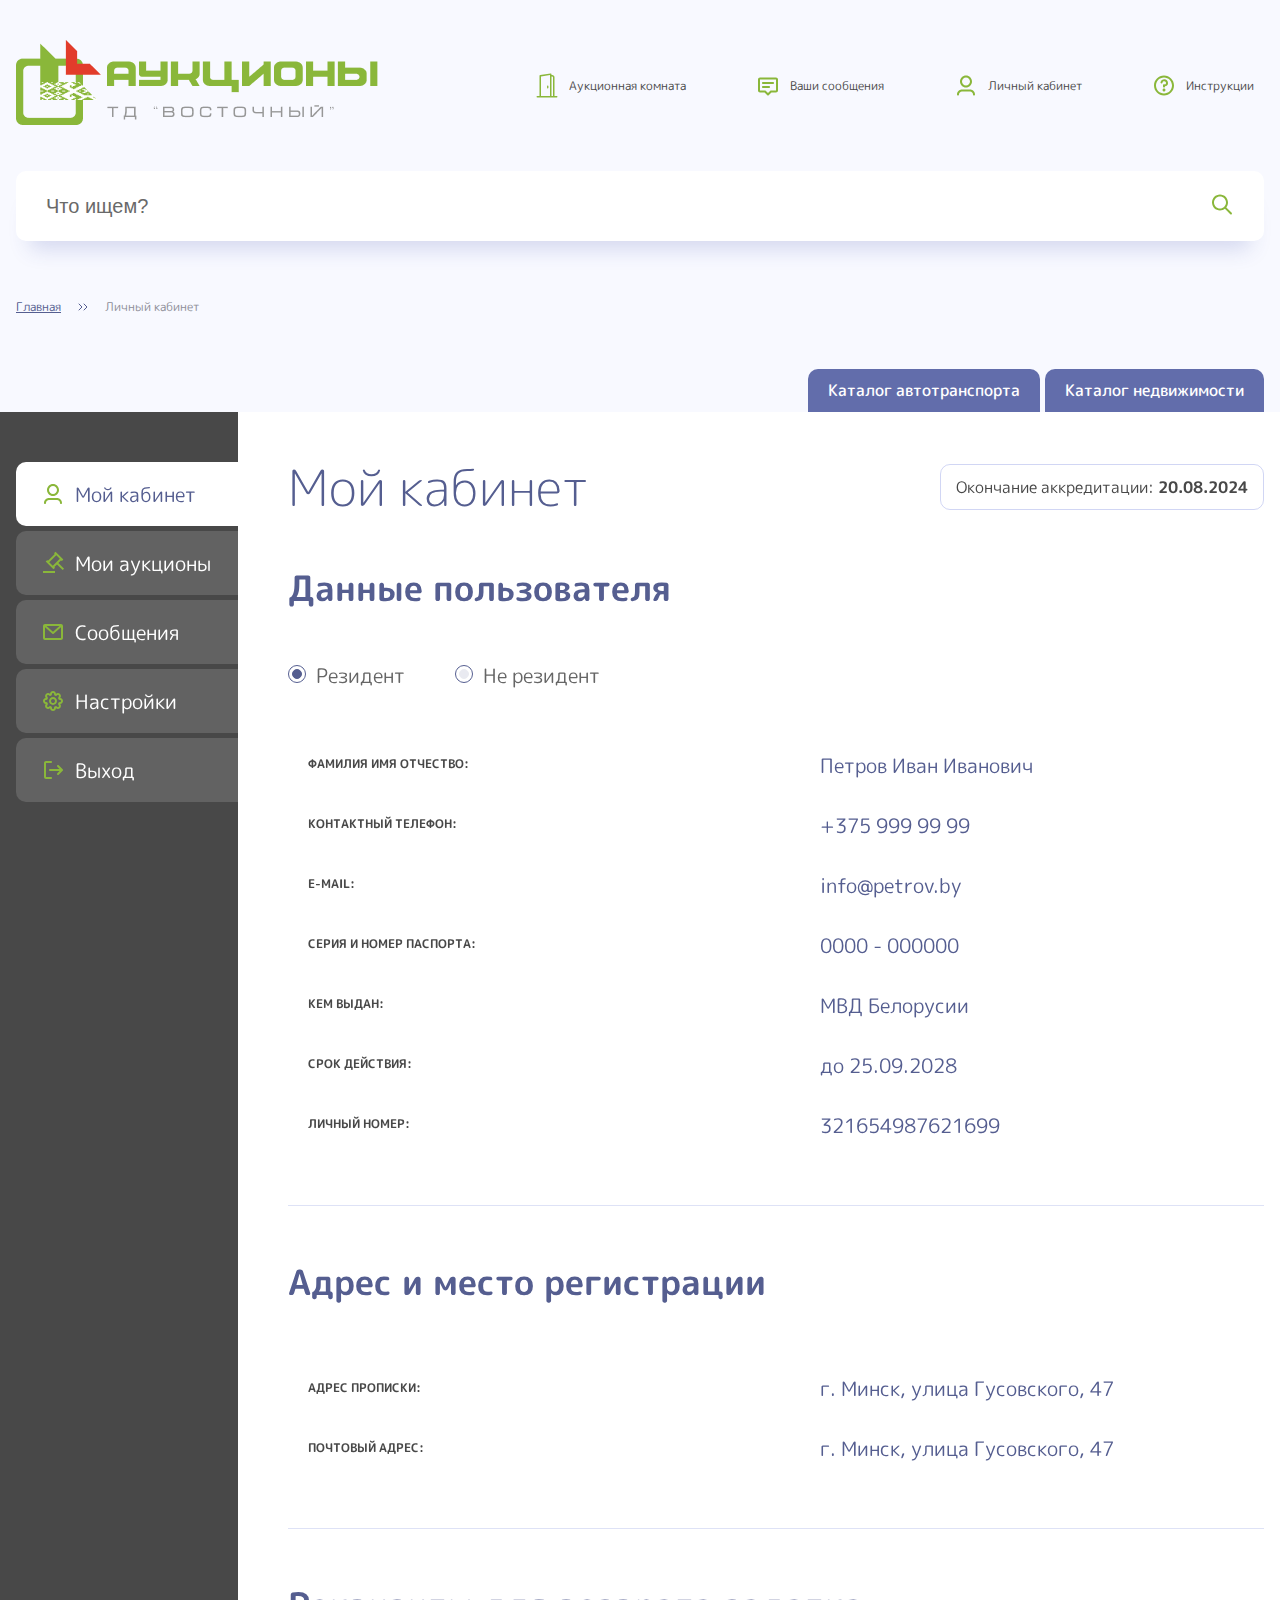
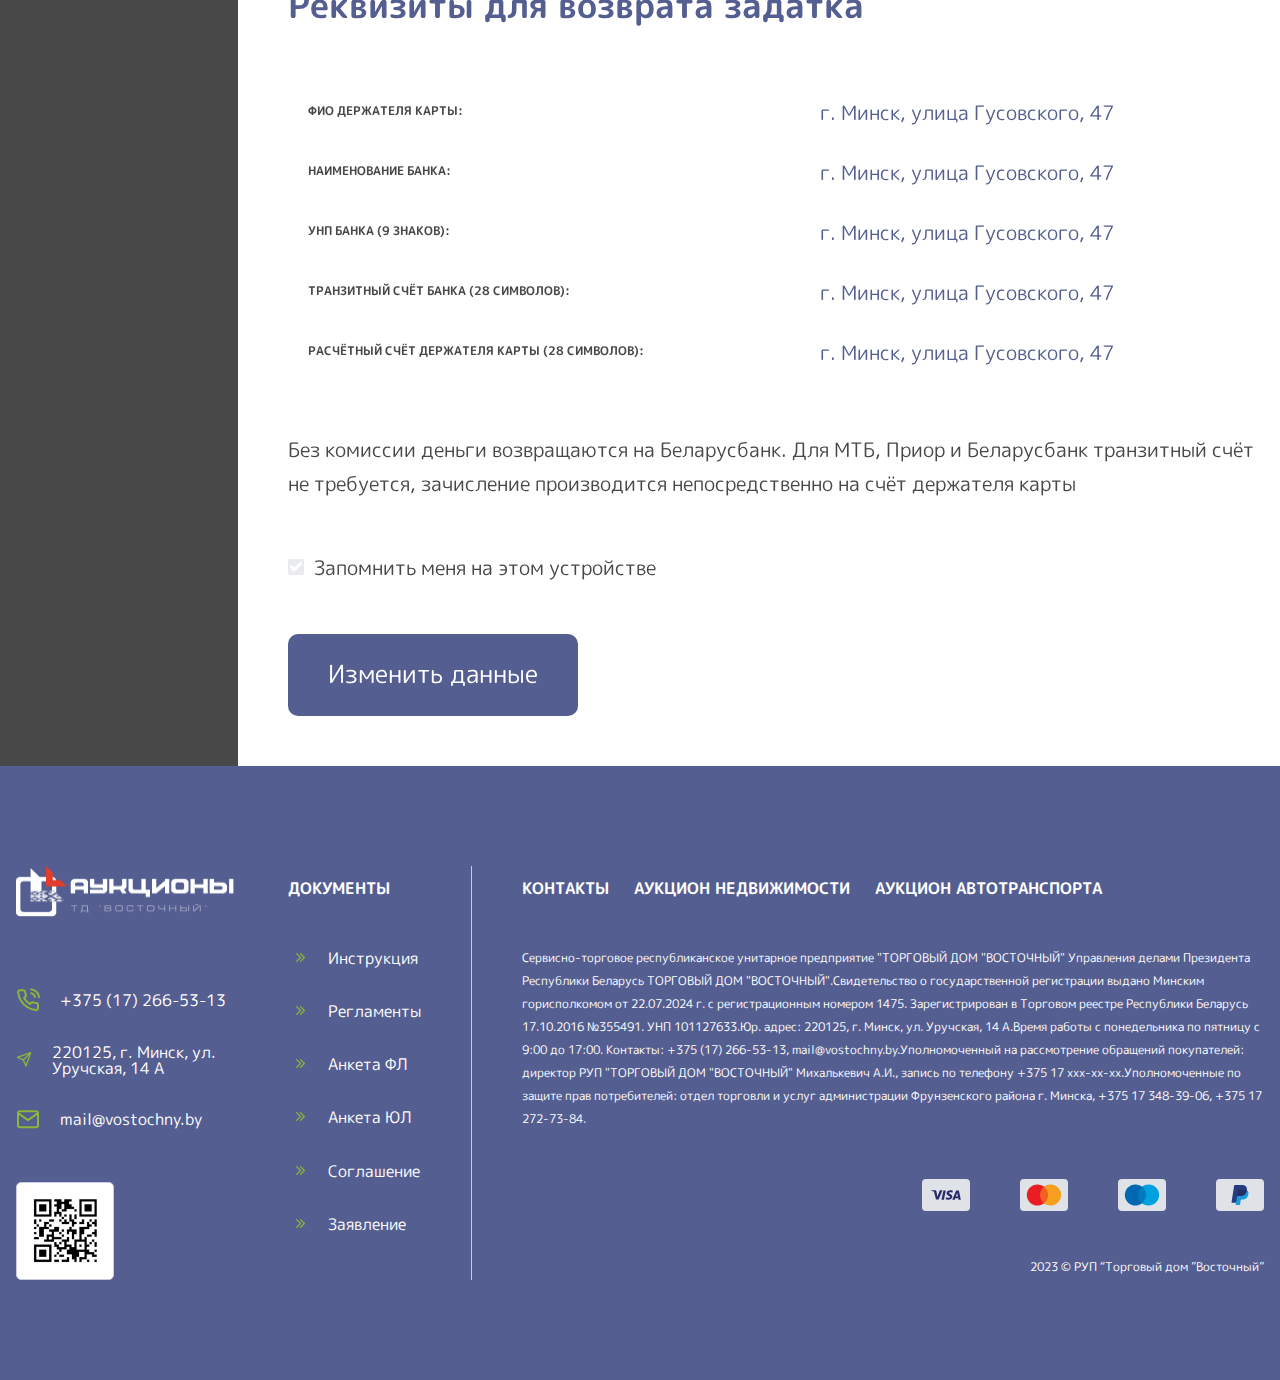
==== src/pages/account/account.html @ a2b987be "end" ====
<!DOCTYPE html>
<html lang="en">
<head>
    <meta charset="UTF-8">
    <meta name="viewport" content="width=device-width, initial-scale=1.0">
    <link rel="stylesheet" href="../../assets/styles/style.css">
    <title>Личный кабинет</title>
</head>
<body>
<div class="overlay"></div>
<div class="login-modal">
    <div class="close-row">
                <span class="close-modal">
                    <svg xmlns="http://www.w3.org/2000/svg" width="14" height="14" viewBox="0 0 14 14" fill="none">
                      <path d="M0.292893 0.292893C0.683417 -0.0976311 1.31658 -0.0976311 1.70711 0.292893L7 5.58579L12.2929 0.292893C12.6834 -0.0976311 13.3166 -0.0976311 13.7071 0.292893C14.0976 0.683417 14.0976 1.31658 13.7071 1.70711L8.41421 7L13.7071 12.2929C14.0976 12.6834 14.0976 13.3166 13.7071 13.7071C13.3166 14.0976 12.6834 14.0976 12.2929 13.7071L7 8.41421L1.70711 13.7071C1.31658 14.0976 0.683417 14.0976 0.292893 13.7071C-0.0976311 13.3166 -0.0976311 12.6834 0.292893 12.2929L5.58579 7L0.292893 1.70711C-0.0976311 1.31658 -0.0976311 0.683417 0.292893 0.292893Z" fill="white"/>
                    </svg>
                </span>
    </div>
    <div class="modal-body">
        <form >
            <p class="form-title">Авторизация</p>
            <div class="input-wrapper">
                <span>Ваш телефон:</span>
                <input type="tel" placeholder="+375-___-__-__" name="login-name">
            </div>
            <div class="input-wrapper">
                <span>Пароль:</span>
                <input type="password" placeholder="********" name="login-password">
            </div>
            <label class="custom-checkbox">
                <input class="hidden-checkbox" type="checkbox" checked>
                <span class="checkbox">
                            <svg class="checkmark" xmlns="http://www.w3.org/2000/svg" width="10" height="10" viewBox="0 0 24 24"><path fill="#ffffff" d="M20.285 2l-11.285 11.567-5.286-5.011-3.714 3.716 9 8.728 15-15.285z"/></svg>
                        </span>
                <span>Запомнить меня на этом устройстве</span>
            </label>
            <button type="submit">
                <svg xmlns="http://www.w3.org/2000/svg" width="24" height="24" viewBox="0 0 24 24" fill="none">
                    <path fill-rule="evenodd" clip-rule="evenodd" d="M7 16H17C19.7614 16 22 18.2386 22 21C22 21.5523 21.5523 22 21 22C20.4872 22 20.0645 21.614 20.0067 21.1166L19.9949 20.8237C19.907 19.3072 18.6928 18.093 17.1763 18.0051L17 18H7C5.34315 18 4 19.3431 4 21C4 21.5523 3.55228 22 3 22C2.44772 22 2 21.5523 2 21C2 18.3112 4.12231 16.1182 6.78311 16.0046L7 16H17H7ZM12 2C15.3137 2 18 4.68629 18 8C18 11.3137 15.3137 14 12 14C8.68629 14 6 11.3137 6 8C6 4.68629 8.68629 2 12 2ZM12 4C9.79086 4 8 5.79086 8 8C8 10.2091 9.79086 12 12 12C14.2091 12 16 10.2091 16 8C16 5.79086 14.2091 4 12 4Z" fill="white"/>
                </svg>
                <span>Войти</span>
            </button>
        </form>
        <div class="links-panel">
            <a href="#">Забыл пароль</a>
            <a href="./src/pages/registration/registration.html">
                <svg xmlns="http://www.w3.org/2000/svg" width="25" height="25" viewBox="0 0 25 25" fill="none">
                    <path fill-rule="evenodd" clip-rule="evenodd" d="M7.5 16.5H17.5C20.2614 16.5 22.5 18.7386 22.5 21.5C22.5 22.0523 22.0523 22.5 21.5 22.5C20.9872 22.5 20.5645 22.114 20.5067 21.6166L20.4949 21.3237C20.407 19.8072 19.1928 18.593 17.6763 18.5051L17.5 18.5H7.5C5.84315 18.5 4.5 19.8431 4.5 21.5C4.5 22.0523 4.05228 22.5 3.5 22.5C2.94772 22.5 2.5 22.0523 2.5 21.5C2.5 18.8112 4.62231 16.6182 7.28311 16.5046L7.5 16.5ZM12.5 2.5C12.9062 2.5 13.3078 2.54051 13.7004 2.62029C14.2416 2.73029 14.5912 3.25821 14.4812 3.79943C14.3712 4.34065 13.8432 4.69022 13.302 4.58022C13.0404 4.52705 12.7722 4.5 12.5 4.5C10.2909 4.5 8.5 6.29086 8.5 8.5C8.5 10.7091 10.2909 12.5 12.5 12.5C13.7748 12.5 14.9482 11.9008 15.7001 10.9004C16.0319 10.4589 16.6588 10.37 17.1003 10.7018C17.5418 11.0336 17.6307 11.6605 17.2989 12.102C16.1731 13.5999 14.4104 14.5 12.5 14.5C9.18629 14.5 6.5 11.8137 6.5 8.5C6.5 5.18629 9.18629 2.5 12.5 2.5ZM19.5 2.5C20.0523 2.5 20.5 2.94772 20.5 3.5V4.5H21.5C22.0523 4.5 22.5 4.94772 22.5 5.5C22.5 6.05228 22.0523 6.5 21.5 6.5H20.5V7.5C20.5 8.05228 20.0523 8.5 19.5 8.5C18.9477 8.5 18.5 8.05228 18.5 7.5V6.5H17.5C16.9477 6.5 16.5 6.05228 16.5 5.5C16.5 4.94772 16.9477 4.5 17.5 4.5H18.5V3.5C18.5 2.94772 18.9477 2.5 19.5 2.5Z" fill="#E23C2B"/>
                </svg>
                <span>Регистрация</span>
            </a>
        </div>
    </div>
</div>
<div class="exit-modal ">
    <div class="close-row">
                <span class="close-modal">
                    <svg xmlns="http://www.w3.org/2000/svg" width="14" height="14" viewBox="0 0 14 14" fill="none">
                      <path d="M0.292893 0.292893C0.683417 -0.0976311 1.31658 -0.0976311 1.70711 0.292893L7 5.58579L12.2929 0.292893C12.6834 -0.0976311 13.3166 -0.0976311 13.7071 0.292893C14.0976 0.683417 14.0976 1.31658 13.7071 1.70711L8.41421 7L13.7071 12.2929C14.0976 12.6834 14.0976 13.3166 13.7071 13.7071C13.3166 14.0976 12.6834 14.0976 12.2929 13.7071L7 8.41421L1.70711 13.7071C1.31658 14.0976 0.683417 14.0976 0.292893 13.7071C-0.0976311 13.3166 -0.0976311 12.6834 0.292893 12.2929L5.58579 7L0.292893 1.70711C-0.0976311 1.31658 -0.0976311 0.683417 0.292893 0.292893Z" fill="white"/>
                    </svg>
                </span>
    </div>
    <div class="modal-body">
        <p>Вы действительно хотите завершить работу в системе?</p>
        <div class="confirm-btns">
            <button class="close-modal">Да</button>
            <button class="close-modal">Нет</button>
        </div>
    </div>
</div>
<header class="header">
    <div class="content">
        <a href="/" class="logo">
            <img src="../../assets/images/logo.png" alt="logo" width="369" height="85">
        </a>
        <nav class="header-navigation">
            <ul>
                <li>
                    <a href="#">
                        <svg xmlns="http://www.w3.org/2000/svg" width="24" height="25" viewBox="0 0 24 25" fill="none">
                            <path d="M12.75 15.5C12.3358 15.5 12 14.8284 12 14C12 13.1716 12.3358 12.5 12.75 12.5C13.1642 12.5 13.5 13.1716 13.5 14C13.5 14.8284 13.1642 15.5 12.75 15.5Z" fill="#8AB73A"/>
                            <path d="M16.2414 0.683414C16.4057 0.825867 16.5 1.03259 16.5 1.25V2.00001H17.25C18.4926 2.00001 19.5 3.00736 19.5 4.25001V23H21.75C22.1642 23 22.5 23.3358 22.5 23.75C22.5 24.1642 22.1642 24.5 21.75 24.5H2.25C1.83579 24.5 1.5 24.1642 1.5 23.75C1.5 23.3358 1.83579 23 2.25 23H4.5V2.75C4.5 2.37677 4.77445 2.06033 5.14393 2.00754L15.6439 0.507543C15.8592 0.476795 16.0772 0.540961 16.2414 0.683414ZM17.25 3.50001H16.5V23H18V4.25001C18 3.83579 17.6642 3.50001 17.25 3.50001ZM6 3.40048V23H15V2.11476L6 3.40048Z" fill="#8AB73A"/>
                        </svg>
                        <span>Аукционная комната</span>
                    </a>
                </li>
                <li>
                    <a href="#">
                        <svg xmlns="http://www.w3.org/2000/svg" width="24" height="25" viewBox="0 0 24 25" fill="none">
                            <path d="M2 6.5C2 5.39543 2.89543 4.5 4 4.5H20C21.1046 4.5 22 5.39543 22 6.5V17.5C22 18.6046 21.1046 19.5 20 19.5H15.4142L12.7071 22.2071C12.3166 22.5976 11.6834 22.5976 11.2929 22.2071L8.58579 19.5H4C2.89543 19.5 2 18.6046 2 17.5V6.5ZM20 6.5H4V17.5H9C9.26522 17.5 9.51957 17.6054 9.70711 17.7929L12 20.0858L14.2929 17.7929C14.4804 17.6054 14.7348 17.5 15 17.5H20V6.5ZM6 10C6 9.44772 6.44772 9 7 9H17C17.5523 9 18 9.44772 18 10C18 10.5523 17.5523 11 17 11H7C6.44772 11 6 10.5523 6 10ZM6 14C6 13.4477 6.44772 13 7 13H13C13.5523 13 14 13.4477 14 14C14 14.5523 13.5523 15 13 15H7C6.44772 15 6 14.5523 6 14Z" fill="#8AB73A"/>
                        </svg>
                        <span>Ваши сообщения</span>
                    </a>
                </li>
                <li>
                    <a href="#" class="show-login-modal">
                        <svg xmlns="http://www.w3.org/2000/svg" width="24" height="25" viewBox="0 0 24 25" fill="none">
                            <path d="M12 4.5C9.79086 4.5 8 6.29086 8 8.5C8 10.7091 9.79086 12.5 12 12.5C14.2091 12.5 16 10.7091 16 8.5C16 6.29086 14.2091 4.5 12 4.5ZM6 8.5C6 5.18629 8.68629 2.5 12 2.5C15.3137 2.5 18 5.18629 18 8.5C18 11.8137 15.3137 14.5 12 14.5C8.68629 14.5 6 11.8137 6 8.5ZM8 18.5C6.34315 18.5 5 19.8431 5 21.5C5 22.0523 4.55228 22.5 4 22.5C3.44772 22.5 3 22.0523 3 21.5C3 18.7386 5.23858 16.5 8 16.5H16C18.7614 16.5 21 18.7386 21 21.5C21 22.0523 20.5523 22.5 20 22.5C19.4477 22.5 19 22.0523 19 21.5C19 19.8431 17.6569 18.5 16 18.5H8Z" fill="#8AB73A"/>
                        </svg>
                        <span>Личный кабинет</span>
                    </a>
                </li>
                <li>
                    <a href="#">
                        <svg xmlns="http://www.w3.org/2000/svg" width="24" height="25" viewBox="0 0 24 25" fill="none">
                            <path d="M12 4.5C7.58172 4.5 4 8.08172 4 12.5C4 16.9183 7.58172 20.5 12 20.5C16.4183 20.5 20 16.9183 20 12.5C20 8.08172 16.4183 4.5 12 4.5ZM2 12.5C2 6.97715 6.47715 2.5 12 2.5C17.5228 2.5 22 6.97715 22 12.5C22 18.0228 17.5228 22.5 12 22.5C6.47715 22.5 2 18.0228 2 12.5Z" fill="#8AB73A"/>
                            <path d="M12 14.5C11.4477 14.5 11 14.0523 11 13.5V12.5C11 11.9477 11.4477 11.5 12 11.5C12.5523 11.5 13 11.9477 13 12.5V13.5C13 14.0523 12.5523 14.5 12 14.5Z" fill="#8AB73A"/>
                            <path d="M10.5 17C10.5 16.1716 11.1716 15.5 12 15.5C12.8284 15.5 13.5 16.1716 13.5 17C13.5 17.8284 12.8284 18.5 12 18.5C11.1716 18.5 10.5 17.8284 10.5 17Z" fill="#8AB73A"/>
                            <path d="M12.3899 8.31137C11.4329 8.2658 10.6304 8.8004 10.4864 9.6644C10.3956 10.2092 9.88037 10.5772 9.3356 10.4864C8.79083 10.3956 8.42281 9.88037 8.51361 9.3356C8.86961 7.19961 10.8171 6.23421 12.4851 6.31363C13.3395 6.35432 14.2176 6.66099 14.8937 7.29278C15.5866 7.94027 16 8.86777 16 10C16 11.2913 15.4919 12.2489 14.6172 12.8321C13.8141 13.3675 12.8295 13.5 12 13.5C11.4477 13.5 11 13.0523 11 12.5C11 11.9477 11.4477 11.5 12 11.5C12.6705 11.5 13.1859 11.3825 13.5078 11.168C13.7581 11.0011 14 10.7087 14 10C14 9.38224 13.7884 8.99723 13.5282 8.7541C13.2512 8.49526 12.848 8.33318 12.3899 8.31137Z" fill="#8AB73A"/>
                        </svg>
                        <span>Инструкции</span>
                    </a>
                </li>
            </ul>
        </nav>
        <div class="burger-btn">
            <label class="menu__btn">
                <span></span>
            </label>
        </div>
        <div class="burger-menu">
            <ul>
                <li>
                    <a href="#">
                        <svg xmlns="http://www.w3.org/2000/svg" width="24" height="25" viewBox="0 0 24 25" fill="none">
                            <path d="M12.75 15.5C12.3358 15.5 12 14.8284 12 14C12 13.1716 12.3358 12.5 12.75 12.5C13.1642 12.5 13.5 13.1716 13.5 14C13.5 14.8284 13.1642 15.5 12.75 15.5Z" fill="#8AB73A"/>
                            <path d="M16.2414 0.683414C16.4057 0.825867 16.5 1.03259 16.5 1.25V2.00001H17.25C18.4926 2.00001 19.5 3.00736 19.5 4.25001V23H21.75C22.1642 23 22.5 23.3358 22.5 23.75C22.5 24.1642 22.1642 24.5 21.75 24.5H2.25C1.83579 24.5 1.5 24.1642 1.5 23.75C1.5 23.3358 1.83579 23 2.25 23H4.5V2.75C4.5 2.37677 4.77445 2.06033 5.14393 2.00754L15.6439 0.507543C15.8592 0.476795 16.0772 0.540961 16.2414 0.683414ZM17.25 3.50001H16.5V23H18V4.25001C18 3.83579 17.6642 3.50001 17.25 3.50001ZM6 3.40048V23H15V2.11476L6 3.40048Z" fill="#8AB73A"/>
                        </svg>
                        <span>Аукционная комната</span>
                    </a>
                </li>
                <li>
                    <a href="#">
                        <svg xmlns="http://www.w3.org/2000/svg" width="24" height="25" viewBox="0 0 24 25" fill="none">
                            <path d="M2 6.5C2 5.39543 2.89543 4.5 4 4.5H20C21.1046 4.5 22 5.39543 22 6.5V17.5C22 18.6046 21.1046 19.5 20 19.5H15.4142L12.7071 22.2071C12.3166 22.5976 11.6834 22.5976 11.2929 22.2071L8.58579 19.5H4C2.89543 19.5 2 18.6046 2 17.5V6.5ZM20 6.5H4V17.5H9C9.26522 17.5 9.51957 17.6054 9.70711 17.7929L12 20.0858L14.2929 17.7929C14.4804 17.6054 14.7348 17.5 15 17.5H20V6.5ZM6 10C6 9.44772 6.44772 9 7 9H17C17.5523 9 18 9.44772 18 10C18 10.5523 17.5523 11 17 11H7C6.44772 11 6 10.5523 6 10ZM6 14C6 13.4477 6.44772 13 7 13H13C13.5523 13 14 13.4477 14 14C14 14.5523 13.5523 15 13 15H7C6.44772 15 6 14.5523 6 14Z" fill="#8AB73A"/>
                        </svg>
                        <span>Ваши сообщения</span>
                    </a>
                </li>
                <li>
                    <a href="#">
                        <svg xmlns="http://www.w3.org/2000/svg" width="24" height="25" viewBox="0 0 24 25" fill="none">
                            <path d="M12 4.5C9.79086 4.5 8 6.29086 8 8.5C8 10.7091 9.79086 12.5 12 12.5C14.2091 12.5 16 10.7091 16 8.5C16 6.29086 14.2091 4.5 12 4.5ZM6 8.5C6 5.18629 8.68629 2.5 12 2.5C15.3137 2.5 18 5.18629 18 8.5C18 11.8137 15.3137 14.5 12 14.5C8.68629 14.5 6 11.8137 6 8.5ZM8 18.5C6.34315 18.5 5 19.8431 5 21.5C5 22.0523 4.55228 22.5 4 22.5C3.44772 22.5 3 22.0523 3 21.5C3 18.7386 5.23858 16.5 8 16.5H16C18.7614 16.5 21 18.7386 21 21.5C21 22.0523 20.5523 22.5 20 22.5C19.4477 22.5 19 22.0523 19 21.5C19 19.8431 17.6569 18.5 16 18.5H8Z" fill="#8AB73A"/>
                        </svg>
                        <span>Личный кабинет</span>
                    </a>
                </li>
                <li>
                    <a href="#">
                        <svg xmlns="http://www.w3.org/2000/svg" width="24" height="25" viewBox="0 0 24 25" fill="none">
                            <path d="M12 4.5C7.58172 4.5 4 8.08172 4 12.5C4 16.9183 7.58172 20.5 12 20.5C16.4183 20.5 20 16.9183 20 12.5C20 8.08172 16.4183 4.5 12 4.5ZM2 12.5C2 6.97715 6.47715 2.5 12 2.5C17.5228 2.5 22 6.97715 22 12.5C22 18.0228 17.5228 22.5 12 22.5C6.47715 22.5 2 18.0228 2 12.5Z" fill="#8AB73A"/>
                            <path d="M12 14.5C11.4477 14.5 11 14.0523 11 13.5V12.5C11 11.9477 11.4477 11.5 12 11.5C12.5523 11.5 13 11.9477 13 12.5V13.5C13 14.0523 12.5523 14.5 12 14.5Z" fill="#8AB73A"/>
                            <path d="M10.5 17C10.5 16.1716 11.1716 15.5 12 15.5C12.8284 15.5 13.5 16.1716 13.5 17C13.5 17.8284 12.8284 18.5 12 18.5C11.1716 18.5 10.5 17.8284 10.5 17Z" fill="#8AB73A"/>
                            <path d="M12.3899 8.31137C11.4329 8.2658 10.6304 8.8004 10.4864 9.6644C10.3956 10.2092 9.88037 10.5772 9.3356 10.4864C8.79083 10.3956 8.42281 9.88037 8.51361 9.3356C8.86961 7.19961 10.8171 6.23421 12.4851 6.31363C13.3395 6.35432 14.2176 6.66099 14.8937 7.29278C15.5866 7.94027 16 8.86777 16 10C16 11.2913 15.4919 12.2489 14.6172 12.8321C13.8141 13.3675 12.8295 13.5 12 13.5C11.4477 13.5 11 13.0523 11 12.5C11 11.9477 11.4477 11.5 12 11.5C12.6705 11.5 13.1859 11.3825 13.5078 11.168C13.7581 11.0011 14 10.7087 14 10C14 9.38224 13.7884 8.99723 13.5282 8.7541C13.2512 8.49526 12.848 8.33318 12.3899 8.31137Z" fill="#8AB73A"/>
                        </svg>
                        <span>Инструкции</span>
                    </a>
                </li>
            </ul>
        </div>
    </div>
</header>
<main>
    <div class="head-row">
        <div class="content">
            <div class="search-wrap">
                <input type="text" placeholder="Что ищем?">
                <button>
                    <svg xmlns="http://www.w3.org/2000/svg" width="24" height="24" viewBox="0 0 24 24" fill="none">
                        <path d="M10 4C6.68629 4 4 6.68629 4 10C4 13.3137 6.68629 16 10 16C13.3137 16 16 13.3137 16 10C16 6.68629 13.3137 4 10 4ZM2 10C2 5.58172 5.58172 2 10 2C14.4183 2 18 5.58172 18 10C18 11.8487 17.3729 13.551 16.3199 14.9056L21.7071 20.2929C22.0976 20.6834 22.0976 21.3166 21.7071 21.7071C21.3166 22.0976 20.6834 22.0976 20.2929 21.7071L14.9056 16.3199C13.551 17.3729 11.8487 18 10 18C5.58172 18 2 14.4183 2 10Z" fill="#8AB73A"/>
                    </svg>
                </button>
            </div>
            <ul class="breadcrumbs">
                <li><a href="/">Главная</a></li>
                <li class="separator">
                    <svg xmlns="http://www.w3.org/2000/svg" width="24" height="24" viewBox="0 0 24 24" fill="none">
                        <path d="M13 15L16 12L13 9" stroke="#555E91" stroke-linecap="round" stroke-linejoin="round"/>
                        <path d="M8 15L11 12L8 9" stroke="#555E91" stroke-linecap="round" stroke-linejoin="round"/>
                    </svg>
                </li>
                <li class="current-page"><span>Личный кабинет</span></li>
            </ul>
            <ul class="links-panel">
                <li > <a href="../catalog/catalog.html">Каталог автотранспорта</a> </li>
                <li > <a href="../catalog/catalog.html">Каталог недвижимости</a> </li>
            </ul>
        </div>
    </div>
    <div class="account-body">
        <div class="content">
            <div class="left-side">
                <div class="account-menu">
                    <ul class="tabs-panel">
                        <li data-num="0" class="active">
                            <svg xmlns="http://www.w3.org/2000/svg" width="24" height="24" viewBox="0 0 24 24" fill="none">
                                <path d="M12 4C9.79086 4 8 5.79086 8 8C8 10.2091 9.79086 12 12 12C14.2091 12 16 10.2091 16 8C16 5.79086 14.2091 4 12 4ZM6 8C6 4.68629 8.68629 2 12 2C15.3137 2 18 4.68629 18 8C18 11.3137 15.3137 14 12 14C8.68629 14 6 11.3137 6 8ZM8 18C6.34315 18 5 19.3431 5 21C5 21.5523 4.55228 22 4 22C3.44772 22 3 21.5523 3 21C3 18.2386 5.23858 16 8 16H16C18.7614 16 21 18.2386 21 21C21 21.5523 20.5523 22 20 22C19.4477 22 19 21.5523 19 21C19 19.3431 17.6569 18 16 18H8Z" fill="#8AB73A"/>
                            </svg>
                            <span>Мой кабинет</span>
                        </li>
                        <li data-num="1">
                            <svg xmlns="http://www.w3.org/2000/svg" width="24" height="24" viewBox="0 0 24 24" fill="none">
                                <g clip-path="url(#clip0_346_2633)">
                                    <path d="M14 20V22H2V20H14ZM14.586 0.686005L22.364 8.464L20.95 9.88L19.89 9.526L17.413 12L23.07 17.657L21.656 19.071L16 13.414L13.596 15.818L13.879 16.95L12.464 18.364L4.686 10.586L6.101 9.172L7.231 9.45401L13.525 3.161L13.172 2.101L14.586 0.686005ZM15.293 4.222L8.222 11.292L11.757 14.828L18.828 7.758L15.293 4.222Z" fill="#8AB73A"/>
                                </g>
                                <defs>
                                    <clipPath id="clip0_346_2633">
                                        <rect width="24" height="24" fill="white"/>
                                    </clipPath>
                                </defs>
                            </svg>
                            <span>Мои аукционы</span>
                        </li>
                        <li data-num="2">
                            <svg xmlns="http://www.w3.org/2000/svg" width="24" height="24" viewBox="0 0 24 24" fill="none">
                                <path d="M2 6C2 4.89543 2.89543 4 4 4H20C21.1046 4 22 4.89543 22 6V18C22 19.1046 21.1046 20 20 20H4C2.89543 20 2 19.1046 2 18V6ZM5.51859 6L12 11.6712L18.4814 6H5.51859ZM20 7.32877L12.6585 13.7526C12.2815 14.0825 11.7185 14.0825 11.3415 13.7526L4 7.32877V18H20V7.32877Z" fill="#8AB73A"/>
                            </svg>
                            <span>Сообщения</span>
                        </li>
                        <li data-num="3">
                            <svg xmlns="http://www.w3.org/2000/svg" width="24" height="24" viewBox="0 0 24 24" fill="none">
                                <path d="M12 4C11.4477 4 11 4.44772 11 5C11 6.69226 8.95399 7.53974 7.75738 6.34314C7.36686 5.95261 6.73369 5.95261 6.34317 6.34314C5.95265 6.73366 5.95265 7.36683 6.34317 7.75735C7.53982 8.954 6.69223 11 5 11C4.44772 11 4 11.4477 4 12C4 12.5523 4.44772 13 5 13C6.69236 13 7.53964 15.0461 6.34311 16.2426C5.95258 16.6332 5.95258 17.2663 6.34311 17.6569C6.73363 18.0474 7.3668 18.0474 7.75732 17.6569C8.9539 16.4603 11 17.3077 11 19C11 19.5523 11.4477 20 12 20C12.5523 20 13 19.5523 13 19C13 17.3077 15.046 16.4602 16.2427 17.6568C16.6332 18.0474 17.2664 18.0474 17.6569 17.6568C18.0474 17.2663 18.0474 16.6332 17.6569 16.2426C16.4603 15.0461 17.3077 13 19 13C19.5523 13 20 12.5523 20 12C20 11.4477 19.5523 11 19 11C17.3078 11 16.4601 8.95405 17.6568 7.75737C18.0473 7.36684 18.0473 6.73368 17.6568 6.34315C17.2663 5.95263 16.6331 5.95263 16.2426 6.34315C15.046 7.53979 13 6.69219 13 5C13 4.44772 12.5523 4 12 4ZM9.00816 4.77703C9.12224 3.2243 10.4181 2 12 2C13.5819 2 14.8778 3.2243 14.9918 4.77703C16.1704 3.75977 17.9525 3.8104 19.071 4.92894C20.1896 6.04748 20.2402 7.82955 19.2229 9.00816C20.7757 9.12221 22 10.4181 22 12C22 13.5819 20.7757 14.8778 19.223 14.9918C20.2403 16.1704 20.1896 17.9525 19.0711 19.0711C17.9525 20.1896 16.1705 20.2402 14.9918 19.2229C14.8778 20.7757 13.5819 22 12 22C10.4181 22 9.12221 20.7757 9.00816 19.2229C7.82955 20.2402 6.04745 20.1896 4.92889 19.0711C3.81034 17.9525 3.75972 16.1704 4.77702 14.9918C3.2243 14.8778 2 13.5819 2 12C2 10.4181 3.22433 9.12221 4.77709 9.00816C3.75978 7.82955 3.81041 6.04747 4.92896 4.92892C6.0475 3.81038 7.82955 3.75975 9.00816 4.77703Z" fill="#8AB73A"/>
                                <path d="M12 10C11.4696 10 10.9609 10.2107 10.5858 10.5858C10.2107 10.9609 10 11.4696 10 12C10 12.5304 10.2107 13.0391 10.5858 13.4142C10.9609 13.7893 11.4696 14 12 14C12.5304 14 13.0391 13.7893 13.4142 13.4142C13.7893 13.0391 14 12.5304 14 12C14 11.4696 13.7893 10.9609 13.4142 10.5858C13.0391 10.2107 12.5304 10 12 10ZM9.17157 9.17157C9.92172 8.42143 10.9391 8 12 8C13.0609 8 14.0783 8.42143 14.8284 9.17157C15.5786 9.92172 16 10.9391 16 12C16 13.0609 15.5786 14.0783 14.8284 14.8284C14.0783 15.5786 13.0609 16 12 16C10.9391 16 9.92172 15.5786 9.17157 14.8284C8.42143 14.0783 8 13.0609 8 12C8 10.9391 8.42143 9.92172 9.17157 9.17157Z" fill="#8AB73A"/>
                            </svg>
                            <span>Настройки</span>
                        </li>
                    </ul>
                    <a href="#" class="show-exit-modal">
                        <svg xmlns="http://www.w3.org/2000/svg" width="24" height="24" viewBox="0 0 24 24" fill="none">
                            <path fill-rule="evenodd" clip-rule="evenodd" d="M11 20C11 19.4477 10.5523 19 10 19H5V5H10C10.5523 5 11 4.55228 11 4C11 3.44771 10.5523 3 10 3H5C3.89543 3 3 3.89543 3 5V19C3 20.1046 3.89543 21 5 21H10C10.5523 21 11 20.5523 11 20Z" fill="#8AB73A"/>
                            <path d="M21.7136 12.7005C21.8063 12.6062 21.8764 12.498 21.9241 12.3828C21.9727 12.2657 21.9996 12.1375 22 12.003L22 12L22 11.997C21.9992 11.7421 21.9016 11.4874 21.7071 11.2929L17.7071 7.29289C17.3166 6.90237 16.6834 6.90237 16.2929 7.29289C15.9024 7.68342 15.9024 8.31658 16.2929 8.70711L18.5858 11H9C8.44771 11 8 11.4477 8 12C8 12.5523 8.44771 13 9 13H18.5858L16.2929 15.2929C15.9024 15.6834 15.9024 16.3166 16.2929 16.7071C16.6834 17.0976 17.3166 17.0976 17.7071 16.7071L21.7064 12.7078L21.7136 12.7005Z" fill="#8AB73A"/>
                        </svg>
                        <span>Выход</span>
                    </a>
                </div>
            </div>
            <div class="right-side">
                <div class="tab-container">
                    <div data-num="0" class="tab-content active">
                        <div class="tab-inner">
                            <div class="title-row">
                                <h1>Личный кабинет</h1>
                                <h2>Мой кабинет</h2>
                                <div>
                                    <p>Окончание аккредитации: <span>20.08.2024</span> </p>
                                </div>
                            </div>
                            <p class="cab-subtitle">Данные пользователя</p>
                            <div class="radio-inner">
                                <fieldset>
                                    <div>
                                        <input type="radio" id="resident1" name="radio-group2" checked>
                                        <label for="resident1">Резидент</label>
                                    </div>
                                    <div>
                                        <input type="radio" id="resident2" name="radio-group2">
                                        <label for="resident2">Не резидент</label>
                                    </div>
                                </fieldset>
                            </div>
                            <ul class="user-data">
                                <li>
                                    <span>Фамилия Имя Отчество:</span>
                                    <span>Петров Иван Иванович</span>
                                </li>
                                <li>
                                    <span>Контактный телефон:</span>
                                    <span>+375 999 99 99</span>
                                </li>
                                <li>
                                    <span>E-mail:</span>
                                    <span>info@petrov.by</span>
                                </li>
                                <li>
                                    <span>Серия и номер паспорта:</span>
                                    <span>0000 - 000000</span>
                                </li>
                                <li>
                                    <span>Кем выдан:</span>
                                    <span>МВД Белорусии</span>
                                </li>
                                <li>
                                    <span>Срок действия:</span>
                                    <span>до 25.09.2028</span>
                                </li>
                                <li>
                                    <span>Личный номер:</span>
                                    <span>321654987621699</span>
                                </li>
                            </ul>
                            <div class="separator"></div>
                            <p class="cab-subtitle">Адрес и место регистрации</p>
                            <ul class="user-data">
                                <li>
                                    <span>Адрес прописки:</span>
                                    <span>г. Минск, улица Гусовского, 47</span>
                                </li>
                                <li>
                                    <span>Почтовый адрес:</span>
                                    <span>г. Минск, улица Гусовского, 47</span>
                                </li>

                            </ul>
                            <div class="separator"></div>
                            <p class="cab-subtitle">Реквизиты для возврата задатка</p>
                            <ul class="user-data">
                                <li>
                                    <span>ФИО держателя карты:</span>
                                    <span>г. Минск, улица Гусовского, 47</span>
                                </li>
                                <li>
                                    <span>Наименование банка:</span>
                                    <span>г. Минск, улица Гусовского, 47</span>
                                </li>
                                <li>
                                    <span>УНП банка (9 знаков):</span>
                                    <span>г. Минск, улица Гусовского, 47</span>
                                </li>
                                <li>
                                    <span>Транзитный счёт банка (28 символов):</span>
                                    <span>г. Минск, улица Гусовского, 47</span>
                                </li>
                                <li>
                                    <span>Расчётный счёт держателя карты (28 символов):</span>
                                    <span>г. Минск, улица Гусовского, 47</span>
                                </li>

                            </ul>
                            <p class="cab-description">Без комиссии деньги возвращаются на Беларусбанк. Для МТБ, Приор и Беларусбанк транзитный счёт не требуется, зачисление производится непосредственно на счёт держателя карты</p>
                            <label class="custom-checkbox">
                                <input class="hidden-checkbox" type="checkbox" >
                                <span class="checkbox">
                                    <svg class="checkmark" xmlns="http://www.w3.org/2000/svg" width="10" height="10" viewBox="0 0 24 24"><path fill="#ffffff" d="M20.285 2l-11.285 11.567-5.286-5.011-3.714 3.716 9 8.728 15-15.285z"/></svg>
                                </span>
                                <span>Запомнить меня на этом устройстве</span>
                            </label>
                            <a class="change-data" href="#">Изменить данные</a>

                        </div>

                    </div>
                    <div data-num="1" class="tab-content">
                        2
                    </div>
                    <div data-num="2" class="tab-content">
                        3
                    </div>
                    <div data-num="3" class="tab-content">
                        4
                    </div>
                </div>
            </div>

        </div>
    </div>

</main>
<footer class="footer">
    <div class="content">
        <div class="footer-column">
            <a href="/" class="footer-logo">
                <img src="../../assets/images/footer-logo.png" alt="logo" width="222" height="51">
            </a>
            <ul class="contacts">
                <li>
                    <svg xmlns="http://www.w3.org/2000/svg" width="24" height="25" viewBox="0 0 24 25" fill="none">
                        <g clip-path="url(#clip0_76_1329)">
                            <path d="M15.0499 5.13818C16.0267 5.32875 16.9243 5.80644 17.628 6.51012C18.3317 7.2138 18.8094 8.11145 18.9999 9.08818M15.0499 1.13818C17.0792 1.36362 18.9715 2.27236 20.4162 3.71519C21.8608 5.15802 22.7719 7.04919 22.9999 9.07818M21.9999 17.0582V20.0582C22.0011 20.3367 21.944 20.6124 21.8324 20.8675C21.7209 21.1227 21.5572 21.3518 21.352 21.54C21.1468 21.7283 20.9045 21.8717 20.6407 21.9609C20.3769 22.0501 20.0973 22.0833 19.8199 22.0582C16.7428 21.7238 13.7869 20.6723 11.1899 18.9882C8.77376 17.4528 6.72527 15.4044 5.18993 12.9882C3.49991 10.3794 2.44818 7.40918 2.11993 4.31818C2.09494 4.04165 2.12781 3.76294 2.21643 3.49981C2.30506 3.23667 2.4475 2.99487 2.6347 2.7898C2.82189 2.58474 3.04974 2.42089 3.30372 2.30871C3.55771 2.19652 3.83227 2.13845 4.10993 2.13818H7.10993C7.59524 2.13341 8.06572 2.30526 8.43369 2.62172C8.80166 2.93817 9.04201 3.37763 9.10993 3.85818C9.23656 4.81825 9.47138 5.76091 9.80993 6.66818C9.94448 7.02611 9.9736 7.4151 9.89384 7.78906C9.81408 8.16303 9.6288 8.50629 9.35993 8.77818L8.08993 10.0482C9.51349 12.5517 11.5864 14.6246 14.0899 16.0482L15.3599 14.7782C15.6318 14.5093 15.9751 14.324 16.3491 14.2443C16.723 14.1645 17.112 14.1936 17.4699 14.3282C18.3772 14.6667 19.3199 14.9016 20.2799 15.0282C20.7657 15.0967 21.2093 15.3414 21.5265 15.7157C21.8436 16.09 22.0121 16.5678 21.9999 17.0582Z" stroke="#8AB73A" stroke-width="2" stroke-linecap="round" stroke-linejoin="round"/>
                        </g>
                        <defs>
                            <clipPath id="clip0_76_1329">
                                <rect width="24" height="24" fill="white" transform="translate(0 0.138184)"/>
                            </clipPath>
                        </defs>
                    </svg>
                    <a href="tel:+375172665313">+375 (17) 266-53-13</a>
                </li>
                <li>
                    <svg xmlns="http://www.w3.org/2000/svg" width="24" height="25" viewBox="0 0 24 25" fill="none">
                        <path d="M22 2.13818L11 13.1382" stroke="#8AB73A" stroke-width="2" stroke-linecap="round" stroke-linejoin="round"/>
                        <path d="M22 2.13818L15 22.1382L11 13.1382L2 9.13818L22 2.13818Z" stroke="#8AB73A" stroke-width="2" stroke-linecap="round" stroke-linejoin="round"/>
                    </svg>
                    <span>220125, г. Минск, ул. Уручская, 14 А</span>
                </li>
                <li>
                    <svg xmlns="http://www.w3.org/2000/svg" width="24" height="25" viewBox="0 0 24 25" fill="none">
                        <path d="M4 4.13818H20C21.1 4.13818 22 5.03818 22 6.13818V18.1382C22 19.2382 21.1 20.1382 20 20.1382H4C2.9 20.1382 2 19.2382 2 18.1382V6.13818C2 5.03818 2.9 4.13818 4 4.13818Z" stroke="#8AB73A" stroke-width="2" stroke-linecap="round" stroke-linejoin="round"/>
                        <path d="M22 6.13818L12 13.1382L2 6.13818" stroke="#8AB73A" stroke-width="2" stroke-linecap="round" stroke-linejoin="round"/>
                    </svg>
                    <a href="mailto:mail@vostochny.by">mail@vostochny.by</a>
                </li>
            </ul>
            <div class="qr-wrap">
                <img src="../../assets/images/qr.png" alt="qr">
            </div>
        </div>
        <div class="footer-column">
            <p>Документы</p>
            <ul class="footer-nav">
                <li><a href="#">Инструкция</a></li>
                <li><a href="#">Регламенты</a></li>
                <li><a href="#">Анкета ФЛ</a></li>
                <li><a href="#">Анкета ЮЛ</a></li>
                <li><a href="#">Соглашение</a></li>
                <li><a href="#">Заявление</a></li>
            </ul>
        </div>
        <div class="line"></div>
        <div class="footer-column">
            <div class="footer-links">
                <li><a href="#">Контакты</a></li>
                <li><a href="#">Аукцион недвижимости</a></li>
                <li><a href="#">Аукцион автотранспорта</a></li>
            </div>
            <div class="info-wrap">
                <span>Сервисно-торговое республиканское унитарное предприятие "ТОРГОВЫЙ ДОМ "ВОСТОЧНЫЙ" Управления делами Президента Республики Беларусь ТОРГОВЫЙ ДОМ "ВОСТОЧНЫЙ".Свидетельство о государственной регистрации выдано Минским горисполкомом от 22.07.2024 г. с регистрационным номером 1475. Зарегистрирован в Торговом реестре Республики Беларусь 17.10.2016 №355491. УНП 101127633.Юр. адрес: 220125, г. Минск, ул. Уручская, 14 А.Время работы с понедельника по пятницу с 9:00 до 17:00. Контакты: +375 (17) 266-53-13, mail@vostochny.by.Уполномоченный на рассмотрение обращений покупателей: директор РУП "ТОРГОВЫЙ ДОМ "ВОСТОЧНЫЙ" Михалькевич А.И., запись по телефону +375 17 ххх-хх-хх.Уполномоченные по защите прав потребителей: отдел торговли и услуг администрации Фрунзенского района г. Минска, +375 17 348-39-06, +375 17 272-73-84.</span>
            </div>
            <div class="payment">
                <img src="../../assets/images/visa-light-large.svg" alt="payment-logo" width="48" height="32">
                <img src="../../assets/images/mastercard-light-large.svg" alt="payment-logo" width="48" height="32">
                <img src="../../assets/images/cirrus-light-large.svg" alt="payment-logo" width="48" height="32">
                <img src="../../assets/images/paypal-light-large.svg" alt="payment-logo" width="48" height="32">
            </div>
            <div class="copyright">
                <span>2023 © РУП “Торговый дом ”Восточный”</span>
            </div>
        </div>
    </div>

</footer>
<script src="../../assets/script/script.js"></script>
</body>
</html>
---- src/assets/styles/style.css ----
@charset "UTF-8";
* {
  margin: 0;
  padding: 0;
  box-sizing: border-box;
  transition: 0.3s ease;
  scroll-behavior: smooth;
}

a {
  text-decoration: none;
}

ol, ul, li {
  padding: 0;
  margin: 0;
  list-style: none;
}

@font-face {
  font-family: "Rounded Mplus 1c";
  src: url(../fonts/MPLUSRounded1c-Light.ttf) format("truetype");
  font-weight: 300;
  font-style: normal;
  font-display: swap;
}
@font-face {
  font-family: "Rounded Mplus 1c";
  src: url(../fonts/MPLUSRounded1c-Regular.ttf) format("truetype");
  font-weight: 400;
  font-style: normal;
  font-display: swap;
}
@font-face {
  font-family: "Rounded Mplus 1c";
  src: url(../fonts/MPLUSRounded1c-Medium.ttf) format("truetype");
  font-weight: 500;
  font-style: normal;
  font-display: swap;
}
@font-face {
  font-family: "Rounded Mplus 1c";
  src: url(../fonts/MPLUSRounded1c-Bold.ttf) format("truetype");
  font-weight: 700;
  font-style: normal;
  font-display: swap;
}
body {
  font-family: "Rounded Mplus 1c";
  margin: 0;
  padding: 0;
  font-size: 16px;
  font-style: normal;
  font-weight: 400;
  line-height: normal;
  position: relative;
  background: #fff;
  transition: 0.3s ease;
}

.overlay {
  position: fixed;
  top: 0;
  left: 0;
  width: 100%;
  height: 100%;
  background-color: rgba(0, 0, 0, 0.9);
  z-index: 3;
  display: none;
  transition: all 0.5s ease;
  padding: 0 25px;
}
.overlay.open {
  display: block;
}

.content {
  max-width: 1472px;
  padding: 0 16px;
  margin: 0 auto;
}

.blue-btn {
  display: flex;
  padding: 15px 40px;
  align-items: center;
  gap: 20px;
  border-radius: 10px;
  background: #555E90;
  justify-content: center;
  width: fit-content;
  transition: 0.3s ease;
}
@media (max-width: 768px) {
  .blue-btn {
    padding: 10px 30px;
  }
}
.blue-btn span {
  color: #FFF;
  font-family: Rounded Mplus 1c;
  font-size: 16px;
  font-style: normal;
  font-weight: 500;
  line-height: normal;
  display: flex;
  align-items: center;
  gap: 20px;
  transition: 0.3s ease;
}
.blue-btn span::after {
  content: url("data:image/svg+xml,%3Csvg xmlns='http://www.w3.org/2000/svg' width='24' height='24' viewBox='0 0 24 24' fill='none'%3E%3Cpath d='M9 18L15 12L9 6' stroke='white' stroke-width='2' stroke-linecap='round' stroke-linejoin='round'/%3E%3C/svg%3E");
  display: block;
  margin-top: 5px;
  transition: 0.3s ease;
}
.blue-btn:hover {
  background: #9FAAE9;
}

.light-blue-btn {
  display: flex;
  padding: 15px 30px;
  align-items: flex-start;
  gap: 10px;
  border-radius: 10px;
  border: 1px solid #DEE2F6;
  width: fit-content;
}
.light-blue-btn span {
  color: #555E90;
  font-family: Rounded Mplus 1c;
  font-size: 16px;
  font-style: normal;
  font-weight: 500;
  line-height: normal;
  display: flex;
  align-items: center;
  gap: 20px;
  transition: 0.3s ease;
}
.light-blue-btn span::after {
  content: url("data:image/svg+xml,%3Csvg xmlns='http://www.w3.org/2000/svg' width='24' height='24' viewBox='0 0 24 24' fill='none'%3E%3Cpath d='M9 18L15 12L9 6' stroke='%23555E90' stroke-width='2' stroke-linecap='round' stroke-linejoin='round'/%3E%3C/svg%3E");
  display: block;
  margin-top: 5px;
  transition: 0.3s ease;
}
.light-blue-btn:hover {
  background: #9FAAE9;
}
.light-blue-btn:hover span {
  color: #fff;
}
.light-blue-btn:hover span::after {
  content: url("data:image/svg+xml,%3Csvg xmlns='http://www.w3.org/2000/svg' width='24' height='24' viewBox='0 0 24 24' fill='none'%3E%3Cpath d='M9 18L15 12L9 6' stroke='white' stroke-width='2' stroke-linecap='round' stroke-linejoin='round'/%3E%3C/svg%3E");
  display: block;
  margin-top: 5px;
  transition: 0.3s ease;
}

.header {
  width: 100%;
  padding: 40px 0;
  position: relative;
  background: #F8F9FF;
}
@media (max-width: 1024px) {
  .header {
    padding: 20px 0;
  }
}
.header .content {
  display: flex;
  justify-content: space-between;
  align-items: center;
}
.header .content .logo {
  position: relative;
}
@media (max-width: 1024px) {
  .header .content .logo {
    z-index: 10;
  }
}
.header .content .logo img {
  width: 369px;
  height: 85px;
}
@media (max-width: 1200px) {
  .header .content .logo img {
    width: 309px;
    height: 75px;
  }
}
@media (max-width: 1024px) {
  .header .content .logo img {
    width: 250px;
    height: 65px;
  }
}
@media (max-width: 768px) {
  .header .content .logo img {
    width: 200px;
    height: 55px;
  }
}
@media (max-width: 1024px) {
  .header .content .header-navigation {
    display: none;
  }
}
.header .content .header-navigation ul {
  display: flex;
  gap: 50px;
}
@media (max-width: 1200px) {
  .header .content .header-navigation ul {
    gap: 30px;
  }
}
.header .content .header-navigation ul li {
  padding: 10px;
  border-radius: 5px;
  transition: 0.3s ease;
}
.header .content .header-navigation ul li a {
  display: flex;
  gap: 10px;
  align-items: center;
}
.header .content .header-navigation ul li a svg path {
  transition: 0.3s ease;
}
.header .content .header-navigation ul li a span {
  color: #484848;
  font-family: Rounded Mplus 1c;
  font-size: 12px;
  font-style: normal;
  font-weight: 400;
  line-height: normal;
  transition: 0.3s ease;
}
.header .content .header-navigation ul li:hover {
  background: #8AB73A;
}
.header .content .header-navigation ul li:hover a svg path {
  fill: #FFF;
}
.header .content .header-navigation ul li:hover span {
  color: #FFF;
}
.header .content .burger-btn {
  position: relative;
  width: 30px;
  height: 30px;
  display: none;
}
@media (max-width: 1024px) {
  .header .content .burger-btn {
    display: block;
  }
}
.header .content .burger-btn.active .menu__btn > span {
  transform: rotate(45deg);
}
.header .content .burger-btn.active .menu__btn > span::before {
  top: 0;
  transform: rotate(0deg);
}
.header .content .burger-btn.active .menu__btn > span::after {
  top: 0;
  transform: rotate(90deg);
}
.header .content .burger-btn .menu__btn {
  position: absolute;
  top: 0;
  left: 0;
  width: 26px;
  height: 26px;
  cursor: pointer;
  z-index: 10;
  transform: translateY(50%);
}
.header .content .burger-btn .menu__btn > span,
.header .content .burger-btn .menu__btn > span::before,
.header .content .burger-btn .menu__btn > span::after {
  display: block;
  position: absolute;
  width: 100%;
  height: 2px;
  background-color: #8AB73A;
  transition-duration: 0.25s;
}
.header .content .burger-btn .menu__btn > span::before {
  content: "";
  top: -8px;
}
.header .content .burger-btn .menu__btn > span::after {
  content: "";
  top: 8px;
}
.header .content .burger-menu {
  position: absolute;
  top: 0;
  min-height: 100vh;
  width: 100%;
  background-color: #fff;
  z-index: 5;
  padding: 130px 16px 16px;
  left: -2100px;
  transition: 0.5s ease;
}
.header .content .burger-menu.open {
  left: 0;
}
.header .content .burger-menu ul {
  display: flex;
  flex-direction: column;
  width: 100%;
}
.header .content .burger-menu ul li {
  padding: 10px 0;
  width: 100%;
}
.header .content .burger-menu ul li a {
  width: 100%;
  display: flex;
  gap: 10px;
  align-items: center;
}
.header .content .burger-menu ul li a span {
  color: #484848;
  font-family: Rounded Mplus 1c;
  font-size: 16px;
  font-style: normal;
  font-weight: 400;
  line-height: normal;
}

.footer {
  display: flex;
  padding: 100px 0px;
  background: #555E90;
}
@media (max-width: 768px) {
  .footer {
    padding: 50px 0px;
  }
}
.footer .content {
  display: flex;
  gap: 100px;
  justify-content: space-between;
  width: 100%;
}
@media (max-width: 1327px) {
  .footer .content {
    gap: 50px;
  }
}
@media (max-width: 1024px) {
  .footer .content {
    flex-direction: column;
  }
}
.footer .content .footer-column {
  display: flex;
  flex-direction: column;
  gap: 50px;
}
@media (max-width: 768px) {
  .footer .content .footer-column {
    gap: 30px;
  }
}
.footer .content .footer-column .contacts {
  padding-top: 15px;
  display: flex;
  flex-direction: column;
  gap: 31px;
}
@media (max-width: 768px) {
  .footer .content .footer-column .contacts {
    gap: 10px;
  }
}
.footer .content .footer-column .contacts li {
  display: flex;
  gap: 20px;
  align-items: center;
}
.footer .content .footer-column .contacts li span, .footer .content .footer-column .contacts li a {
  color: #FFF;
  font-family: Rounded Mplus 1c;
  font-size: 16px;
  font-style: normal;
  font-weight: 400;
  line-height: 100%; /* 16px */
}
@media (max-width: 768px) {
  .footer .content .footer-column .contacts li span, .footer .content .footer-column .contacts li a {
    font-size: 14px;
  }
}
.footer .content .footer-column .qr-wrap {
  display: flex;
  padding: 15.68px;
  align-items: center;
  justify-content: center;
  gap: 7.84px;
  border-radius: 5px;
  border: 0.784px solid #C6CAE2;
  background: #FFF;
  width: fit-content;
}
.footer .content .footer-column p {
  padding-top: 15px;
  color: #FFF;
  font-family: Rounded Mplus 1c;
  font-size: 16px;
  font-style: normal;
  font-weight: 800;
  line-height: 89.5%; /* 14.32px */
  text-transform: uppercase;
}
@media (max-width: 768px) {
  .footer .content .footer-column p {
    font-size: 14px;
  }
}
.footer .content .footer-column .footer-nav {
  display: flex;
  flex-direction: column;
  gap: 20px;
}
@media (max-width: 768px) {
  .footer .content .footer-column .footer-nav {
    gap: 10px;
  }
}
.footer .content .footer-column .footer-nav li a {
  color: #FFF;
  font-family: Rounded Mplus 1c;
  font-size: 16px;
  font-style: normal;
  font-weight: 400;
  line-height: 170%; /* 27.2px */
  display: flex;
  gap: 16px;
}
@media (max-width: 768px) {
  .footer .content .footer-column .footer-nav li a {
    font-size: 14px;
  }
}
.footer .content .footer-column .footer-nav li a::before {
  content: url("data:image/svg+xml,%3Csvg xmlns='http://www.w3.org/2000/svg' width='24' height='25' viewBox='0 0 24 25' fill='none'%3E%3Cpath d='M12.0454 8.18829C12.2965 7.93724 12.7035 7.93724 12.9546 8.18829L16.8117 12.0454C17.0628 12.2965 17.0628 12.7035 16.8117 12.9546L12.9546 16.8117C12.7035 17.0628 12.2965 17.0628 12.0454 16.8117C11.7944 16.5607 11.7944 16.1536 12.0454 15.9026L15.448 12.5L12.0454 9.09743C11.7944 8.84637 11.7944 8.43934 12.0454 8.18829ZM8.18829 8.18829C8.43934 7.93724 8.84638 7.93724 9.09743 8.18829L12.9546 12.0454C13.0751 12.166 13.1429 12.3295 13.1429 12.5C13.1429 12.6705 13.0751 12.834 12.9546 12.9546L9.09743 16.8117C8.84637 17.0628 8.43934 17.0628 8.18829 16.8117C7.93724 16.5607 7.93724 16.1536 8.18829 15.9026L11.5909 12.5L8.18829 9.09743C7.93724 8.84637 7.93724 8.43934 8.18829 8.18829Z' fill='%238AB73A'/%3E%3C/svg%3E");
  display: block;
}
.footer .content .footer-column .footer-links {
  display: flex;
  gap: 50px;
}
@media (max-width: 1327px) {
  .footer .content .footer-column .footer-links {
    gap: 25px;
  }
}
@media (max-width: 768px) {
  .footer .content .footer-column .footer-links {
    gap: 20px;
  }
}
@media (max-width: 650px) {
  .footer .content .footer-column .footer-links {
    flex-direction: column;
  }
}
.footer .content .footer-column .footer-links a {
  margin-top: 15px;
  display: block;
  color: #FFF;
  font-family: Rounded Mplus 1c;
  font-size: 16px;
  font-style: normal;
  font-weight: 800;
  line-height: 89.5%; /* 14.32px */
  text-transform: uppercase;
}
@media (max-width: 768px) {
  .footer .content .footer-column .footer-links a {
    font-size: 14px;
  }
}
.footer .content .footer-column .info-wrap span {
  color: #FFF;
  font-family: Rounded Mplus 1c;
  font-size: 12px;
  font-style: normal;
  font-weight: 400;
  line-height: 140%; /* 16.8px */
}
.footer .content .footer-column .payment {
  display: flex;
  justify-content: flex-end;
  gap: 50px;
}
@media (max-width: 650px) {
  .footer .content .footer-column .payment {
    justify-content: flex-start;
    gap: 25px;
  }
}
.footer .content .footer-column .copyright {
  display: flex;
  justify-content: flex-end;
}
@media (max-width: 650px) {
  .footer .content .footer-column .copyright {
    justify-content: flex-start;
  }
}
.footer .content .footer-column .copyright span {
  color: #FFF;
  font-family: Rounded Mplus 1c;
  font-size: 12px;
  font-style: normal;
  font-weight: 400;
  line-height: 100%; /* 12px */
}
.footer .content .line {
  height: 100%;
  width: 1px;
  background: #C6CAE2;
  flex-shrink: 0;
}
@media (max-width: 1024px) {
  .footer .content .line {
    display: none;
  }
}

.main-page-hero {
  position: relative;
}
.main-page-hero img {
  position: absolute;
  top: 0;
  left: 0;
  width: 100%;
  height: 100%;
  object-fit: cover;
  object-position: center;
}
@media (max-width: 768px) {
  .main-page-hero img {
    object-position: left;
  }
}
.main-page-hero h1 {
  height: 0;
  overflow: hidden;
  padding: 0;
  margin: 0;
  opacity: 0;
  visibility: hidden;
}
.main-page-hero .hero-wrap {
  padding: 100px 16px;
  display: flex;
  justify-content: space-between;
  position: relative;
  z-index: 1;
}
@media (max-width: 768px) {
  .main-page-hero .hero-wrap {
    padding: 50px 16px;
    flex-direction: column;
    gap: 50px;
  }
}
.main-page-hero .hero-wrap .col {
  display: flex;
  flex-direction: column;
  gap: 50px;
}
@media (max-width: 768px) {
  .main-page-hero .hero-wrap .col {
    gap: 25px;
  }
}
.main-page-hero .hero-wrap .col h2 {
  color: #555E90;
  font-family: Rounded Mplus 1c;
  font-size: 30px;
  font-style: normal;
  font-weight: 300;
  line-height: 89.5%; /* 26.85px */
}
@media (max-width: 768px) {
  .main-page-hero .hero-wrap .col h2 {
    font-size: 20px;
  }
}
.main-page-hero .hero-wrap .col h2 span {
  color: #555E90;
  font-family: Rounded Mplus 1c;
  font-size: 40px;
  font-style: normal;
  font-weight: 800;
  line-height: 89.5%;
}
@media (max-width: 768px) {
  .main-page-hero .hero-wrap .col h2 span {
    font-size: 30px;
  }
}
.main-page-hero .hero-wrap .col:last-child {
  align-items: flex-end;
}
.main-page-hero .hero-wrap .col:last-child h2 {
  text-align: right;
}
@media (max-width: 768px) {
  .main-page-hero .hero-wrap .col:last-child {
    align-items: flex-start;
  }
  .main-page-hero .hero-wrap .col:last-child h2 {
    text-align: left;
  }
}

.search-panel {
  padding: 100px 0;
  background: #9FAAE9;
}
@media (max-width: 768px) {
  .search-panel {
    padding: 50px 0;
  }
}
.search-panel .content .search-wrap {
  width: 100%;
  position: relative;
}
.search-panel .content .search-wrap input {
  display: flex;
  width: 100%;
  padding: 20px 30px;
  justify-content: space-between;
  align-items: center;
  border-radius: 10px;
  background: #FFF;
  border: none;
  outline: none;
  box-shadow: 0px 22px 21px -14px #555E90;
  height: 70px;
  color: #696969;
  font-family: Rounded Mplus 1c;
  font-size: 20px;
  font-style: normal;
  font-weight: 400;
  line-height: normal;
  transition: 0.3s ease;
  cursor: pointer;
}
@media (max-width: 768px) {
  .search-panel .content .search-wrap input {
    padding: 10px 15px;
    height: 50px;
    font-size: 16px;
  }
}
.search-panel .content .search-wrap input::placeholder {
  color: #696969;
  font-family: Rounded Mplus 1c;
  font-size: 20px;
  font-style: normal;
  font-weight: 400;
  line-height: normal;
}
@media (max-width: 768px) {
  .search-panel .content .search-wrap input::placeholder {
    font-size: 16px;
  }
}
.search-panel .content .search-wrap input:focus, .search-panel .content .search-wrap input:hover {
  box-shadow: 0px 13px 16px -14px #555E90;
}
.search-panel .content .search-wrap button {
  border: none;
  background-color: transparent;
  position: absolute;
  right: 30px;
  top: 50%;
  transform: translateY(-50%);
  cursor: pointer;
}
@media (max-width: 768px) {
  .search-panel .content .search-wrap button {
    right: 15px;
  }
}

.catalog-block {
  padding-bottom: 100px;
}
.catalog-block .catalog-block-head {
  padding: 100px 0;
  width: 100%;
  display: flex;
  align-items: center;
  justify-content: space-between;
  transition: 0.3s ease;
}
@media (max-width: 1024px) {
  .catalog-block .catalog-block-head {
    padding: 50px 0;
  }
}
@media (max-width: 768px) {
  .catalog-block .catalog-block-head {
    flex-direction: column;
    gap: 30px;
    align-items: flex-start;
  }
}
.catalog-block .catalog-block-head h2 {
  color: #555E90;
  font-family: Rounded Mplus 1c;
  font-size: 70px;
  font-style: normal;
  font-weight: 250;
  line-height: 100%; /* 70px */
  transition: 0.3s ease;
}
@media (max-width: 1300px) {
  .catalog-block .catalog-block-head h2 {
    font-size: 50px;
  }
}
@media (max-width: 1024px) {
  .catalog-block .catalog-block-head h2 {
    font-size: 40px;
  }
}
@media (max-width: 768px) {
  .catalog-block .catalog-block-head h2 {
    font-size: 35px;
  }
}
.catalog-block .catalog-block-head a {
  color: #555E90;
  font-family: Rounded Mplus 1c;
  font-size: 16px;
  font-style: normal;
  font-weight: 400;
  line-height: 100%; /* 16px */
  text-decoration-line: underline;
  transition: 0.3s ease;
}
.catalog-block.border-block {
  border-bottom: 1px solid #C6CAE2;
}
.catalog-block .btn-wrap {
  margin-top: 50px;
}

.products-cards {
  display: flex;
  justify-content: space-between;
  row-gap: 50px;
  flex-wrap: wrap;
  column-gap: 20px;
}
@media (max-width: 768px) {
  .products-cards {
    justify-content: center;
    row-gap: 30px;
  }
}
.products-cards .product-card {
  width: 320px;
  min-height: 587px;
  position: relative;
  cursor: pointer;
  transition: 0.3ss ease;
}
@media (max-width: 1024px) {
  .products-cards .product-card {
    width: 280px;
    min-height: 557px;
  }
}
.products-cards .product-card .product-inner {
  position: absolute;
  top: 0;
  left: 0;
  right: 0;
  bottom: 0;
  width: 100%;
  min-height: 100%;
  display: flex;
  flex-direction: column;
  align-items: flex-start;
  border-radius: 10px;
  background: #FCFCFF;
  box-shadow: 0px 21px 18px -16px rgba(85, 94, 144, 0.25);
  transition: 0.3s ease;
  z-index: 2;
}
.products-cards .product-card .product-inner .product-info {
  display: flex;
  padding: 20px;
  flex-direction: column;
  align-items: flex-start;
  gap: 20px;
  align-self: stretch;
  position: relative;
  transition: 0.3s ease;
}
.products-cards .product-card .product-inner .product-info .red-label {
  position: absolute;
  right: 0;
  top: 0;
  border-radius: 0 10px 0 0;
  overflow: hidden;
  transition: 0.3s ease;
}
.products-cards .product-card .product-inner .product-info .red-label svg path {
  transition: 0.3s ease;
}
.products-cards .product-card .product-inner .product-info .product-date-inner {
  display: flex;
  justify-content: flex-start;
  transition: 0.3s ease;
}
.products-cards .product-card .product-inner .product-info .product-date-inner span {
  color: #555E90;
  font-family: Rounded Mplus 1c;
  font-size: 12px;
  font-style: normal;
  font-weight: 800;
  line-height: normal;
  transition: 0.3s ease;
}
.products-cards .product-card .product-inner .product-info .product-image-inner {
  width: 100%;
  height: 186px;
  border-radius: 3px;
  overflow: hidden;
  transition: 0.3s ease;
}
@media (max-width: 1024px) {
  .products-cards .product-card .product-inner .product-info .product-image-inner {
    height: 150px;
  }
}
.products-cards .product-card .product-inner .product-info .product-image-inner img {
  width: 100%;
  height: 100%;
  object-fit: cover;
  transition: 0.3s ease;
}
.products-cards .product-card .product-inner .product-info .product-title {
  color: #484848;
  text-align: center;
  font-family: Rounded Mplus 1c;
  font-size: 20px;
  font-style: normal;
  font-weight: 400;
  line-height: normal;
  transition: 0.3s ease;
  display: -webkit-box;
  -webkit-line-clamp: 4;
  -webkit-box-orient: vertical;
  text-overflow: ellipsis;
  overflow: hidden;
}
@media (max-width: 1024px) {
  .products-cards .product-card .product-inner .product-info .product-title {
    font-size: 18px;
  }
}
.products-cards .product-card .product-inner .product-info .registration-time {
  width: 100%;
  display: flex;
  flex-direction: column;
  align-items: center;
}
.products-cards .product-card .product-inner .product-info .registration-time span {
  color: #484848;
  font-family: Rounded Mplus 1c;
  font-size: 12px;
  font-style: normal;
  font-weight: 400;
  line-height: 100%; /* 12px */
  text-align: center;
  transition: 0.3s ease;
}
.products-cards .product-card .product-inner .product-info .registration-time .timer {
  display: flex;
  gap: 10px;
  justify-content: center;
  align-items: center;
  transition: 0.3s ease;
}
.products-cards .product-card .product-inner .product-info .registration-time .timer .timer-hours, .products-cards .product-card .product-inner .product-info .registration-time .timer .timer-minutes, .products-cards .product-card .product-inner .product-info .registration-time .timer .timer-seconds {
  display: flex;
  height: 52px;
  padding: 5px;
  justify-content: center;
  align-items: center;
  gap: 10px;
  border-radius: 5px;
  background: #FFF;
  box-shadow: 0px 4px 4px -3px rgba(159, 170, 233, 0.48);
  transition: 0.3s ease;
}
.products-cards .product-card .product-inner .product-info .registration-time .timer .timer-hours span, .products-cards .product-card .product-inner .product-info .registration-time .timer .timer-minutes span, .products-cards .product-card .product-inner .product-info .registration-time .timer .timer-seconds span {
  color: #484848;
  font-family: Rounded Mplus 1c;
  font-size: 20px;
  font-style: normal;
  font-weight: 800;
  line-height: 100%; /* 20px */
  transition: 0.3s ease;
}
@media (max-width: 1024px) {
  .products-cards .product-card .product-inner .product-info .registration-time .timer .timer-hours span, .products-cards .product-card .product-inner .product-info .registration-time .timer .timer-minutes span, .products-cards .product-card .product-inner .product-info .registration-time .timer .timer-seconds span {
    font-size: 18px;
  }
}
.products-cards .product-card .product-inner .product-info .registration-time .timer .timer-separator::after {
  content: url("data:image/svg+xml,%3Csvg xmlns='http://www.w3.org/2000/svg' width='3' height='14' viewBox='0 0 3 14' fill='none'%3E%3Cpath d='M2.15002 3.48751C1.93336 3.72084 1.65836 3.83751 1.32502 3.83751C0.991691 3.83751 0.708358 3.72084 0.475024 3.48751C0.258358 3.25417 0.150024 2.97917 0.150024 2.66251V1.58751C0.150024 1.25417 0.258358 0.979173 0.475024 0.762506C0.708358 0.529173 0.991691 0.412506 1.32502 0.412506C1.65836 0.412506 1.93336 0.529173 2.15002 0.762506C2.38336 0.979173 2.50002 1.25417 2.50002 1.58751V2.66251C2.50002 2.97917 2.38336 3.25417 2.15002 3.48751ZM2.15002 13.2375C1.93336 13.4708 1.65836 13.5875 1.32502 13.5875C0.991691 13.5875 0.708358 13.4708 0.475024 13.2375C0.258358 13.0042 0.150024 12.7292 0.150024 12.4125V11.3375C0.150024 11.0042 0.258358 10.7292 0.475024 10.5125C0.708358 10.2792 0.991691 10.1625 1.32502 10.1625C1.65836 10.1625 1.93336 10.2792 2.15002 10.5125C2.38336 10.7292 2.50002 11.0042 2.50002 11.3375V12.4125C2.50002 12.7292 2.38336 13.0042 2.15002 13.2375Z' fill='%23484848'/%3E%3C/svg%3E");
  display: block;
  transition: 0.3s ease;
}
.products-cards .product-card .product-inner .price-wrapper {
  margin-top: auto;
  width: 100%;
  padding: 10px 0 20px;
  display: flex;
  flex-direction: column;
  gap: 10px;
  align-items: center;
  background: #F8F8FF;
  border-radius: 0 0 10px 10px;
}
.products-cards .product-card .product-inner .price-wrapper span {
  color: #555E90;
  text-align: center;
  font-family: Rounded Mplus 1c;
  font-size: 12px;
  font-style: normal;
  font-weight: 400;
  line-height: normal;
  transition: 0.3s ease;
}
.products-cards .product-card .product-inner .price-wrapper p {
  color: #555E90;
  text-align: center;
  font-family: Rounded Mplus 1c;
  font-size: 40px;
  font-style: normal;
  font-weight: 800;
  line-height: 100%; /* 40px */
  transition: 0.3s ease;
}
@media (max-width: 1024px) {
  .products-cards .product-card .product-inner .price-wrapper p {
    font-size: 30px;
  }
}
.products-cards .product-card .product-inner .price-wrapper p span {
  color: #555E90;
  font-family: Rounded Mplus 1c;
  font-size: 16px;
  font-style: normal;
  font-weight: 800;
  line-height: 100%;
  transition: 0.3s ease;
}
.products-cards .product-card .product-inner .price-wrapper .blue-btn {
  height: 0;
  opacity: 0;
  visibility: hidden;
  padding: 0;
}
@media (max-width: 1024px) {
  .products-cards .product-card .product-inner .price-wrapper .blue-btn {
    margin-top: 20px;
    height: unset;
    opacity: 1;
    visibility: visible;
    padding: 10px 30px;
  }
}
.products-cards .product-card .product-inner .price-wrapper .blue-btn span {
  color: #F8F8FF;
  font-family: Rounded Mplus 1c;
  font-size: 16px;
  font-style: normal;
  font-weight: 500;
  line-height: normal;
}
.products-cards .product-card:hover .product-inner {
  background: #FCFCFF;
  box-shadow: none;
  transition: 0.3s ease;
  z-index: 3;
}
.products-cards .product-card:hover .product-inner .product-info .red-label svg {
  transition: 0.3s ease;
}
.products-cards .product-card:hover .product-inner .product-info .red-label svg path:first-child {
  transition: 0.3s ease;
  fill: #E23C2B;
}
.products-cards .product-card:hover .product-inner .product-info .red-label svg path:last-child {
  transition: 0.3s ease;
  fill: #fff;
}
.products-cards .product-card:hover .product-inner .product-info .product-image-inner img {
  transform: scale(1.1);
}
.products-cards .product-card:hover .product-inner .product-info .product-title {
  color: #555E90;
  text-decoration-line: underline;
}
.products-cards .product-card:hover .product-inner .product-info .registration-time {
  width: 100%;
  display: flex;
  flex-direction: column;
  align-items: center;
}
.products-cards .product-card:hover .product-inner .product-info .registration-time span {
  color: #555E90;
}
.products-cards .product-card:hover .product-inner .product-info .registration-time .timer {
  display: flex;
  gap: 10px;
  justify-content: center;
  align-items: center;
  transition: 0.3s ease;
}
.products-cards .product-card:hover .product-inner .product-info .registration-time .timer .timer-hours span, .products-cards .product-card:hover .product-inner .product-info .registration-time .timer .timer-minutes span, .products-cards .product-card:hover .product-inner .product-info .registration-time .timer .timer-seconds span {
  color: #555E90;
}
.products-cards .product-card:hover .product-inner .product-info .registration-time .timer .timer-separator::after {
  content: url("data:image/svg+xml,%3Csvg xmlns='http://www.w3.org/2000/svg' width='3' height='14' viewBox='0 0 3 14' fill='none'%3E%3Cpath d='M2.5 3.48751C2.28333 3.72084 2.00833 3.83751 1.675 3.83751C1.34167 3.83751 1.05833 3.72084 0.825 3.48751C0.608333 3.25417 0.5 2.97917 0.5 2.66251V1.58751C0.5 1.25417 0.608333 0.979173 0.825 0.762506C1.05833 0.529173 1.34167 0.412506 1.675 0.412506C2.00833 0.412506 2.28333 0.529173 2.5 0.762506C2.73333 0.979173 2.85 1.25417 2.85 1.58751V2.66251C2.85 2.97917 2.73333 3.25417 2.5 3.48751ZM2.5 13.2375C2.28333 13.4708 2.00833 13.5875 1.675 13.5875C1.34167 13.5875 1.05833 13.4708 0.825 13.2375C0.608333 13.0042 0.5 12.7292 0.5 12.4125V11.3375C0.5 11.0042 0.608333 10.7292 0.825 10.5125C1.05833 10.2792 1.34167 10.1625 1.675 10.1625C2.00833 10.1625 2.28333 10.2792 2.5 10.5125C2.73333 10.7292 2.85 11.0042 2.85 11.3375V12.4125C2.85 12.7292 2.73333 13.0042 2.5 13.2375Z' fill='%23555E90'/%3E%3C/svg%3E");
  display: block;
  transition: 0.3s ease;
}
.products-cards .product-card:hover .product-inner .price-wrapper {
  background: #F3F3FF;
}
.products-cards .product-card:hover .product-inner .price-wrapper .blue-btn {
  margin-top: 20px;
  height: unset;
  opacity: 1;
  visibility: visible;
  padding: 15px 40px;
}
.products-cards .product-card.mini-card {
  min-height: 527px;
}
.products-cards .product-card.mini-card .product-inner .product-info .product-title {
  -webkit-line-clamp: 2;
}

.controls {
  display: flex;
  align-items: center;
  gap: 30px;
  margin-top: 100px;
}
@media (max-width: 1024px) {
  .controls {
    gap: 15px;
    margin-top: 50px;
    flex-wrap: wrap;
  }
}
.controls li {
  display: flex;
  width: 40px;
  height: 40px;
  flex-direction: column;
  justify-content: center;
  align-items: center;
  gap: 10px;
  border-radius: 500px;
  transition: 0.3s ease;
  cursor: pointer;
}
@media (max-width: 1024px) {
  .controls li {
    width: 30px;
    height: 30px;
  }
}
.controls li.control-num {
  background: #EDEFF8;
}
.controls li.control-num span {
  color: #555E90;
  font-family: Rounded Mplus 1c;
  font-size: 16px;
  font-style: normal;
  font-weight: 400;
  line-height: 100%; /* 16px */
  text-decoration-line: underline;
  transition: 0.3s ease;
}
.controls li.control-num:hover {
  background: #555E90;
}
.controls li.control-num:hover span {
  color: #FFF;
}

.head-row {
  width: 100%;
  background: #F8F9FF;
}
.head-row .content {
  display: flex;
  flex-direction: column;
  gap: 50px;
}
.head-row .content .search-wrap {
  width: 100%;
  position: relative;
}
.head-row .content .search-wrap input {
  display: flex;
  width: 100%;
  padding: 20px 30px;
  justify-content: space-between;
  align-items: center;
  border-radius: 10px;
  background: #FFF;
  border: none;
  outline: none;
  box-shadow: 0px 22px 21px -14px rgba(51, 69, 169, 0.18);
  height: 70px;
  color: #696969;
  font-family: Rounded Mplus 1c;
  font-size: 20px;
  font-style: normal;
  font-weight: 400;
  line-height: normal;
  transition: 0.3s ease;
  cursor: pointer;
}
@media (max-width: 768px) {
  .head-row .content .search-wrap input {
    padding: 10px 15px;
    height: 50px;
    font-size: 16px;
  }
}
.head-row .content .search-wrap input::placeholder {
  color: #696969;
  font-family: Rounded Mplus 1c;
  font-size: 20px;
  font-style: normal;
  font-weight: 400;
  line-height: normal;
}
@media (max-width: 768px) {
  .head-row .content .search-wrap input::placeholder {
    font-size: 16px;
  }
}
.head-row .content .search-wrap input:focus, .head-row .content .search-wrap input:hover {
  box-shadow: 0px 13px 16px -14px #555E90;
}
.head-row .content .search-wrap button {
  border: none;
  background-color: transparent;
  position: absolute;
  right: 30px;
  top: 50%;
  transform: translateY(-50%);
  cursor: pointer;
}
@media (max-width: 768px) {
  .head-row .content .search-wrap button {
    right: 15px;
  }
}
.head-row .content .breadcrumbs {
  display: flex;
  gap: 10px;
  align-items: center;
}
.head-row .content .breadcrumbs li a {
  color: #555E90;
  font-family: Rounded Mplus 1c;
  font-size: 12px;
  font-style: normal;
  font-weight: 400;
  line-height: 100%; /* 12px */
  text-decoration-line: underline;
}
.head-row .content .breadcrumbs li span {
  color: #8D8D98;
  font-family: Rounded Mplus 1c;
  font-size: 12px;
  font-style: normal;
  font-weight: 400;
  line-height: 100%; /* 12px */
}
.head-row .content .breadcrumbs li.separator {
  width: 24px;
  height: 24px;
  display: flex;
  justify-content: center;
  align-items: center;
  margin-top: 4px;
}
.head-row .content .page-title-box {
  display: flex;
  align-items: center;
  justify-content: space-between;
  padding-bottom: 50px;
}
@media (max-width: 1024px) {
  .head-row .content .page-title-box {
    flex-direction: column;
    gap: 50px;
    align-items: flex-start;
  }
}
.head-row .content .page-title-box h1 {
  color: #555E90;
  font-family: Rounded Mplus 1c;
  font-size: 70px;
  font-style: normal;
  font-weight: 300;
  line-height: 100%; /* 70px */
}
@media (max-width: 1300px) {
  .head-row .content .page-title-box h1 {
    font-size: 50px;
  }
}
@media (max-width: 1024px) {
  .head-row .content .page-title-box h1 {
    font-size: 40px;
  }
}
@media (max-width: 768px) {
  .head-row .content .page-title-box h1 {
    font-size: 35px;
  }
}
.head-row .content .page-title-box h1 span {
  color: #555E90;
  font-family: Rounded Mplus 1c;
  font-size: 70px;
  font-style: normal;
  font-weight: 800;
  line-height: 100%;
}
@media (max-width: 1300px) {
  .head-row .content .page-title-box h1 span {
    font-size: 50px;
  }
}
@media (max-width: 1024px) {
  .head-row .content .page-title-box h1 span {
    font-size: 40px;
  }
}
@media (max-width: 768px) {
  .head-row .content .page-title-box h1 span {
    font-size: 35px;
  }
}
.head-row .content .page-title-box .catalog-banner {
  position: relative;
  max-width: 553px;
  width: 100%;
  padding: 20px 30px;
  border-radius: 10px;
  background: #555E90;
  display: flex;
  justify-content: flex-end;
  overflow-x: clip;
}
@media (max-width: 450px) {
  .head-row .content .page-title-box .catalog-banner {
    padding: 20px 15px;
  }
}
.head-row .content .page-title-box .catalog-banner img {
  position: absolute;
  bottom: 0;
  left: 0;
}
@media (max-width: 768px) {
  .head-row .content .page-title-box .catalog-banner img {
    left: -50px;
  }
}
@media (max-width: 450px) {
  .head-row .content .page-title-box .catalog-banner img {
    left: -120px;
  }
}
.head-row .content .page-title-box .catalog-banner .catalog-banner-text {
  position: relative;
  z-index: 1;
  display: flex;
  flex-direction: column;
  gap: 30px;
}
.head-row .content .page-title-box .catalog-banner .catalog-banner-text p {
  color: #FFF;
  font-family: Rounded Mplus 1c;
  font-size: 25px;
  font-style: normal;
  font-weight: 300;
  line-height: 100%; /* 25px */
}
@media (max-width: 1024px) {
  .head-row .content .page-title-box .catalog-banner .catalog-banner-text p {
    font-size: 18px;
  }
}
.head-row .content .page-title-box .catalog-banner .catalog-banner-text p span {
  color: #FFF;
  font-family: Rounded Mplus 1c;
  font-size: 25px;
  font-style: normal;
  font-weight: 800;
  line-height: 100%;
  text-transform: uppercase;
}
@media (max-width: 1024px) {
  .head-row .content .page-title-box .catalog-banner .catalog-banner-text p span {
    font-size: 18px;
  }
}
.head-row .content .page-title-box .catalog-banner .catalog-banner-text a {
  display: flex;
  padding: 10px 20px;
  align-items: flex-start;
  gap: 10px;
  border-radius: 10px;
  border: 1px solid #DEE2F6;
  width: fit-content;
  transition: 0.3s ease;
}
.head-row .content .page-title-box .catalog-banner .catalog-banner-text a span {
  color: #FFF;
  font-family: Rounded Mplus 1c;
  font-size: 16px;
  font-style: normal;
  font-weight: 500;
  line-height: normal;
  display: flex;
  gap: 10px;
  align-items: center;
}
.head-row .content .page-title-box .catalog-banner .catalog-banner-text a span::after {
  content: url("data:image/svg+xml,%3Csvg xmlns='http://www.w3.org/2000/svg' width='24' height='24' viewBox='0 0 24 24' fill='none'%3E%3Cpath d='M9 18L15 12L9 6' stroke='white' stroke-width='2' stroke-linecap='round' stroke-linejoin='round'/%3E%3C/svg%3E");
  display: block;
  margin-top: 5px;
  transition: 0.3s ease;
}
.head-row .content .page-title-box .catalog-banner .catalog-banner-text a:hover {
  border: 1px solid #9FAAE9;
  background: #9FAAE9;
}
.head-row .content .tabs-panel {
  display: flex;
  gap: 5px;
  width: 100%;
  overflow-x: auto;
}
.head-row .content .tabs-panel li {
  display: flex;
  padding: 10px 20px;
  align-items: flex-start;
  gap: 10px;
  border-radius: 10px 10px 0px 0px;
  background: #626DAB;
  color: #FFF;
  font-size: 16px;
  font-style: normal;
  font-weight: 500;
  line-height: normal;
  transition: 0.3s ease;
  cursor: pointer;
  white-space: nowrap;
}
.head-row .content .tabs-panel li.active {
  background: #FFF;
  color: #555E90;
}
.head-row .content .tabs-panel li:hover {
  background: #B6C1FF;
  color: #fff;
}
.head-row .content .links-panel {
  display: flex;
  justify-content: flex-end;
  gap: 5px;
  width: 100%;
  overflow-x: auto;
}
@media (max-width: 768px) {
  .head-row .content .links-panel {
    justify-content: flex-start;
  }
}
.head-row .content .links-panel li a {
  display: flex;
  padding: 10px 20px;
  align-items: flex-start;
  gap: 10px;
  border-radius: 10px 10px 0px 0px;
  background: #626DAB;
  color: #FFF;
  font-size: 16px;
  font-style: normal;
  font-weight: 500;
  line-height: normal;
  transition: 0.3s ease;
  cursor: pointer;
  white-space: nowrap;
}
.head-row .content .links-panel li a:hover {
  background: #B6C1FF;
  color: #fff;
}

.navigation-panel {
  background: #555E90;
  overflow-x: hidden;
}
.navigation-panel .content {
  display: flex;
  justify-content: space-between;
  align-items: center;
}
@media (max-width: 1024px) {
  .navigation-panel .content {
    flex-direction: column-reverse;
    padding-top: 20px;
    align-items: flex-start;
  }
}
.navigation-panel .content .tabs-panel {
  margin-top: 50px;
  display: flex;
  gap: 5px;
  overflow-x: auto;
}
@media (max-width: 1024px) {
  .navigation-panel .content .tabs-panel {
    overflow-x: auto;
    width: 100%;
  }
}
.navigation-panel .content .tabs-panel li {
  display: flex;
  flex: 0 0 auto;
  padding: 10px 20px;
  align-items: flex-start;
  gap: 10px;
  border-radius: 10px 10px 0px 0px;
  background: #626DAB;
  color: #FFF;
  font-family: Rounded Mplus 1c;
  font-size: 16px;
  font-style: normal;
  font-weight: 500;
  line-height: normal;
  cursor: pointer;
  white-space: nowrap;
  transition: 0.3s ease;
}
.navigation-panel .content .tabs-panel li.active {
  background: #FFF;
  color: #555E90;
  font-family: Rounded Mplus 1c;
  font-size: 16px;
  font-style: normal;
  font-weight: 500;
  line-height: normal;
}
.navigation-panel .content .tabs-panel li:hover {
  background: #B6C1FF;
  color: #fff;
}
.navigation-panel .content .map-btn {
  display: flex;
  padding: 15px 20px;
  align-items: flex-start;
  gap: 10px;
  border-radius: 10px;
  background: transparent;
  border: 1px solid #9FAAE9;
  transition: 0.3s ease;
}
.navigation-panel .content .map-btn span {
  color: #D3DAFF;
  font-family: Rounded Mplus 1c;
  font-size: 16px;
  font-style: normal;
  font-weight: 500;
  line-height: normal;
  transition: 0.3s ease;
}
.navigation-panel .content .map-btn:hover {
  background: #9FAAE9;
}
.navigation-panel .content .map-btn:hover span {
  color: #fff;
}
.navigation-panel .content .map-btn:hover svg path {
  fill: #fff;
}

.sort {
  padding: 50px 0 0;
}
.sort .content {
  display: flex;
  gap: 30px;
  justify-content: flex-end;
  align-items: center;
}
@media (max-width: 768px) {
  .sort .content {
    gap: 20px;
    flex-direction: column;
    align-items: flex-start;
  }
}
.sort .content .sort-title {
  color: #484848;
  font-family: Rounded Mplus 1c;
  font-size: 12px;
  font-style: normal;
  font-weight: 400;
  line-height: 100%; /* 12px */
  text-transform: uppercase;
}
.sort .content .sort-btn {
  color: #9CA2C8;
  font-family: Rounded Mplus 1c;
  font-size: 15px;
  font-style: normal;
  font-weight: 400;
  line-height: normal;
  display: flex;
  padding: 15px 20px;
  align-items: center;
  gap: 10px;
  border: 1px solid transparent;
  border-radius: 10px;
  transition: 0.3s ease;
  cursor: pointer;
}
.sort .content .sort-btn svg {
  transition: 0.3s ease;
}
.sort .content .sort-btn:hover {
  border: 1px solid #DEE2F6;
  color: #555E90;
}
.sort .content .sort-btn:hover svg path {
  stroke: #555E90;
}
.sort .content .sort-btn.active {
  border: 1px solid #DEE2F6;
  color: #555E90;
}
.sort .content .sort-btn.active svg {
  transform: rotate(180deg);
}
.sort .content .sort-btn.active svg path {
  stroke: #555E90;
}

.product-tabs {
  padding: 50px 0 100px;
}
@media (max-width: 1024px) {
  .product-tabs {
    padding: 50px 0;
  }
}
.product-tabs .content {
  display: flex;
  flex-direction: column;
  gap: 50px;
}
.product-tabs .content .tab-container .tab-content {
  display: none;
}
.product-tabs .content .tab-container .tab-content.active {
  display: block;
}

.lot-map .lot-map-head {
  padding: 50px 0;
}
.lot-map .lot-map-head .content h2 {
  color: #555E90;
  font-family: Rounded Mplus 1c;
  font-size: 70px;
  font-style: normal;
  font-weight: 250;
  line-height: 100%; /* 70px */
  transition: 0.3s ease;
}
@media (max-width: 1300px) {
  .lot-map .lot-map-head .content h2 {
    font-size: 50px;
  }
}
@media (max-width: 1024px) {
  .lot-map .lot-map-head .content h2 {
    font-size: 40px;
  }
}
@media (max-width: 768px) {
  .lot-map .lot-map-head .content h2 {
    font-size: 35px;
  }
}
.lot-map .map-wrapper {
  width: 100%;
  height: 850px;
}
@media (max-width: 1024px) {
  .lot-map .map-wrapper {
    height: 500px;
  }
}
@media (max-width: 768px) {
  .lot-map .map-wrapper {
    height: 400px;
  }
}
.lot-map .map-wrapper img {
  width: 100%;
  height: 100%;
  object-fit: cover;
  object-position: center;
}

.product-page-tabs {
  padding: 50px 0 75px;
}
.product-page-tabs .content .tab-container .tab-content {
  display: flex;
  flex-direction: column;
  gap: 50px;
  display: none;
}
.product-page-tabs .content .tab-container .tab-content.active {
  display: flex;
}
.product-page-tabs .content .tab-container .tab-content h1 {
  height: 0;
  opacity: 0;
  overflow: hidden;
  margin: 0;
  padding: 0;
  position: absolute;
}
.product-page-tabs .content .tab-container .tab-content h2 {
  color: #555E90;
  font-size: 70px;
  font-style: normal;
  font-weight: 250;
  line-height: 100%; /* 70px */
}
@media (max-width: 1300px) {
  .product-page-tabs .content .tab-container .tab-content h2 {
    font-size: 50px;
  }
}
@media (max-width: 1024px) {
  .product-page-tabs .content .tab-container .tab-content h2 {
    font-size: 40px;
  }
}
@media (max-width: 768px) {
  .product-page-tabs .content .tab-container .tab-content h2 {
    font-size: 35px;
  }
}
.product-page-tabs .content .tab-container .tab-content .labels {
  display: flex;
  gap: 50px;
  align-items: center;
}
@media (max-width: 1024px) {
  .product-page-tabs .content .tab-container .tab-content .labels {
    flex-direction: column;
    align-items: flex-start;
    gap: 30px;
  }
}
.product-page-tabs .content .tab-container .tab-content .labels .start-label {
  display: flex;
  align-items: center;
  gap: 20px;
}
.product-page-tabs .content .tab-container .tab-content .labels .start-label p {
  color: #484848;
  font-size: 12px;
  font-style: normal;
  font-weight: 500;
  line-height: normal;
  text-transform: uppercase;
}
.product-page-tabs .content .tab-container .tab-content .labels .start-label .start-wrap {
  display: flex;
  padding: 8px 15px;
  justify-content: center;
  align-items: center;
  gap: 10px;
  border-radius: 7px;
  border: 1px solid rgba(159, 170, 233, 0.48);
}
.product-page-tabs .content .tab-container .tab-content .labels .start-label .start-wrap .date, .product-page-tabs .content .tab-container .tab-content .labels .start-label .start-wrap .time {
  color: #484848;
  font-size: 12px;
  font-style: normal;
  font-weight: 500;
  line-height: normal;
}
.product-page-tabs .content .tab-container .tab-content .labels .separator {
  background: rgba(159, 170, 233, 0.48);
  width: 1px;
  height: 52px;
  flex-shrink: 0;
}
@media (max-width: 1024px) {
  .product-page-tabs .content .tab-container .tab-content .labels .separator {
    display: none;
  }
}
.product-page-tabs .content .tab-container .tab-content .labels .registration-time {
  width: 100%;
  display: flex;
  align-items: center;
  gap: 20px;
}
.product-page-tabs .content .tab-container .tab-content .labels .registration-time span {
  color: #E23C2B;
  text-align: right;
  font-size: 12px;
  font-style: normal;
  font-weight: 400;
  line-height: normal;
  text-transform: uppercase;
  transition: 0.3s ease;
}
.product-page-tabs .content .tab-container .tab-content .labels .registration-time .timer {
  display: flex;
  gap: 10px;
  justify-content: center;
  align-items: center;
  transition: 0.3s ease;
}
.product-page-tabs .content .tab-container .tab-content .labels .registration-time .timer .timer-hours, .product-page-tabs .content .tab-container .tab-content .labels .registration-time .timer .timer-minutes, .product-page-tabs .content .tab-container .tab-content .labels .registration-time .timer .timer-seconds {
  display: flex;
  height: 52px;
  padding: 5px;
  justify-content: center;
  align-items: center;
  gap: 10px;
  border-radius: 5px;
  background: #E23C2B;
  transition: 0.3s ease;
}
.product-page-tabs .content .tab-container .tab-content .labels .registration-time .timer .timer-hours span, .product-page-tabs .content .tab-container .tab-content .labels .registration-time .timer .timer-minutes span, .product-page-tabs .content .tab-container .tab-content .labels .registration-time .timer .timer-seconds span {
  color: #FFF;
  font-size: 20px;
  font-style: normal;
  font-weight: 800;
  line-height: 100%; /* 20px */
  transition: 0.3s ease;
}
@media (max-width: 1024px) {
  .product-page-tabs .content .tab-container .tab-content .labels .registration-time .timer .timer-hours span, .product-page-tabs .content .tab-container .tab-content .labels .registration-time .timer .timer-minutes span, .product-page-tabs .content .tab-container .tab-content .labels .registration-time .timer .timer-seconds span {
    font-size: 18px;
  }
}
.product-page-tabs .content .tab-container .tab-content .labels .registration-time .timer .timer-separator::after {
  content: url("data:image/svg+xml,%3Csvg xmlns='http://www.w3.org/2000/svg' width='3' height='14' viewBox='0 0 3 14' fill='none'%3E%3Cpath d='M2.15002 3.48751C1.93336 3.72084 1.65836 3.83751 1.32502 3.83751C0.991691 3.83751 0.708358 3.72084 0.475024 3.48751C0.258358 3.25417 0.150024 2.97917 0.150024 2.66251V1.58751C0.150024 1.25417 0.258358 0.979173 0.475024 0.762506C0.708358 0.529173 0.991691 0.412506 1.32502 0.412506C1.65836 0.412506 1.93336 0.529173 2.15002 0.762506C2.38336 0.979173 2.50002 1.25417 2.50002 1.58751V2.66251C2.50002 2.97917 2.38336 3.25417 2.15002 3.48751ZM2.15002 13.2375C1.93336 13.4708 1.65836 13.5875 1.32502 13.5875C0.991691 13.5875 0.708358 13.4708 0.475024 13.2375C0.258358 13.0042 0.150024 12.7292 0.150024 12.4125V11.3375C0.150024 11.0042 0.258358 10.7292 0.475024 10.5125C0.708358 10.2792 0.991691 10.1625 1.32502 10.1625C1.65836 10.1625 1.93336 10.2792 2.15002 10.5125C2.38336 10.7292 2.50002 11.0042 2.50002 11.3375V12.4125C2.50002 12.7292 2.38336 13.0042 2.15002 13.2375Z' fill='%23484848'/%3E%3C/svg%3E");
  display: block;
  transition: 0.3s ease;
}
.product-page-tabs .content .tab-container .tab-content .product-page-info {
  display: flex;
  gap: 50px;
}
@media (max-width: 1024px) {
  .product-page-tabs .content .tab-container .tab-content .product-page-info {
    flex-direction: column-reverse;
  }
}
.product-page-tabs .content .tab-container .tab-content .product-page-info .image-column {
  max-width: calc((100% - 50px) / 2);
  width: 100%;
  display: flex;
  flex-direction: column;
  gap: 30px;
}
@media (max-width: 1024px) {
  .product-page-tabs .content .tab-container .tab-content .product-page-info .image-column {
    max-width: 100%;
  }
}
.product-page-tabs .content .tab-container .tab-content .product-page-info .image-column .swiper-container {
  width: 100%;
  display: flex;
  flex-direction: column;
  gap: 30px;
}
@media (max-width: 1024px) {
  .product-page-tabs .content .tab-container .tab-content .product-page-info .image-column .swiper-container {
    width: 100%;
  }
}
.product-page-tabs .content .tab-container .tab-content .product-page-info .image-column .swiper-container .gallery {
  width: 100%;
  height: 495px;
  border-radius: 10px;
  background: #fff;
}
@media (max-width: 768px) {
  .product-page-tabs .content .tab-container .tab-content .product-page-info .image-column .swiper-container .gallery {
    height: 300px;
  }
}
.product-page-tabs .content .tab-container .tab-content .product-page-info .image-column .swiper-container .gallery .swiper-slide img {
  width: 100%;
  height: 100%;
  object-fit: cover;
  object-position: center;
}
.product-page-tabs .content .tab-container .tab-content .product-page-info .image-column .swiper-container .gallery .swiper-button-prev {
  left: 0;
}
.product-page-tabs .content .tab-container .tab-content .product-page-info .image-column .swiper-container .gallery .swiper-button-prev::after {
  content: url("data:image/svg+xml,%3Csvg width='26' height='53' viewBox='0 0 26 53' fill='none' xmlns='http://www.w3.org/2000/svg'%3E%3Cpath d='M-0.499998 53C6.52824 53 13.2686 50.208 18.2383 45.2383C23.208 40.2686 26 33.5282 26 26.5C26 19.4718 23.208 12.7314 18.2383 7.76167C13.2686 2.79196 6.52824 -8.38109e-08 -0.5 0V26.5L-0.499998 53Z' fill='white'/%3E%3Cpath d='M15 27H1' stroke='%23484848' stroke-width='2' stroke-linecap='round' stroke-linejoin='round'/%3E%3Cpath d='M8 20L1 27L8 34' stroke='%23484848' stroke-width='2' stroke-linecap='round' stroke-linejoin='round'/%3E%3C/svg%3E%0A");
}
.product-page-tabs .content .tab-container .tab-content .product-page-info .image-column .swiper-container .gallery .swiper-button-next {
  right: 0;
}
.product-page-tabs .content .tab-container .tab-content .product-page-info .image-column .swiper-container .gallery .swiper-button-next::after {
  content: url("data:image/svg+xml,%3Csvg width='26' height='53' viewBox='0 0 26 53' fill='none' xmlns='http://www.w3.org/2000/svg'%3E%3Cpath d='M26.5 53C19.4718 53 12.7314 50.208 7.76167 45.2383C2.79196 40.2686 -1.95512e-07 33.5282 0 26.5C1.95512e-07 19.4718 2.79196 12.7314 7.76167 7.76167C12.7314 2.79196 19.4718 -8.38109e-08 26.5 0V26.5L26.5 53Z' fill='white'/%3E%3Cpath d='M11 27H25' stroke='%23484848' stroke-width='2' stroke-linecap='round' stroke-linejoin='round'/%3E%3Cpath d='M18 20L25 27L18 34' stroke='%23484848' stroke-width='2' stroke-linecap='round' stroke-linejoin='round'/%3E%3C/svg%3E%0A");
}
.product-page-tabs .content .tab-container .tab-content .product-page-info .image-column .swiper-container .gallery-mini-container {
  width: 100%;
  display: flex;
  gap: 30px;
  align-items: center;
}
.product-page-tabs .content .tab-container .tab-content .product-page-info .image-column .swiper-container .gallery-mini-container .gallery-mini {
  width: 100%;
  height: 95px;
}
@media (max-width: 768px) {
  .product-page-tabs .content .tab-container .tab-content .product-page-info .image-column .swiper-container .gallery-mini-container .gallery-mini {
    height: 90px;
  }
}
.product-page-tabs .content .tab-container .tab-content .product-page-info .image-column .swiper-container .gallery-mini-container .gallery-mini .swiper-slide {
  display: flex;
  height: 100%;
  justify-content: center;
  align-items: center;
  border-radius: 10px;
  background: #EE8F00;
  transition: 0.3s ease;
  overflow: hidden;
  transition: 0.3s ease;
  cursor: pointer;
}
@media (max-width: 768px) {
  .product-page-tabs .content .tab-container .tab-content .product-page-info .image-column .swiper-container .gallery-mini-container .gallery-mini .swiper-slide {
    height: 90px;
  }
}
.product-page-tabs .content .tab-container .tab-content .product-page-info .image-column .swiper-container .gallery-mini-container .gallery-mini .swiper-slide.swiper-slide-thumb-active {
  opacity: 0.3;
  background: lightgray 50%;
  mix-blend-mode: multiply;
}
.product-page-tabs .content .tab-container .tab-content .product-page-info .image-column .swiper-container .gallery-mini-container .gallery-mini .swiper-slide img {
  width: 100%;
  height: 100%;
  object-fit: cover;
}
.product-page-tabs .content .tab-container .tab-content .product-page-info .image-column .separator {
  background: rgba(159, 170, 233, 0.48);
  width: 100%;
  height: 1px;
}
.product-page-tabs .content .tab-container .tab-content .product-page-info .image-column h3 {
  color: #555E90;
  font-size: 20px;
  font-style: normal;
  font-weight: 800;
  line-height: normal;
  text-transform: uppercase;
}
@media (max-width: 1024px) {
  .product-page-tabs .content .tab-container .tab-content .product-page-info .image-column h3 {
    font-size: 16px;
  }
}
.product-page-tabs .content .tab-container .tab-content .product-page-info .image-column .text {
  display: flex;
  flex-direction: column;
  gap: 15px;
}
.product-page-tabs .content .tab-container .tab-content .product-page-info .image-column .text span {
  color: #484848;
  font-size: 20px;
  font-style: normal;
  font-weight: 400;
  line-height: 150%; /* 30px */
}
@media (max-width: 1024px) {
  .product-page-tabs .content .tab-container .tab-content .product-page-info .image-column .text span {
    font-size: 16px;
  }
}
.product-page-tabs .content .tab-container .tab-content .product-page-info .params-column {
  max-width: calc((100% - 50px) / 2);
  width: 100%;
  display: flex;
  flex-direction: column;
  gap: 30px;
}
@media (max-width: 1024px) {
  .product-page-tabs .content .tab-container .tab-content .product-page-info .params-column {
    max-width: 100%;
  }
}
.product-page-tabs .content .tab-container .tab-content .product-page-info .params-column .params-row {
  display: flex;
  gap: 30px;
  align-items: center;
}
@media (max-width: 768px) {
  .product-page-tabs .content .tab-container .tab-content .product-page-info .params-column .params-row {
    flex-direction: column;
    gap: 20px;
    align-items: flex-start;
  }
}
.product-page-tabs .content .tab-container .tab-content .product-page-info .params-column .params-row .articul-label {
  display: flex;
  padding: 8px 15px;
  align-items: center;
  gap: 10px;
  align-self: stretch;
  border-radius: 5px;
  border: 1px solid #C6CAE2;
  color: #484848;
  font-size: 12px;
  font-style: normal;
  font-weight: 500;
  line-height: normal;
  width: fit-content;
}
.product-page-tabs .content .tab-container .tab-content .product-page-info .params-column .params-row .map-btn {
  display: flex;
  padding: 15px 20px;
  align-items: flex-start;
  gap: 10px;
  border-radius: 10px;
  background: transparent;
  border: 1px solid #9FAAE9;
  transition: 0.5s ease;
}
.product-page-tabs .content .tab-container .tab-content .product-page-info .params-column .params-row .map-btn span {
  color: #555E90;
  font-size: 16px;
  font-style: normal;
  font-weight: 500;
  line-height: normal;
  transition: 0.5s ease;
}
.product-page-tabs .content .tab-container .tab-content .product-page-info .params-column .params-row .map-btn:hover {
  background: #9FAAE9;
}
.product-page-tabs .content .tab-container .tab-content .product-page-info .params-column .params-row .map-btn:hover span {
  color: #fff;
}
.product-page-tabs .content .tab-container .tab-content .product-page-info .params-column .params-row .map-btn:hover svg path {
  fill: #fff;
}
.product-page-tabs .content .tab-container .tab-content .product-page-info .params-column .price-row span {
  color: #484848;
  font-family: Rounded Mplus 1c;
  font-size: 12px;
  font-style: normal;
  font-weight: 400;
  line-height: normal;
}
.product-page-tabs .content .tab-container .tab-content .product-page-info .params-column .price-row p {
  color: #484848;
  font-family: Rounded Mplus 1c;
  font-size: 50px;
  font-style: normal;
  font-weight: 800;
  line-height: normal;
}
@media (max-width: 1024px) {
  .product-page-tabs .content .tab-container .tab-content .product-page-info .params-column .price-row p {
    font-size: 35px;
  }
}
.product-page-tabs .content .tab-container .tab-content .product-page-info .params-column .price-row p span {
  color: #484848;
  font-family: Rounded Mplus 1c;
  font-size: 50px;
  font-style: normal;
  font-weight: 400;
  line-height: normal;
}
@media (max-width: 1024px) {
  .product-page-tabs .content .tab-container .tab-content .product-page-info .params-column .price-row p span {
    font-size: 35px;
  }
}
.product-page-tabs .content .tab-container .tab-content .product-page-info .params-column .params-box {
  display: flex;
  flex-direction: column;
  gap: 30px;
}
.product-page-tabs .content .tab-container .tab-content .product-page-info .params-column .params-box .params-list {
  display: flex;
  flex-direction: column;
  gap: 15px;
}
.product-page-tabs .content .tab-container .tab-content .product-page-info .params-column .params-box .params-list li p {
  color: #484848;
  font-family: Rounded Mplus 1c;
  font-size: 20px;
  font-style: normal;
  font-weight: 800;
  line-height: 170%; /* 34px */
  transition: 0.3s ease;
}
@media (max-width: 1024px) {
  .product-page-tabs .content .tab-container .tab-content .product-page-info .params-column .params-box .params-list li p {
    font-size: 16px;
  }
}
.product-page-tabs .content .tab-container .tab-content .product-page-info .params-column .params-box .params-list li p span {
  color: #484848;
  font-family: Rounded Mplus 1c;
  font-size: 20px;
  font-style: normal;
  font-weight: 400;
  line-height: 170%;
  transition: 0.3s ease;
}
@media (max-width: 1024px) {
  .product-page-tabs .content .tab-container .tab-content .product-page-info .params-column .params-box .params-list li p span {
    font-size: 16px;
  }
}
.product-page-tabs .content .tab-container .tab-content .product-page-info .params-column .params-box .params-list li:nth-child(n+12) {
  display: none;
}
.product-page-tabs .content .tab-container .tab-content .product-page-info .params-column .params-box .params-list.show li:nth-child(n+12) {
  transition: 0.3s ease;
  display: list-item;
}
@media (max-width: 1024px) {
  .product-page-tabs .content .tab-container .tab-content .product-page-info .params-column .params-box .params-list li:nth-child(n+6) {
    display: none;
  }
  .product-page-tabs .content .tab-container .tab-content .product-page-info .params-column .params-box .params-list.show li:nth-child(n+6) {
    transition: 0.3s ease;
    display: list-item;
  }
}
.product-page-tabs .content .tab-container .tab-content .product-page-info .params-column .params-box .show-more-btn {
  display: flex;
  gap: 10px;
  cursor: pointer;
}
.product-page-tabs .content .tab-container .tab-content .product-page-info .params-column .params-box .show-more-btn::before {
  content: "Развернуть";
  color: #555E90;
  font-family: Rounded Mplus 1c;
  font-size: 16px;
  font-style: normal;
  font-weight: 500;
  line-height: normal;
}
.product-page-tabs .content .tab-container .tab-content .product-page-info .params-column .params-box .show-more-btn.active svg {
  transform: rotate(180deg);
  transition: 0.3s ease;
}
.product-page-tabs .content .tab-container .tab-content .product-page-info .params-column .params-box .show-more-btn.active::before {
  content: "Свернуть";
  color: #555E90;
  font-family: Rounded Mplus 1c;
  font-size: 16px;
  font-style: normal;
  font-weight: 500;
  line-height: normal;
}
.product-page-tabs .content .tab-container .tab-content .product-page-info .params-column .blue-btn span {
  text-transform: uppercase;
}

.registration-block {
  padding: 50px 0 100px;
}
.registration-block h1 {
  color: #555E90;
  font-family: Rounded Mplus 1c;
  font-size: 70px;
  font-style: normal;
  font-weight: 250;
  line-height: 100%; /* 70px */
  transition: 0.3s ease;
  margin-bottom: 50px;
}
@media (max-width: 1300px) {
  .registration-block h1 {
    font-size: 50px;
  }
}
@media (max-width: 1024px) {
  .registration-block h1 {
    font-size: 40px;
  }
}
@media (max-width: 768px) {
  .registration-block h1 {
    font-size: 35px;
  }
}
.registration-block form {
  display: flex;
  flex-direction: column;
  gap: 50px;
}
@media (max-width: 768px) {
  .registration-block form {
    flex-direction: column;
    gap: 25px;
  }
}
.registration-block form .radio-inner {
  display: flex;
  gap: 50px;
  align-items: center;
}
@media (max-width: 800px) {
  .registration-block form .radio-inner {
    flex-direction: column;
    gap: 30px;
    align-items: flex-start;
  }
}
.registration-block form .radio-inner fieldset {
  display: flex;
  gap: 50px;
  align-items: center;
  border: none;
}
@media (max-width: 800px) {
  .registration-block form .radio-inner fieldset {
    gap: 25px;
    align-items: flex-start;
  }
}
@media (max-width: 400px) {
  .registration-block form .radio-inner fieldset {
    gap: 10px;
    align-items: flex-start;
    flex-direction: column;
  }
}
.registration-block form .radio-inner fieldset div {
  display: flex;
  gap: 27px;
  align-items: center;
}
.registration-block form .radio-inner fieldset div [type=radio]:checked,
.registration-block form .radio-inner fieldset div [type=radio]:not(:checked) {
  position: absolute;
  left: -9999px;
}
.registration-block form .radio-inner fieldset div [type=radio]:checked + label,
.registration-block form .radio-inner fieldset div [type=radio]:not(:checked) + label {
  position: relative;
  padding-left: 28px;
  cursor: pointer;
  line-height: 20px;
  display: inline-block;
  color: #666;
}
.registration-block form .radio-inner fieldset div [type=radio]:checked + label:before,
.registration-block form .radio-inner fieldset div [type=radio]:not(:checked) + label:before {
  content: "";
  position: absolute;
  left: 0;
  top: 0;
  width: 16px;
  height: 16px;
  border: 1px solid #555E90;
  border-radius: 100%;
  background: #fff;
}
.registration-block form .radio-inner fieldset div [type=radio]:checked + label:after,
.registration-block form .radio-inner fieldset div [type=radio]:not(:checked) + label:after {
  content: "";
  width: 8px;
  height: 8px;
  border: 1px solid #555E90;
  opacity: 0.12;
  background: #555E90;
  position: absolute;
  top: 4px;
  left: 4px;
  border-radius: 100%;
  -webkit-transition: all 0.2s ease;
  transition: all 0.2s ease;
}
.registration-block form .radio-inner fieldset div [type=radio]:checked + label:after {
  opacity: 1;
}
.registration-block form .radio-inner fieldset div label {
  color: #484848;
  font-size: 20px;
  font-style: normal;
  font-weight: 400;
  line-height: 170%; /* 34px */
}
@media (max-width: 1024px) {
  .registration-block form .radio-inner fieldset div label {
    font-size: 16px;
  }
}
.registration-block form .radio-inner .separator {
  width: 1px;
  height: 34px;
  background: rgba(159, 170, 233, 0.48);
  flex-shrink: 0;
}
@media (max-width: 800px) {
  .registration-block form .radio-inner .separator {
    display: none;
  }
}
.registration-block form .separator {
  width: 100%;
  height: 1px;
  background: #C6CAE2;
  flex-shrink: 0;
}
.registration-block form .row {
  display: flex;
  gap: 50px;
}
@media (max-width: 1024px) {
  .registration-block form .row {
    gap: 25px;
  }
}
@media (max-width: 768px) {
  .registration-block form .row {
    flex-direction: column;
    gap: 15px;
  }
}
.registration-block form .row .input-wrap {
  max-width: calc((100% - 50px) / 2);
  width: 100%;
}
@media (max-width: 1024px) {
  .registration-block form .row .input-wrap {
    max-width: calc((100% - 25px) / 2);
  }
}
@media (max-width: 768px) {
  .registration-block form .row .input-wrap {
    max-width: 100%;
  }
}
.registration-block form .row .input-wrap .input-inner {
  width: 100%;
  display: flex;
  flex-direction: column;
  gap: 10px;
}
.registration-block form .row .input-wrap .input-inner p {
  color: #484848;
  font-size: 20px;
  font-style: normal;
  font-weight: 400;
  line-height: 150%;
}
@media (max-width: 1024px) {
  .registration-block form .row .input-wrap .input-inner p {
    font-size: 16px;
  }
}
.registration-block form .row .input-wrap .input-inner p span {
  color: #E23C2B;
  font-size: 20px;
  font-style: normal;
  font-weight: 400;
  line-height: 150%; /* 30px */
}
@media (max-width: 1024px) {
  .registration-block form .row .input-wrap .input-inner p span {
    font-size: 16px;
  }
}
.registration-block form .row .input-wrap .input-inner .input-box {
  display: flex;
  gap: 30px;
  align-items: center;
}
.registration-block form .row .input-wrap .input-inner .input-box input {
  display: flex;
  height: 83px;
  padding: 20px;
  width: 100%;
  align-items: center;
  gap: 624px;
  align-self: stretch;
  border-radius: 10px;
  border: 1px solid #C6CAE2;
  background: #FFF;
  transition: 0.3s ease;
  outline: none;
  font-size: 20px;
}
@media (max-width: 768px) {
  .registration-block form .row .input-wrap .input-inner .input-box input {
    height: 50px;
  }
}
.registration-block form .row .input-wrap .input-inner .input-box input::placeholder {
  color: #C6CAE2;
  font-size: 25px;
  font-style: normal;
  font-weight: 400;
  line-height: 170%; /* 42.5px */
}
.registration-block form .row .input-wrap .input-inner .input-box .error-icon {
  display: none;
}
.registration-block form .row .input-wrap .input-inner .input-box .error-icon.active {
  display: block;
}
.registration-block form .row.three-col-row {
  display: flex;
  gap: 30px;
}
@media (max-width: 1024px) {
  .registration-block form .row.three-col-row {
    gap: 15px;
  }
}
@media (max-width: 768px) {
  .registration-block form .row.three-col-row {
    flex-direction: column;
    gap: 15px;
  }
}
.registration-block form .row.three-col-row .input-wrap {
  max-width: calc((100% - 60px) / 3);
  width: 100%;
}
@media (max-width: 1024px) {
  .registration-block form .row.three-col-row .input-wrap {
    max-width: calc((100% - 30px) / 3);
  }
}
@media (max-width: 768px) {
  .registration-block form .row.three-col-row .input-wrap {
    max-width: 100%;
  }
}
.registration-block form .row.agree-block {
  justify-content: space-between;
}
.registration-block form .row.agree-block .check-inner {
  display: flex;
  flex-direction: column;
  gap: 10px;
}
.registration-block form .row.agree-block .check-inner .custom-checkbox {
  display: flex;
  align-items: center;
  flex-shrink: 0;
}
.registration-block form .row.agree-block .check-inner .custom-checkbox .checkbox {
  margin-right: 10px;
  flex-shrink: 0;
  position: relative;
  width: 16px;
  height: 16px;
  background: #555E90;
  opacity: 0.12;
  border-radius: 2px;
  transition: 0.3s ease;
}
.registration-block form .row.agree-block .check-inner .custom-checkbox .checkbox .checkmark {
  position: absolute;
  top: 50%;
  left: 50%;
  transform: translate(-50%, -50%);
  width: 80%;
  height: auto;
  display: block;
}
.registration-block form .row.agree-block .check-inner .custom-checkbox input {
  appearance: none;
  -moz-appearance: none;
  -webkit-appearance: none;
  position: absolute;
}
.registration-block form .row.agree-block .check-inner .custom-checkbox span {
  color: #484848;
  font-size: 20px;
  font-style: normal;
  font-weight: 400;
  line-height: 170%; /* 34px */
}
.registration-block form .row.agree-block .custom-checkbox input:checked ~ .checkbox .checkmark {
  display: block;
}
.registration-block form .row.agree-block .custom-checkbox input:checked ~ .checkbox {
  opacity: 1;
}
.registration-block form .row.agree-block .blue-btn {
  border: none;
  cursor: pointer;
}
.registration-block form .row.agree-block .blue-btn span:after {
  content: unset;
}
.registration-block form .form-attention {
  color: #484848;
  font-size: 16px;
  font-style: normal;
  font-weight: 400;
  line-height: 170%; /* 27.2px */
}
.registration-block form .form-attention span {
  color: #E23C2B;
  font-size: 16px;
  font-style: normal;
  font-weight: 400;
  line-height: 170%;
}

.overlay {
  position: fixed;
  top: 0;
  right: -100%;
  opacity: 0;
  width: 100%;
  height: 100%;
  background: rgba(3, 13, 30, 0.4);
  backdrop-filter: blur(8.9999990463px);
  z-index: 10;
  transition: all 0.3s linear;
  padding: 0 25px;
}
.overlay.open {
  right: 100%;
  opacity: 1;
}

.registration-success-modal {
  display: flex;
  max-width: 993px;
  width: 100%;
  flex-direction: column;
  gap: 30px;
  position: fixed;
  top: 50%;
  right: -100%;
  opacity: 0;
  transform: translate(50%, -50%);
  border-radius: 10px;
  border: 2px solid #FFF;
  background: #F8F9FF;
  box-shadow: 0px 24px 29px -13px rgba(0, 0, 0, 0.25);
  z-index: 20;
  transition: all 0.3s linear;
  overflow: auto;
}
@media (max-width: 1024px) {
  .registration-success-modal {
    max-width: 90%;
  }
}
.registration-success-modal.open {
  right: 50%;
  opacity: 1;
  transition: all 0.3s linear;
}
.registration-success-modal .close-row {
  padding: 6px;
  display: flex;
  justify-content: flex-end;
}
.registration-success-modal .close-row span {
  display: flex;
  padding: 10px;
  align-items: center;
  justify-content: center;
  gap: 10px;
  border-radius: 7px;
  background: #555E90;
  transition: 0.3s ease;
  cursor: pointer;
}
.registration-success-modal .close-row span:hover {
  background: #9FAAE9;
}
.registration-success-modal .modal-body {
  display: flex;
  flex-direction: column;
  gap: 30px;
  padding: 0 50px 100px;
}
@media (max-width: 768px) {
  .registration-success-modal .modal-body {
    padding: 0 20px 40px;
  }
}
.registration-success-modal .modal-body p {
  color: #484848;
  text-align: center;
  font-size: 35px;
  font-style: normal;
  font-weight: 800;
  line-height: 100%; /* 35px */
}
.registration-success-modal .modal-body span {
  color: #484848;
  text-align: center;
  font-size: 20px;
  font-style: normal;
  font-weight: 400;
  line-height: 150%; /* 30px */
}

.take-part-modal {
  border-radius: 10px;
  border: 2px solid #FFF;
  background: #F8F9FF;
  box-shadow: 0px 24px 29px -13px rgba(0, 0, 0, 0.25);
  display: flex;
  max-width: 738px;
  width: 100%;
  max-height: 90%;
  overflow-y: auto;
  flex-direction: column;
  align-items: flex-start;
  gap: 30px;
  position: fixed;
  top: 50%;
  right: -100%;
  opacity: 0;
  transform: translate(50%, -50%);
  z-index: 20;
  scrollbar-width: thin;
}
@media (max-width: 1024px) {
  .take-part-modal {
    max-width: 90%;
  }
}
.take-part-modal::-webkit-scrollbar {
  width: 5px;
}
.take-part-modal.open {
  right: 50%;
  opacity: 1;
  transition: all 0.3s linear;
}
.take-part-modal .close-row {
  width: 100%;
  padding: 6px;
  display: flex;
  justify-content: flex-end;
}
.take-part-modal .close-row span {
  display: flex;
  padding: 10px;
  align-items: center;
  justify-content: center;
  gap: 10px;
  border-radius: 7px;
  background: #555E90;
  transition: 0.3s ease;
  cursor: pointer;
}
.take-part-modal .close-row span:hover {
  background: #9FAAE9;
}
.take-part-modal .modal-body {
  display: flex;
  width: 100%;
  flex-direction: column;
  gap: 30px;
  padding: 0 100px 50px;
}
@media (max-width: 768px) {
  .take-part-modal .modal-body {
    padding: 0 20px 40px;
  }
}
.take-part-modal .modal-body form {
  display: flex;
  flex-direction: column;
  gap: 30px;
}
.take-part-modal .modal-body form .form-title {
  color: #484848;
  font-family: Rounded Mplus 1c;
  font-size: 50px;
  font-style: normal;
  font-weight: 800;
  line-height: 170%; /* 85px */
}
@media (max-width: 1024px) {
  .take-part-modal .modal-body form .form-title {
    font-size: 30px;
  }
}
.take-part-modal .modal-body form .custom-checkbox {
  display: flex;
  align-items: center;
  flex-shrink: 0;
}
.take-part-modal .modal-body form .custom-checkbox .checkbox {
  margin-right: 10px;
  flex-shrink: 0;
  position: relative;
  width: 16px;
  height: 16px;
  background: #555E90;
  opacity: 0.12;
  border-radius: 2px;
  transition: 0.3s ease;
}
.take-part-modal .modal-body form .custom-checkbox .checkbox .checkmark {
  position: absolute;
  top: 50%;
  left: 50%;
  transform: translate(-50%, -50%);
  width: 80%;
  height: auto;
  display: block;
}
.take-part-modal .modal-body form .custom-checkbox input {
  appearance: none;
  -moz-appearance: none;
  -webkit-appearance: none;
  position: absolute;
}
.take-part-modal .modal-body form .custom-checkbox span {
  color: #484848;
  font-size: 20px;
  font-style: normal;
  font-weight: 400;
  line-height: 170%; /* 34px */
}
.take-part-modal .modal-body form .custom-checkbox input:checked ~ .checkbox .checkmark {
  display: block;
}
.take-part-modal .modal-body form .custom-checkbox input:checked ~ .checkbox {
  opacity: 1;
}
.take-part-modal .modal-body form .add-documents {
  color: #555E90;
  font-family: Rounded Mplus 1c;
  font-size: 35px;
  font-style: normal;
  font-weight: 400;
  line-height: 170%; /* 59.5px */
}
@media (max-width: 1024px) {
  .take-part-modal .modal-body form .add-documents {
    font-size: 20px;
  }
}
.take-part-modal .modal-body form .file-input-wrap {
  width: 100%;
  display: flex;
  justify-content: space-between;
  align-items: center;
  gap: 10px;
}
@media (max-width: 550px) {
  .take-part-modal .modal-body form .file-input-wrap {
    flex-direction: column;
    align-items: flex-start;
  }
}
.take-part-modal .modal-body form .file-input-wrap p {
  color: #484848;
  font-size: 25px;
  font-style: normal;
  font-weight: 400;
  line-height: 170%; /* 42.5px */
}
@media (max-width: 1024px) {
  .take-part-modal .modal-body form .file-input-wrap p {
    font-size: 16px;
  }
}
.take-part-modal .modal-body form .file-input-wrap .fileform {
  position: relative;
}
.take-part-modal .modal-body form .file-input-wrap .fileform .selectbutton {
  display: flex;
  padding: 15px 20px;
  align-items: center;
  gap: 10px;
  border-radius: 5px;
  border: 1px solid #9FAAE9;
  color: #555E90;
  font-size: 16px;
  font-style: normal;
  font-weight: 500;
  line-height: normal;
}
.take-part-modal .modal-body form .file-input-wrap .fileform input[type=file] {
  position: absolute;
  top: 0;
  left: 0;
  width: 100%;
  -moz-opacity: 0;
  filter: alpha(opacity=0);
  opacity: 0;
  height: 55px;
  z-index: 20;
}
.take-part-modal .modal-body form .textarea-box {
  display: flex;
  width: 100%;
  flex-direction: column;
  gap: 10px;
}
.take-part-modal .modal-body form .textarea-box span {
  color: #555E90;
  font-size: 25px;
  font-style: normal;
  font-weight: 400;
  line-height: 170%; /* 42.5px */
}
.take-part-modal .modal-body form .textarea-box textarea {
  resize: none;
  display: flex;
  height: 141px;
  padding: 20px;
  align-items: flex-start;
  gap: 624px;
  align-self: stretch;
  border-radius: 10px;
  border: 1px solid #C6CAE2;
  background: #FFF;
  outline: none;
}
.take-part-modal .modal-body form .textarea-box textarea::placeholder {
  color: #C6CAE2;
  font-size: 25px;
  font-style: normal;
  font-weight: 400;
  line-height: 170%; /* 42.5px */
}
@media (max-width: 1024px) {
  .take-part-modal .modal-body form .textarea-box textarea::placeholder {
    font-size: 18px;
  }
}
.take-part-modal .modal-body form button {
  display: flex;
  height: 82px;
  padding: 15px 40px;
  justify-content: center;
  align-items: center;
  gap: 20px;
  align-self: stretch;
  border-radius: 10px;
  background: #555E90;
  cursor: pointer;
  border: none;
  color: #FFF;
  font-size: 25px;
  font-style: normal;
  font-weight: 400;
  line-height: 170%; /* 42.5px */
  transition: 0.3s ease;
}
.take-part-modal .modal-body form button:hover {
  background: #9FAAE9;
}
.take-part-modal .modal-body form .attention {
  display: flex;
  align-items: center;
  gap: 10px;
}
.take-part-modal .modal-body form .attention a {
  color: #F26122;
  font-size: 16px;
  font-style: normal;
  font-weight: 400;
  line-height: 66%; /* 10.56px */
  text-decoration-line: underline;
}

.login-modal {
  border-radius: 10px;
  border: 2px solid #FFF;
  background: #F8F9FF;
  box-shadow: 0px 24px 29px -13px rgba(0, 0, 0, 0.25);
  display: flex;
  max-width: 738px;
  width: 100%;
  max-height: 90%;
  overflow-y: auto;
  flex-direction: column;
  align-items: flex-start;
  gap: 30px;
  position: fixed;
  top: 50%;
  right: -100%;
  opacity: 0;
  transform: translate(50%, -50%);
  z-index: 20;
  scrollbar-width: thin;
}
@media (max-width: 1024px) {
  .login-modal {
    max-width: 90%;
  }
}
.login-modal::-webkit-scrollbar {
  width: 5px;
}
.login-modal.open {
  right: 50%;
  opacity: 1;
  transition: all 0.3s linear;
}
.login-modal .close-row {
  width: 100%;
  padding: 6px;
  display: flex;
  justify-content: flex-end;
}
.login-modal .close-row span {
  display: flex;
  padding: 10px;
  align-items: center;
  justify-content: center;
  gap: 10px;
  border-radius: 7px;
  background: #555E90;
  transition: 0.3s ease;
  cursor: pointer;
}
.login-modal .close-row span:hover {
  background: #9FAAE9;
}
.login-modal .modal-body {
  display: flex;
  width: 100%;
  flex-direction: column;
  gap: 30px;
  padding: 0 100px 50px;
}
@media (max-width: 768px) {
  .login-modal .modal-body {
    padding: 0 20px 40px;
  }
}
.login-modal .modal-body form {
  display: flex;
  flex-direction: column;
  gap: 30px;
}
.login-modal .modal-body form .form-title {
  color: #484848;
  font-family: Rounded Mplus 1c;
  font-size: 50px;
  font-style: normal;
  font-weight: 800;
  line-height: 170%; /* 85px */
}
@media (max-width: 1024px) {
  .login-modal .modal-body form .form-title {
    font-size: 30px;
  }
}
.login-modal .modal-body form .custom-checkbox {
  display: flex;
  align-items: center;
  justify-content: center;
  flex-shrink: 0;
}
.login-modal .modal-body form .custom-checkbox .checkbox {
  margin-right: 10px;
  flex-shrink: 0;
  position: relative;
  width: 16px;
  height: 16px;
  background: #555E90;
  opacity: 0.12;
  border-radius: 2px;
  transition: 0.3s ease;
}
.login-modal .modal-body form .custom-checkbox .checkbox .checkmark {
  position: absolute;
  top: 50%;
  left: 50%;
  transform: translate(-50%, -50%);
  width: 80%;
  height: auto;
  display: block;
}
.login-modal .modal-body form .custom-checkbox input {
  appearance: none;
  -moz-appearance: none;
  -webkit-appearance: none;
  position: absolute;
}
.login-modal .modal-body form .custom-checkbox span {
  color: #484848;
  font-size: 20px;
  font-style: normal;
  font-weight: 400;
  line-height: 170%; /* 34px */
}
.login-modal .modal-body form .custom-checkbox input:checked ~ .checkbox .checkmark {
  display: block;
}
.login-modal .modal-body form .custom-checkbox input:checked ~ .checkbox {
  opacity: 1;
}
.login-modal .modal-body form .input-wrapper {
  width: 100%;
  display: flex;
  flex-direction: column;
  gap: 10px;
}
.login-modal .modal-body form .input-wrapper span {
  color: #555E90;
  font-size: 25px;
  font-style: normal;
  font-weight: 400;
  line-height: 170%; /* 42.5px */
}
.login-modal .modal-body form .input-wrapper input {
  display: flex;
  padding: 20px;
  align-items: flex-start;
  gap: 624px;
  align-self: stretch;
  border-radius: 10px;
  border: 1px solid #C6CAE2;
  background: #FFF;
  outline: none;
  height: 84px;
}
@media (max-width: 1024px) {
  .login-modal .modal-body form .input-wrapper input {
    height: 50px;
  }
}
.login-modal .modal-body form .input-wrapper input::placeholder {
  color: #C6CAE2;
  font-size: 25px;
  font-style: normal;
  font-weight: 400;
  line-height: 170%; /* 42.5px */
}
@media (max-width: 1024px) {
  .login-modal .modal-body form .input-wrapper input::placeholder {
    font-size: 18px;
  }
}
.login-modal .modal-body form button {
  display: flex;
  width: 100%;
  height: 82px;
  padding: 15px 40px;
  justify-content: center;
  align-items: center;
  gap: 20px;
  border-radius: 10px;
  background: #555E90;
  border: none;
  cursor: pointer;
}
.login-modal .modal-body form button span {
  color: #FFF;
  font-size: 25px;
  font-style: normal;
  font-weight: 400;
  line-height: 170%; /* 42.5px */
}
@media (max-width: 1024px) {
  .login-modal .modal-body form button span {
    font-size: 18px;
  }
}
.login-modal .modal-body form button:hover {
  background: #9FAAE9;
}
.login-modal .modal-body .links-panel {
  display: flex;
  align-items: center;
  justify-content: space-between;
  width: 100%;
  gap: 50px;
}
@media (max-width: 550px) {
  .login-modal .modal-body .links-panel {
    flex-direction: column;
    gap: 25px;
  }
}
.login-modal .modal-body .links-panel a {
  color: #484848;
  font-size: 20px;
  font-style: normal;
  font-weight: 400;
  line-height: 170%; /* 34px */
  text-decoration-line: underline;
}
.login-modal .modal-body .links-panel a:last-child {
  display: flex;
  padding: 15px 40px;
  justify-content: center;
  align-items: center;
  gap: 20px;
  flex: 1 0 0;
  border-radius: 10px;
  border: 1px solid #E4E7F8;
  text-decoration: none;
  transition: 0.3s ease;
  width: fit-content;
}
@media (max-width: 550px) {
  .login-modal .modal-body .links-panel a:last-child {
    width: 100%;
  }
}
.login-modal .modal-body .links-panel a:last-child span {
  color: #E23C2B;
  font-size: 25px;
  font-style: normal;
  font-weight: 400;
  line-height: 170%; /* 42.5px */
  transition: 0.3s ease;
}
@media (max-width: 1024px) {
  .login-modal .modal-body .links-panel a:last-child span {
    font-size: 18px;
  }
}
.login-modal .modal-body .links-panel a:last-child:hover {
  border: 1px solid #E23C2B;
  background: #E23C2B;
}
.login-modal .modal-body .links-panel a:last-child:hover span {
  color: #fff;
}
.login-modal .modal-body .links-panel a:last-child:hover svg path {
  fill: #fff;
}

.exit-modal {
  display: flex;
  max-width: 993px;
  width: 100%;
  flex-direction: column;
  gap: 30px;
  position: fixed;
  top: 50%;
  right: -100%;
  opacity: 0;
  transform: translate(50%, -50%);
  border-radius: 10px;
  border: 2px solid #FFF;
  background: #F8F9FF;
  box-shadow: 0px 24px 29px -13px rgba(0, 0, 0, 0.25);
  z-index: 20;
  transition: all 0.3s linear;
  overflow: auto;
}
@media (max-width: 1024px) {
  .exit-modal {
    max-width: 90%;
  }
}
.exit-modal.open {
  right: 50%;
  opacity: 1;
  transition: all 0.3s linear;
}
.exit-modal .close-row {
  padding: 6px;
  display: flex;
  justify-content: flex-end;
}
.exit-modal .close-row span {
  display: flex;
  padding: 10px;
  align-items: center;
  justify-content: center;
  gap: 10px;
  border-radius: 7px;
  background: #555E90;
  transition: 0.3s ease;
  cursor: pointer;
}
.exit-modal .close-row span:hover {
  background: #9FAAE9;
}
.exit-modal .modal-body {
  display: flex;
  flex-direction: column;
  gap: 30px;
  padding: 0 50px 50px;
}
@media (max-width: 768px) {
  .exit-modal .modal-body {
    padding: 0 20px 40px;
  }
}
.exit-modal .modal-body p {
  color: #484848;
  text-align: center;
  font-size: 35px;
  font-style: normal;
  font-weight: 800;
  line-height: 100%; /* 35px */
}
.exit-modal .modal-body .confirm-btns {
  display: flex;
  gap: 30px;
  justify-content: center;
  align-items: center;
}
.exit-modal .modal-body .confirm-btns button:first-child {
  display: flex;
  padding: 15px 30px;
  align-items: center;
  gap: 10px;
  align-self: stretch;
  border-radius: 5px;
  border: 1px solid #9FAAE9;
  color: #555E90;
  font-family: Rounded Mplus 1c;
  font-size: 16px;
  font-style: normal;
  font-weight: 500;
  line-height: normal;
  background: transparent;
  transition: 0.3s ease;
  cursor: pointer;
}
.exit-modal .modal-body .confirm-btns button:first-child:hover {
  background: #9FAAE9;
  color: #fff;
}
.exit-modal .modal-body .confirm-btns button:last-child {
  display: flex;
  padding: 15px 30px;
  justify-content: center;
  align-items: center;
  gap: 20px;
  border-radius: 10px;
  background: #8AB73A;
  color: #FFF;
  font-family: Rounded Mplus 1c;
  font-size: 16px;
  font-style: normal;
  font-weight: 400;
  line-height: 170%; /* 27.2px */
  transition: 0.3s ease;
  cursor: pointer;
  border: none;
}
.exit-modal .modal-body .confirm-btns button:last-child:hover {
  background: #B8DA7B;
}

.account-body {
  background: linear-gradient(90deg, #484848 50%, rgb(255, 255, 255) 50%);
}
.account-body .content {
  display: flex;
}
.account-body .content .left-side {
  padding: 50px 0;
  max-width: 222px;
  width: 100%;
  position: relative;
}
@media (max-width: 1024px) {
  .account-body .content .left-side {
    max-width: 50px;
  }
}
.account-body .content .left-side .account-menu {
  width: 100%;
  position: sticky;
  top: 50px;
  left: 0;
  display: flex;
  flex-direction: column;
  gap: 5px;
}
.account-body .content .left-side .account-menu a {
  display: inline-flex;
  padding: 20px 25px;
  align-items: center;
  gap: 10px;
  border-radius: 10px 0px 0px 10px;
  background: #626262;
  transition: 0.3s ease;
}
@media (max-width: 1024px) {
  .account-body .content .left-side .account-menu a {
    padding: 20px 15px;
  }
}
.account-body .content .left-side .account-menu a svg {
  flex-shrink: 0;
}
.account-body .content .left-side .account-menu a span {
  color: #FFF;
  font-family: Rounded Mplus 1c;
  font-size: 20px;
  font-style: normal;
  font-weight: 400;
  line-height: 90%; /* 18px */
  transition: 0.3s ease;
}
@media (max-width: 1024px) {
  .account-body .content .left-side .account-menu a span {
    display: none;
  }
}
.account-body .content .left-side .account-menu a:hover {
  background: #A7A7A7;
}
.account-body .content .left-side .account-menu a:hover svg path {
  fill: #fff;
}
.account-body .content .left-side .account-menu .tabs-panel {
  display: flex;
  flex-direction: column;
  gap: 5px;
}
.account-body .content .left-side .account-menu .tabs-panel li {
  display: inline-flex;
  padding: 20px 25px;
  align-items: center;
  gap: 10px;
  border-radius: 10px 0px 0px 10px;
  background: #626262;
  transition: 0.3s ease;
  cursor: pointer;
}
@media (max-width: 1024px) {
  .account-body .content .left-side .account-menu .tabs-panel li {
    padding: 20px 15px;
  }
}
.account-body .content .left-side .account-menu .tabs-panel li svg {
  flex-shrink: 0;
}
.account-body .content .left-side .account-menu .tabs-panel li span {
  color: #FFF;
  font-family: Rounded Mplus 1c;
  font-size: 20px;
  font-style: normal;
  font-weight: 400;
  line-height: 90%; /* 18px */
  transition: 0.3s ease;
}
@media (max-width: 1024px) {
  .account-body .content .left-side .account-menu .tabs-panel li span {
    display: none;
  }
}
.account-body .content .left-side .account-menu .tabs-panel li:hover {
  background: #A7A7A7;
}
.account-body .content .left-side .account-menu .tabs-panel li:hover svg path {
  fill: #fff;
}
.account-body .content .left-side .account-menu .tabs-panel li.active {
  background: #FFF;
}
.account-body .content .left-side .account-menu .tabs-panel li.active span {
  color: #555E90;
}
.account-body .content .left-side .account-menu .tabs-panel li.active:hover svg path {
  fill: #8AB73A;
}
.account-body .content .right-side {
  padding: 50px 0 50px 50px;
  width: calc(100% - 222px);
  background: #fff;
}
@media (max-width: 1024px) {
  .account-body .content .right-side {
    width: calc(100% - 50px);
    padding: 50px 0 50px 20px;
  }
}
.account-body .content .right-side .tab-container {
  width: 100%;
}
.account-body .content .right-side .tab-container .tab-content {
  width: 100%;
  display: none;
}
.account-body .content .right-side .tab-container .tab-content .tab-inner {
  width: 100%;
  display: flex;
  flex-direction: column;
  gap: 50px;
  position: relative;
}
@media (max-width: 768px) {
  .account-body .content .right-side .tab-container .tab-content .tab-inner {
    gap: 30px;
  }
}
.account-body .content .right-side .tab-container .tab-content .tab-inner .title-row {
  display: flex;
  justify-content: space-between;
  align-items: center;
  width: 100%;
}
@media (max-width: 768px) {
  .account-body .content .right-side .tab-container .tab-content .tab-inner .title-row {
    flex-direction: column;
    align-items: flex-start;
    gap: 20px;
  }
}
.account-body .content .right-side .tab-container .tab-content .tab-inner .title-row h1 {
  height: 0;
  overflow: hidden;
  width: 0;
  opacity: 0;
  visibility: hidden;
  position: absolute;
}
.account-body .content .right-side .tab-container .tab-content .tab-inner .title-row h2 {
  color: #555E90;
  font-size: 70px;
  font-style: normal;
  font-weight: 250;
  line-height: 100%; /* 70px */
}
@media (max-width: 1300px) {
  .account-body .content .right-side .tab-container .tab-content .tab-inner .title-row h2 {
    font-size: 50px;
  }
}
@media (max-width: 1024px) {
  .account-body .content .right-side .tab-container .tab-content .tab-inner .title-row h2 {
    font-size: 40px;
  }
}
@media (max-width: 768px) {
  .account-body .content .right-side .tab-container .tab-content .tab-inner .title-row h2 {
    font-size: 35px;
  }
}
.account-body .content .right-side .tab-container .tab-content .tab-inner .title-row div {
  display: flex;
  padding: 10px 15px;
  align-items: flex-start;
  gap: 10px;
  border-radius: 10px;
  border: 1px solid rgba(159, 170, 233, 0.48);
}
.account-body .content .right-side .tab-container .tab-content .tab-inner .title-row div p {
  color: #484848;
  font-family: Rounded Mplus 1c;
  font-size: 16px;
  font-style: normal;
  font-weight: 400;
  line-height: 150%; /* 24px */
}
.account-body .content .right-side .tab-container .tab-content .tab-inner .title-row div p span {
  color: #484848;
  font-family: Rounded Mplus 1c;
  font-size: 16px;
  font-style: normal;
  font-weight: 800;
  line-height: 150%;
}
.account-body .content .right-side .tab-container .tab-content .tab-inner .cab-subtitle {
  color: #555E90;
  font-size: 35px;
  font-style: normal;
  font-weight: 800;
  line-height: 150%; /* 52.5px */
}
@media (max-width: 1024px) {
  .account-body .content .right-side .tab-container .tab-content .tab-inner .cab-subtitle {
    font-size: 30px;
  }
}
@media (max-width: 768px) {
  .account-body .content .right-side .tab-container .tab-content .tab-inner .cab-subtitle {
    font-size: 25px;
  }
}
.account-body .content .right-side .tab-container .tab-content .tab-inner .radio-inner {
  display: flex;
  gap: 50px;
  align-items: center;
}
@media (max-width: 800px) {
  .account-body .content .right-side .tab-container .tab-content .tab-inner .radio-inner {
    flex-direction: column;
    gap: 30px;
    align-items: flex-start;
  }
}
.account-body .content .right-side .tab-container .tab-content .tab-inner .radio-inner fieldset {
  display: flex;
  gap: 50px;
  align-items: center;
  border: none;
}
@media (max-width: 800px) {
  .account-body .content .right-side .tab-container .tab-content .tab-inner .radio-inner fieldset {
    gap: 25px;
    align-items: flex-start;
  }
}
@media (max-width: 400px) {
  .account-body .content .right-side .tab-container .tab-content .tab-inner .radio-inner fieldset {
    gap: 10px;
    align-items: flex-start;
    flex-direction: column;
  }
}
.account-body .content .right-side .tab-container .tab-content .tab-inner .radio-inner fieldset div {
  display: flex;
  gap: 27px;
  align-items: center;
}
.account-body .content .right-side .tab-container .tab-content .tab-inner .radio-inner fieldset div [type=radio]:checked,
.account-body .content .right-side .tab-container .tab-content .tab-inner .radio-inner fieldset div [type=radio]:not(:checked) {
  position: absolute;
  left: -9999px;
}
.account-body .content .right-side .tab-container .tab-content .tab-inner .radio-inner fieldset div [type=radio]:checked + label,
.account-body .content .right-side .tab-container .tab-content .tab-inner .radio-inner fieldset div [type=radio]:not(:checked) + label {
  position: relative;
  padding-left: 28px;
  cursor: pointer;
  line-height: 20px;
  display: inline-block;
  color: #666;
}
.account-body .content .right-side .tab-container .tab-content .tab-inner .radio-inner fieldset div [type=radio]:checked + label:before,
.account-body .content .right-side .tab-container .tab-content .tab-inner .radio-inner fieldset div [type=radio]:not(:checked) + label:before {
  content: "";
  position: absolute;
  left: 0;
  top: 0;
  width: 16px;
  height: 16px;
  border: 1px solid #555E90;
  border-radius: 100%;
  background: #fff;
}
.account-body .content .right-side .tab-container .tab-content .tab-inner .radio-inner fieldset div [type=radio]:checked + label:after,
.account-body .content .right-side .tab-container .tab-content .tab-inner .radio-inner fieldset div [type=radio]:not(:checked) + label:after {
  content: "";
  width: 8px;
  height: 8px;
  border: 1px solid #555E90;
  opacity: 0.12;
  background: #555E90;
  position: absolute;
  top: 4px;
  left: 4px;
  border-radius: 100%;
  -webkit-transition: all 0.2s ease;
  transition: all 0.2s ease;
}
.account-body .content .right-side .tab-container .tab-content .tab-inner .radio-inner fieldset div [type=radio]:checked + label:after {
  opacity: 1;
}
.account-body .content .right-side .tab-container .tab-content .tab-inner .radio-inner fieldset div label {
  color: #484848;
  font-size: 20px;
  font-style: normal;
  font-weight: 400;
  line-height: 170%; /* 34px */
}
@media (max-width: 1024px) {
  .account-body .content .right-side .tab-container .tab-content .tab-inner .radio-inner fieldset div label {
    font-size: 16px;
  }
}
.account-body .content .right-side .tab-container .tab-content .tab-inner .user-data {
  display: flex;
  flex-direction: column;
}
.account-body .content .right-side .tab-container .tab-content .tab-inner .user-data li {
  display: flex;
  padding: 15px 20px;
  justify-content: space-between;
  align-items: center;
  align-self: stretch;
  gap: 20px;
}
@media (max-width: 768px) {
  .account-body .content .right-side .tab-container .tab-content .tab-inner .user-data li {
    padding: 10px 0px;
    gap: 15px;
  }
}
.account-body .content .right-side .tab-container .tab-content .tab-inner .user-data li span:first-child {
  color: #484848;
  font-family: Rounded Mplus 1c;
  font-size: 12px;
  font-style: normal;
  font-weight: 800;
  line-height: 120%; /* 14.4px */
  text-transform: uppercase;
  display: flex;
  max-width: 342px;
  width: 100%;
  align-items: center;
  gap: 10px;
}
@media (max-width: 768px) {
  .account-body .content .right-side .tab-container .tab-content .tab-inner .user-data li span:first-child {
    font-size: 11px;
  }
}
.account-body .content .right-side .tab-container .tab-content .tab-inner .user-data li span:last-child {
  display: flex;
  max-width: 424px;
  width: 100%;
  align-items: center;
  gap: 20px;
  color: #555E90;
  font-size: 20px;
  font-style: normal;
  font-weight: 400;
  line-height: 150%; /* 30px */
}
@media (max-width: 768px) {
  .account-body .content .right-side .tab-container .tab-content .tab-inner .user-data li span:last-child {
    font-size: 15px;
  }
}
.account-body .content .right-side .tab-container .tab-content .tab-inner .separator {
  width: 100%;
  height: 1px;
  background: #DEE2F6;
}
.account-body .content .right-side .tab-container .tab-content .tab-inner .custom-checkbox {
  display: flex;
  align-items: center;
  flex-shrink: 0;
}
.account-body .content .right-side .tab-container .tab-content .tab-inner .custom-checkbox .checkbox {
  margin-right: 10px;
  flex-shrink: 0;
  position: relative;
  width: 16px;
  height: 16px;
  background: #555E90;
  opacity: 0.12;
  border-radius: 2px;
  transition: 0.3s ease;
}
.account-body .content .right-side .tab-container .tab-content .tab-inner .custom-checkbox .checkbox .checkmark {
  position: absolute;
  top: 50%;
  left: 50%;
  transform: translate(-50%, -50%);
  width: 80%;
  height: auto;
  display: block;
}
.account-body .content .right-side .tab-container .tab-content .tab-inner .custom-checkbox input {
  appearance: none;
  -moz-appearance: none;
  -webkit-appearance: none;
  position: absolute;
}
.account-body .content .right-side .tab-container .tab-content .tab-inner .custom-checkbox span {
  color: #484848;
  font-size: 20px;
  font-style: normal;
  font-weight: 400;
  line-height: 170%; /* 34px */
}
@media (max-width: 768px) {
  .account-body .content .right-side .tab-container .tab-content .tab-inner .custom-checkbox span {
    font-size: 16px;
  }
}
.account-body .content .right-side .tab-container .tab-content .tab-inner .custom-checkbox input:checked ~ .checkbox .checkmark {
  display: block;
}
.account-body .content .right-side .tab-container .tab-content .tab-inner .custom-checkbox input:checked ~ .checkbox {
  opacity: 1;
}
.account-body .content .right-side .tab-container .tab-content .tab-inner .cab-description {
  color: #484848;
  font-size: 20px;
  font-style: normal;
  font-weight: 400;
  line-height: 170%; /* 34px */
}
@media (max-width: 768px) {
  .account-body .content .right-side .tab-container .tab-content .tab-inner .cab-description {
    font-size: 16px;
  }
}
.account-body .content .right-side .tab-container .tab-content .tab-inner .change-data {
  color: #FFF;
  font-size: 25px;
  font-style: normal;
  font-weight: 400;
  line-height: 170%; /* 42.5px */
  display: flex;
  height: 82px;
  padding: 15px 40px;
  justify-content: center;
  align-items: center;
  gap: 20px;
  border-radius: 10px;
  background: #555E90;
  transition: 0.3s ease;
  width: fit-content;
}
.account-body .content .right-side .tab-container .tab-content .tab-inner .change-data:hover {
  background: #9FAAE9;
}
@media (max-width: 768px) {
  .account-body .content .right-side .tab-container .tab-content .tab-inner .change-data {
    font-size: 20px;
    height: 50px;
  }
}
.account-body .content .right-side .tab-container .tab-content.active {
  display: block;
}

/*# sourceMappingURL=style.css.map */
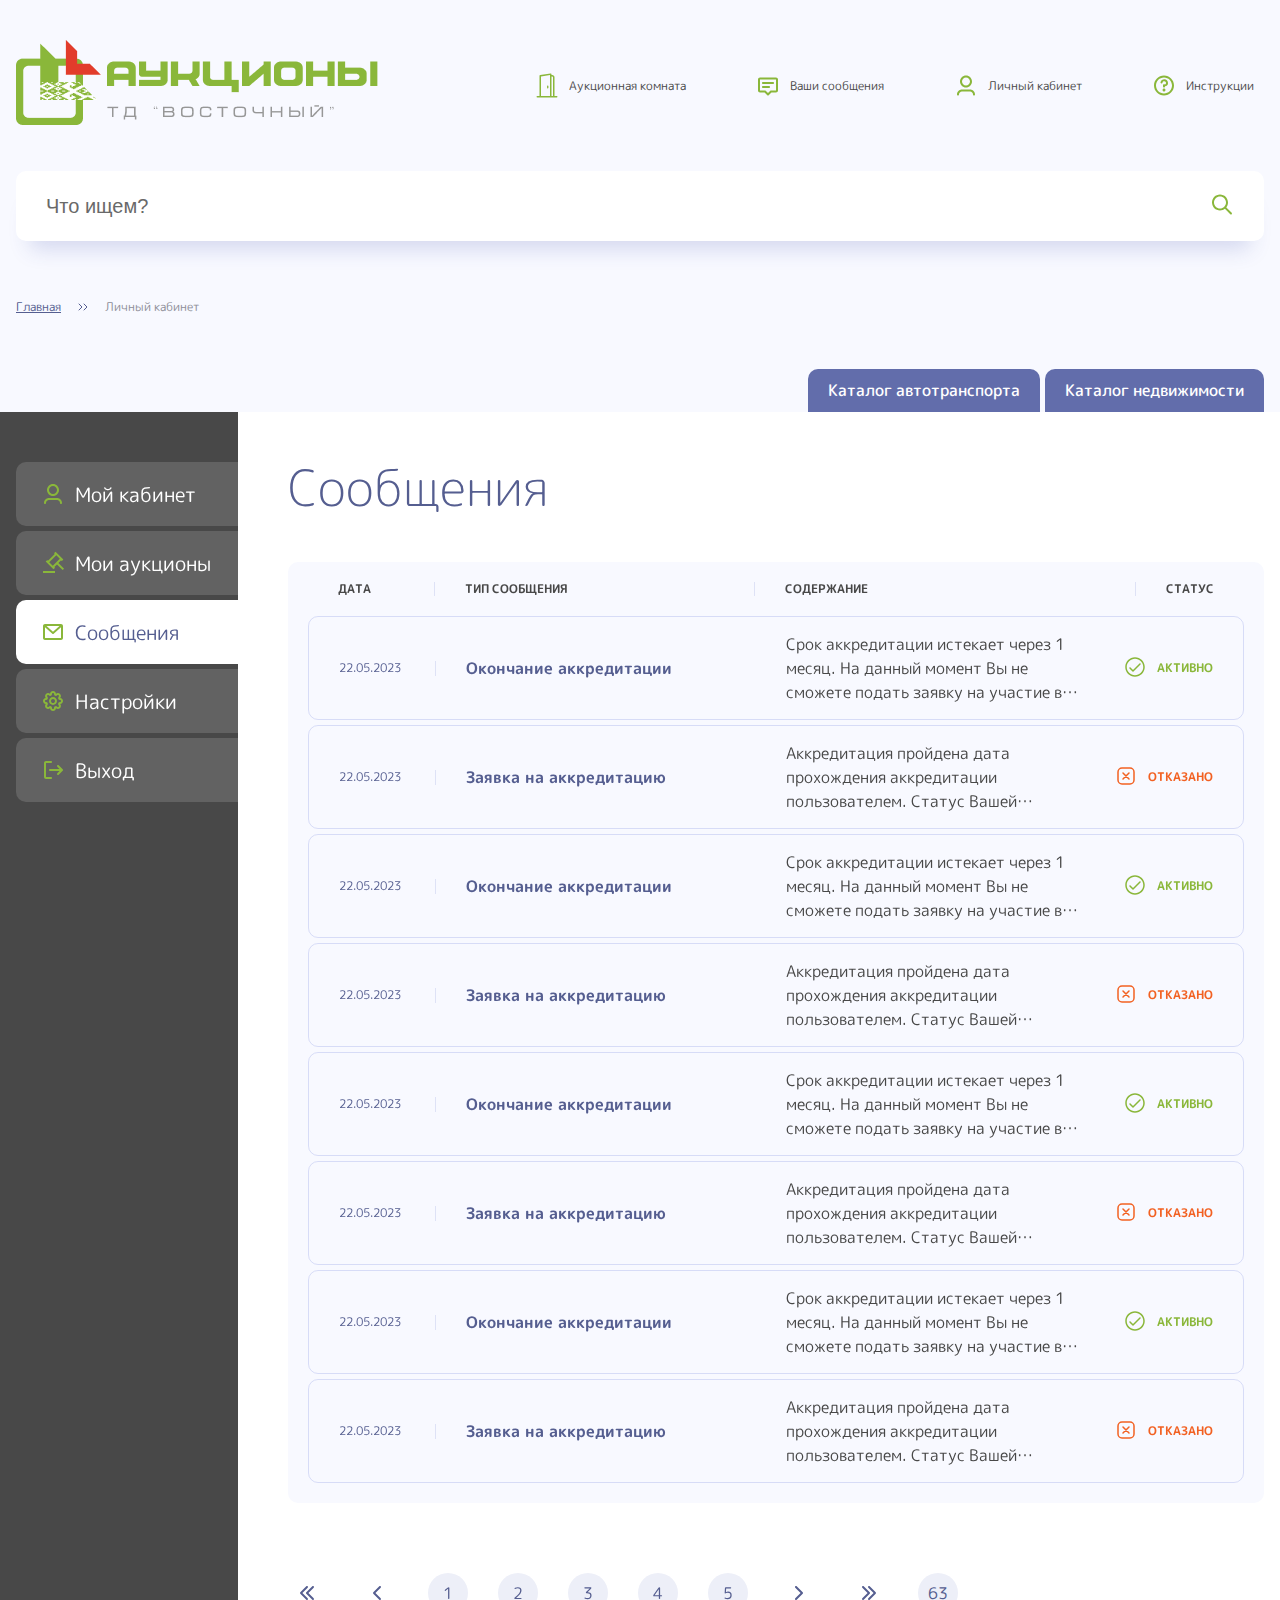
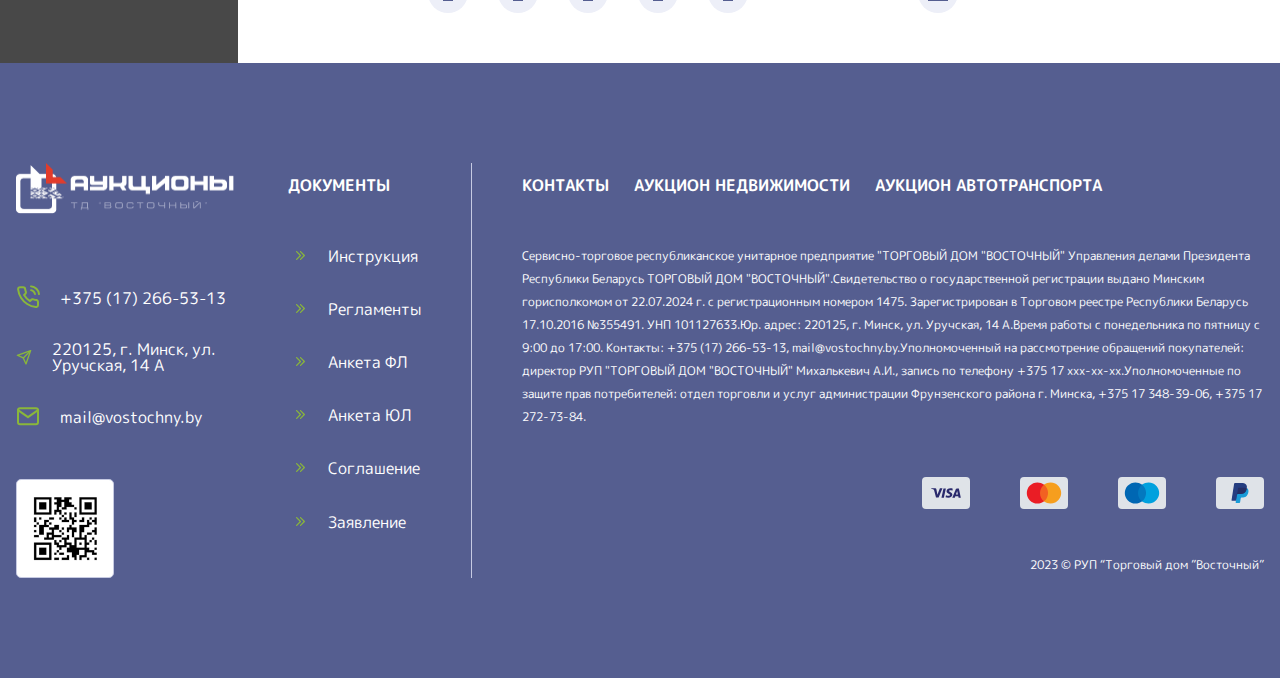
==== commit 0d3c5339: "end" ====
--- a/src/pages/account/account.html
+++ b/src/pages/account/account.html
@@ -192,7 +192,7 @@
             <div class="left-side">
                 <div class="account-menu">
                     <ul class="tabs-panel">
-                        <li data-num="0" class="active">
+                        <li data-num="0" >
                             <svg xmlns="http://www.w3.org/2000/svg" width="24" height="24" viewBox="0 0 24 24" fill="none">
                                 <path d="M12 4C9.79086 4 8 5.79086 8 8C8 10.2091 9.79086 12 12 12C14.2091 12 16 10.2091 16 8C16 5.79086 14.2091 4 12 4ZM6 8C6 4.68629 8.68629 2 12 2C15.3137 2 18 4.68629 18 8C18 11.3137 15.3137 14 12 14C8.68629 14 6 11.3137 6 8ZM8 18C6.34315 18 5 19.3431 5 21C5 21.5523 4.55228 22 4 22C3.44772 22 3 21.5523 3 21C3 18.2386 5.23858 16 8 16H16C18.7614 16 21 18.2386 21 21C21 21.5523 20.5523 22 20 22C19.4477 22 19 21.5523 19 21C19 19.3431 17.6569 18 16 18H8Z" fill="#8AB73A"/>
                             </svg>
@@ -211,13 +211,13 @@
                             </svg>
                             <span>Мои аукционы</span>
                         </li>
-                        <li data-num="2">
+                        <li data-num="2" class="active">
                             <svg xmlns="http://www.w3.org/2000/svg" width="24" height="24" viewBox="0 0 24 24" fill="none">
                                 <path d="M2 6C2 4.89543 2.89543 4 4 4H20C21.1046 4 22 4.89543 22 6V18C22 19.1046 21.1046 20 20 20H4C2.89543 20 2 19.1046 2 18V6ZM5.51859 6L12 11.6712L18.4814 6H5.51859ZM20 7.32877L12.6585 13.7526C12.2815 14.0825 11.7185 14.0825 11.3415 13.7526L4 7.32877V18H20V7.32877Z" fill="#8AB73A"/>
                             </svg>
                             <span>Сообщения</span>
                         </li>
-                        <li data-num="3">
+                        <li data-num="3" >
                             <svg xmlns="http://www.w3.org/2000/svg" width="24" height="24" viewBox="0 0 24 24" fill="none">
                                 <path d="M12 4C11.4477 4 11 4.44772 11 5C11 6.69226 8.95399 7.53974 7.75738 6.34314C7.36686 5.95261 6.73369 5.95261 6.34317 6.34314C5.95265 6.73366 5.95265 7.36683 6.34317 7.75735C7.53982 8.954 6.69223 11 5 11C4.44772 11 4 11.4477 4 12C4 12.5523 4.44772 13 5 13C6.69236 13 7.53964 15.0461 6.34311 16.2426C5.95258 16.6332 5.95258 17.2663 6.34311 17.6569C6.73363 18.0474 7.3668 18.0474 7.75732 17.6569C8.9539 16.4603 11 17.3077 11 19C11 19.5523 11.4477 20 12 20C12.5523 20 13 19.5523 13 19C13 17.3077 15.046 16.4602 16.2427 17.6568C16.6332 18.0474 17.2664 18.0474 17.6569 17.6568C18.0474 17.2663 18.0474 16.6332 17.6569 16.2426C16.4603 15.0461 17.3077 13 19 13C19.5523 13 20 12.5523 20 12C20 11.4477 19.5523 11 19 11C17.3078 11 16.4601 8.95405 17.6568 7.75737C18.0473 7.36684 18.0473 6.73368 17.6568 6.34315C17.2663 5.95263 16.6331 5.95263 16.2426 6.34315C15.046 7.53979 13 6.69219 13 5C13 4.44772 12.5523 4 12 4ZM9.00816 4.77703C9.12224 3.2243 10.4181 2 12 2C13.5819 2 14.8778 3.2243 14.9918 4.77703C16.1704 3.75977 17.9525 3.8104 19.071 4.92894C20.1896 6.04748 20.2402 7.82955 19.2229 9.00816C20.7757 9.12221 22 10.4181 22 12C22 13.5819 20.7757 14.8778 19.223 14.9918C20.2403 16.1704 20.1896 17.9525 19.0711 19.0711C17.9525 20.1896 16.1705 20.2402 14.9918 19.2229C14.8778 20.7757 13.5819 22 12 22C10.4181 22 9.12221 20.7757 9.00816 19.2229C7.82955 20.2402 6.04745 20.1896 4.92889 19.0711C3.81034 17.9525 3.75972 16.1704 4.77702 14.9918C3.2243 14.8778 2 13.5819 2 12C2 10.4181 3.22433 9.12221 4.77709 9.00816C3.75978 7.82955 3.81041 6.04747 4.92896 4.92892C6.0475 3.81038 7.82955 3.75975 9.00816 4.77703Z" fill="#8AB73A"/>
                                 <path d="M12 10C11.4696 10 10.9609 10.2107 10.5858 10.5858C10.2107 10.9609 10 11.4696 10 12C10 12.5304 10.2107 13.0391 10.5858 13.4142C10.9609 13.7893 11.4696 14 12 14C12.5304 14 13.0391 13.7893 13.4142 13.4142C13.7893 13.0391 14 12.5304 14 12C14 11.4696 13.7893 10.9609 13.4142 10.5858C13.0391 10.2107 12.5304 10 12 10ZM9.17157 9.17157C9.92172 8.42143 10.9391 8 12 8C13.0609 8 14.0783 8.42143 14.8284 9.17157C15.5786 9.92172 16 10.9391 16 12C16 13.0609 15.5786 14.0783 14.8284 14.8284C14.0783 15.5786 13.0609 16 12 16C10.9391 16 9.92172 15.5786 9.17157 14.8284C8.42143 14.0783 8 13.0609 8 12C8 10.9391 8.42143 9.92172 9.17157 9.17157Z" fill="#8AB73A"/>
@@ -236,7 +236,7 @@
             </div>
             <div class="right-side">
                 <div class="tab-container">
-                    <div data-num="0" class="tab-content active">
+                    <div data-num="0" class="tab-content ">
                         <div class="tab-inner">
                             <div class="title-row">
                                 <h1>Личный кабинет</h1>
@@ -337,16 +337,261 @@
                             <a class="change-data" href="#">Изменить данные</a>
 
                         </div>
-
                     </div>
                     <div data-num="1" class="tab-content">
                         2
                     </div>
-                    <div data-num="2" class="tab-content">
-                        3
+                    <div data-num="2" class="tab-content active">
+                        <div class="tab-inner">
+                            <div class="title-row">
+                                <h2>Сообщения</h2>
+                            </div>
+                            <div class="messages-panel">
+                                <div class="messages-head">
+                                    <p class="date">Дата</p>
+                                    <p class="type">Тип сообщения</p>
+                                    <p class="message-inner">Содержание</p>
+                                    <p class="status">Статус</p>
+                                </div>
+                                <div class="messages-wrapper">
+                                    <div class="message-card">
+                                        <p class="date">22.05.2023</p>
+                                        <p class="type">Окончание аккредитации</p>
+                                        <p class="message-inner">Срок аккредитации истекает через 1 месяц. На данный момент Вы не сможете подать заявку на участие в аукционе. Просим пройти аккредитацию по...Срок аккредитации истекает через 1 месяц. На данный момент Вы не сможете подать заявку на участие в аукционе. Просим пройти аккредитацию по...</p>
+                                        <p class="status active">Активно</p>
+                                    </div>
+                                    <div class="message-card">
+                                        <p class="date">22.05.2023</p>
+                                        <p class="type">Заявка на аккредитацию</p>
+                                        <p class="message-inner">Аккредитация пройдена дата прохождения аккредитации пользователем. Статус Вашей аккредитации</p>
+                                        <p class="status denied">Отказано</p>
+                                    </div>
+                                    <div class="message-card">
+                                        <p class="date">22.05.2023</p>
+                                        <p class="type">Окончание аккредитации</p>
+                                        <p class="message-inner">Срок аккредитации истекает через 1 месяц. На данный момент Вы не сможете подать заявку на участие в аукционе. Просим пройти аккредитацию по...Срок аккредитации истекает через 1 месяц. На данный момент Вы не сможете подать заявку на участие в аукционе. Просим пройти аккредитацию по...</p>
+                                        <p class="status active">Активно</p>
+                                    </div>
+                                    <div class="message-card">
+                                        <p class="date">22.05.2023</p>
+                                        <p class="type">Заявка на аккредитацию</p>
+                                        <p class="message-inner">Аккредитация пройдена дата прохождения аккредитации пользователем. Статус Вашей аккредитации</p>
+                                        <p class="status denied">Отказано</p>
+                                    </div>
+                                    <div class="message-card">
+                                        <p class="date">22.05.2023</p>
+                                        <p class="type">Окончание аккредитации</p>
+                                        <p class="message-inner">Срок аккредитации истекает через 1 месяц. На данный момент Вы не сможете подать заявку на участие в аукционе. Просим пройти аккредитацию по...Срок аккредитации истекает через 1 месяц. На данный момент Вы не сможете подать заявку на участие в аукционе. Просим пройти аккредитацию по...</p>
+                                        <p class="status active">Активно</p>
+                                    </div>
+                                    <div class="message-card">
+                                        <p class="date">22.05.2023</p>
+                                        <p class="type">Заявка на аккредитацию</p>
+                                        <p class="message-inner">Аккредитация пройдена дата прохождения аккредитации пользователем. Статус Вашей аккредитации</p>
+                                        <p class="status denied">Отказано</p>
+                                    </div>
+                                    <div class="message-card">
+                                        <p class="date">22.05.2023</p>
+                                        <p class="type">Окончание аккредитации</p>
+                                        <p class="message-inner">Срок аккредитации истекает через 1 месяц. На данный момент Вы не сможете подать заявку на участие в аукционе. Просим пройти аккредитацию по...Срок аккредитации истекает через 1 месяц. На данный момент Вы не сможете подать заявку на участие в аукционе. Просим пройти аккредитацию по...</p>
+                                        <p class="status active">Активно</p>
+                                    </div>
+                                    <div class="message-card">
+                                        <p class="date">22.05.2023</p>
+                                        <p class="type">Заявка на аккредитацию</p>
+                                        <p class="message-inner">Аккредитация пройдена дата прохождения аккредитации пользователем. Статус Вашей аккредитации</p>
+                                        <p class="status denied">Отказано</p>
+                                    </div>
+
+                                </div>
+                            </div>
+                            <ul class="controls">
+                                <li>
+                                    <svg xmlns="http://www.w3.org/2000/svg" width="24" height="24" viewBox="0 0 24 24" fill="none">
+                                        <path d="M11.7071 5.29289C11.3166 4.90237 10.6834 4.90237 10.2929 5.29289L4.29289 11.2929C3.90237 11.6834 3.90237 12.3166 4.29289 12.7071L10.2929 18.7071C10.6834 19.0976 11.3166 19.0976 11.7071 18.7071C12.0976 18.3166 12.0976 17.6834 11.7071 17.2929L6.41421 12L11.7071 6.70711C12.0976 6.31658 12.0976 5.68342 11.7071 5.29289ZM17.7071 5.29289C17.3166 4.90237 16.6834 4.90237 16.2929 5.29289L10.2929 11.2929C10.1054 11.4804 10 11.7348 10 12C10 12.2652 10.1054 12.5196 10.2929 12.7071L16.2929 18.7071C16.6834 19.0976 17.3166 19.0976 17.7071 18.7071C18.0976 18.3166 18.0976 17.6834 17.7071 17.2929L12.4142 12L17.7071 6.70711C18.0976 6.31658 18.0976 5.68342 17.7071 5.29289Z" fill="#555E90"/>
+                                    </svg>
+                                </li>
+                                <li>
+                                    <svg xmlns="http://www.w3.org/2000/svg" width="24" height="24" viewBox="0 0 24 24" fill="none">
+                                        <path d="M14.7071 18.7071C15.0976 18.3166 15.0976 17.6834 14.7071 17.2929L9.41421 12L14.7071 6.70711C15.0976 6.31658 15.0976 5.68342 14.7071 5.29289C14.3166 4.90237 13.6834 4.90237 13.2929 5.29289L7.29289 11.2929C6.90237 11.6834 6.90237 12.3166 7.29289 12.7071L13.2929 18.7071C13.6834 19.0976 14.3166 19.0976 14.7071 18.7071Z" fill="#555E90"/>
+                                    </svg>
+                                </li>
+                                <li class="control-num active"><span>1</span></li>
+                                <li class="control-num"><span>2</span></li>
+                                <li class="control-num"><span>3</span></li>
+                                <li class="control-num"><span>4</span></li>
+                                <li class="control-num"><span>5</span></li>
+                                <li>
+                                    <svg xmlns="http://www.w3.org/2000/svg" width="24" height="24" viewBox="0 0 24 24" fill="none">
+                                        <path d="M9.29289 18.7071C8.90237 18.3166 8.90237 17.6834 9.29289 17.2929L14.5858 12L9.29289 6.70711C8.90237 6.31658 8.90237 5.68342 9.29289 5.29289C9.68342 4.90237 10.3166 4.90237 10.7071 5.29289L16.7071 11.2929C17.0976 11.6834 17.0976 12.3166 16.7071 12.7071L10.7071 18.7071C10.3166 19.0976 9.68342 19.0976 9.29289 18.7071Z" fill="#555E90"/>
+                                    </svg>
+                                </li>
+                                <li>
+                                    <svg xmlns="http://www.w3.org/2000/svg" width="24" height="24" viewBox="0 0 24 24" fill="none">
+                                        <path d="M12.2929 5.29289C12.6834 4.90237 13.3166 4.90237 13.7071 5.29289L19.7071 11.2929C20.0976 11.6834 20.0976 12.3166 19.7071 12.7071L13.7071 18.7071C13.3166 19.0976 12.6834 19.0976 12.2929 18.7071C11.9024 18.3166 11.9024 17.6834 12.2929 17.2929L17.5858 12L12.2929 6.70711C11.9024 6.31658 11.9024 5.68342 12.2929 5.29289ZM6.29289 5.29289C6.68342 4.90237 7.31658 4.90237 7.70711 5.29289L13.7071 11.2929C13.8946 11.4804 14 11.7348 14 12C14 12.2652 13.8946 12.5196 13.7071 12.7071L7.70711 18.7071C7.31658 19.0976 6.68342 19.0976 6.29289 18.7071C5.90237 18.3166 5.90237 17.6834 6.29289 17.2929L11.5858 12L6.29289 6.70711C5.90237 6.31658 5.90237 5.68342 6.29289 5.29289Z" fill="#555E90"/>
+                                    </svg>
+                                </li>
+                                <li class="control-num"><span>63</span></li>
+                            </ul>
+
+                        </div>
                     </div>
-                    <div data-num="3" class="tab-content">
-                        4
+                    <div data-num="3" class="tab-content ">
+                        <div class="tab-inner">
+                            <div class="title-row">
+                                <h2>Настройки</h2>
+                                <div>
+                                    <p>Окончание аккредитации: <span>20.08.2024</span> </p>
+                                </div>
+                            </div>
+                            <div class="settings-tabs">
+                                <ul class="settings-tabs-panel">
+                                    <li data-num="0" >Личные данные</li>
+                                    <li data-num="1" >Изменить пароль</li>
+                                    <li data-num="2" class="active">Аккредитация</li>
+                                </ul>
+                                <div class="settings-tab-container">
+                                    <div data-num="0" class="settings-tab-content">
+                                        <div class="settings-tab-inner">
+                                            <p class="cab-subtitle">Данные пользователя</p>
+                                            <div class="radio-inner">
+                                                <fieldset>
+                                                    <div>
+                                                        <input type="radio" id="resident3" name="radio-group3" checked>
+                                                        <label for="resident3">Резидент</label>
+                                                    </div>
+                                                    <div>
+                                                        <input type="radio" id="resident4" name="radio-group3">
+                                                        <label for="resident4">Не резидент</label>
+                                                    </div>
+                                                </fieldset>
+                                            </div>
+                                            <ul class="user-data">
+                                                <li>
+                                                    <span>Фамилия Имя Отчество:</span>
+                                                    <span class="clicable-span" contenteditable="true">Петров Иван Иванович</span>
+
+                                                </li>
+                                                <li>
+                                                    <span>Контактный телефон:</span>
+                                                    <span class="clicable-span" contenteditable="true">+375 29 555 55 55</span>
+                                                </li>
+                                                <li>
+                                                    <span>E-mail:</span>
+                                                    <span class="clicable-span" contenteditable="true">info@petrov.by</span>
+                                                </li>
+                                                <li>
+                                                    <span>Серия и номер паспорта:</span>
+                                                    <span class="clicable-span" contenteditable="true">000-00000</span>
+
+                                                </li>
+                                                <li>
+                                                    <span>Кем выдан:</span>
+                                                    <span class="clicable-span" contenteditable="true">МВД Белорусии</span>
+
+                                                </li>
+                                                <li>
+                                                    <span>Срок действия:</span>
+                                                    <span class="clicable-span" contenteditable="true">до 25.09.2028</span>
+
+                                                </li>
+                                                <li>
+                                                    <span>Личный номер:</span>
+                                                    <span class="clicable-span" contenteditable="true">65146468646464</span>
+                                                </li>
+                                            </ul>
+                                            <div class="separator"></div>
+                                            <p class="cab-subtitle">Адрес и место регистрации</p>
+                                            <ul class="user-data">
+                                                <li>
+                                                    <span>Адрес прописки:</span>
+                                                    <span class="clicable-span" contenteditable="true">г. Минск, улица Гусовского, 47</span>
+                                                </li>
+                                                <li>
+                                                    <span>Почтовый адрес:</span>
+                                                    <span class="clicable-span" contenteditable="true">г. Минск, улица Гусовского, 47</span>
+                                                </li>
+
+                                            </ul>
+                                            <div class="separator"></div>
+                                            <p class="cab-subtitle">Реквизиты для возврата задатка</p>
+                                            <ul class="user-data">
+                                                <li>
+                                                    <span>ФИО держателя карты:</span>
+                                                    <span class="clicable-span" contenteditable="true">г. Минск, улица Гусовского, 47</span>
+                                                </li>
+                                                <li>
+                                                    <span>Наименование банка:</span>
+                                                    <span class="clicable-span" contenteditable="true">г. Минск, улица Гусовского, 47</span>
+                                                </li>
+                                                <li>
+                                                    <span>УНП банка (9 знаков):</span>
+                                                    <span class="clicable-span" contenteditable="true">г. Минск, улица Гусовского, 47</span>
+                                                </li>
+                                                <li>
+                                                    <span>Транзитный счёт банка (28 символов):</span>
+                                                    <span class="clicable-span" contenteditable="true">г. Минск, улица Гусовского, 47</span>
+                                                </li>
+                                                <li>
+                                                    <span>Расчётный счёт держателя карты (28 символов):</span>
+                                                    <span class="clicable-span" contenteditable="true">г. Минск, улица Гусовского, 47</span>
+                                                </li>
+
+                                            </ul>
+                                            <p class="cab-description">Без комиссии деньги возвращаются на Беларусбанк. Для МТБ, Приор и Беларусбанк транзитный счёт не требуется, зачисление производится непосредственно на счёт держателя карты</p>
+                                            <label class="custom-checkbox">
+                                                <input class="hidden-checkbox" type="checkbox" >
+                                                <span class="checkbox">
+                                    <svg class="checkmark" xmlns="http://www.w3.org/2000/svg" width="10" height="10" viewBox="0 0 24 24"><path fill="#ffffff" d="M20.285 2l-11.285 11.567-5.286-5.011-3.714 3.716 9 8.728 15-15.285z"/></svg>
+                                </span>
+                                                <span>Реквизиты для возврата соответствуют данным аккредитации</span>
+                                            </label>
+                                            <div class="btns-wrapper">
+                                                <button class="save-changes">Сохранить изменения</button>
+                                                <button class="delete-changes">Отмена</button>
+                                            </div>
+                                        </div>
+                                    </div>
+                                    <div data-num="1" class="settings-tab-content ">
+                                        <div class="settings-tab-inner">
+                                            <p class="cab-subtitle">Изменение пароля</p>
+                                            <div class="pass-inner">
+                                                <div class="input-wrap">
+                                                    <span>Пароль:</span>
+                                                    <input type="password" placeholder="*********">
+                                                </div>
+                                                <div class="input-wrap">
+                                                    <span>Подтверждение пароля:</span>
+                                                    <input type="password" placeholder="*********">
+                                                </div>
+                                            </div>
+                                            <div class="sms-inner">
+                                                <div class="input-wrap">
+                                                    <span>Введите код из СМС:</span>
+                                                    <input type="text">
+                                                </div>
+                                                <p>Отправить смс еще раз</p>
+                                            </div>
+                                            <button class="send-sms-btn">Отправить СМС с кодом</button>
+                                            <div class="btns-wrapper">
+                                                <button class="save-changes disabled-btn">Сохранить изменения</button>
+                                                <button class="delete-changes">Отмена</button>
+                                            </div>
+                                        </div>
+                                    </div>
+                                    <div data-num="2" class="settings-tab-content active">
+                                        <div class="settings-tab-inner">
+                                            <p class="cab-subtitle">Изменение пароля</p>
+
+                                            <div class="btns-wrapper">
+                                                <button class="save-changes disabled-btn">Сохранить изменения</button>
+                                                <button class="delete-changes">Отмена</button>
+                                            </div>
+                                        </div>
+                                    </div>
+                                </div>
+                            </div>
+                        </div>
                     </div>
                 </div>
             </div>
--- a/src/assets/styles/style.css
+++ b/src/assets/styles/style.css
@@ -3589,6 +3589,74 @@
     font-size: 15px;
   }
 }
+.account-body .content .right-side .tab-container .tab-content .tab-inner .user-data li span.clicable-span {
+  display: flex;
+  max-width: 424px;
+  width: 100%;
+  padding: 3px;
+  gap: 20px;
+  color: #555E90;
+  font-size: 20px;
+  font-style: normal;
+  font-weight: 400;
+  line-height: 150%; /* 30px */
+  outline: none;
+  border: 1px solid transparent;
+  transition: 0.3s ease;
+  border-radius: 5px;
+}
+@media (max-width: 768px) {
+  .account-body .content .right-side .tab-container .tab-content .tab-inner .user-data li span.clicable-span {
+    font-size: 15px;
+    gap: 10px;
+  }
+}
+.account-body .content .right-side .tab-container .tab-content .tab-inner .user-data li span.clicable-span:after {
+  content: url("data:image/svg+xml,%3Csvg xmlns='http://www.w3.org/2000/svg' width='24' height='24' viewBox='0 0 24 24' fill='none'%3E%3Cpath d='M20 14.66V20C20 20.5304 19.7893 21.0391 19.4142 21.4142C19.0391 21.7893 18.5304 22 18 22H4C3.46957 22 2.96086 21.7893 2.58579 21.4142C2.21071 21.0391 2 20.5304 2 20V6C2 5.46957 2.21071 4.96086 2.58579 4.58579C2.96086 4.21071 3.46957 4 4 4H9.34' stroke='%238AB73A' stroke-width='2' stroke-linecap='round' stroke-linejoin='round'/%3E%3Cpath d='M18 2L22 6L12 16H8V12L18 2Z' stroke='%238AB73A' stroke-width='2' stroke-linecap='round' stroke-linejoin='round'/%3E%3C/svg%3E");
+  display: block;
+}
+.account-body .content .right-side .tab-container .tab-content .tab-inner .user-data li span.clicable-span:hover:after {
+  content: url("data:image/svg+xml,%3Csvg xmlns='http://www.w3.org/2000/svg' width='24' height='24' viewBox='0 0 24 24' fill='none'%3E%3Cpath d='M20 14.66V20C20 20.5304 19.7893 21.0391 19.4142 21.4142C19.0391 21.7893 18.5304 22 18 22H4C3.46957 22 2.96086 21.7893 2.58579 21.4142C2.21071 21.0391 2 20.5304 2 20V6C2 5.46957 2.21071 4.96086 2.58579 4.58579C2.96086 4.21071 3.46957 4 4 4H9.34' stroke='%23B8DA7B' stroke-width='2' stroke-linecap='round' stroke-linejoin='round'/%3E%3Cpath d='M18 2L22 6L12 16H8V12L18 2Z' stroke='%23B8DA7B' stroke-width='2' stroke-linecap='round' stroke-linejoin='round'/%3E%3C/svg%3E");
+  display: block;
+}
+.account-body .content .right-side .tab-container .tab-content .tab-inner .user-data li .input-wrapper {
+  display: flex;
+  max-width: 424px;
+  width: 100%;
+  align-items: center;
+  gap: 20px;
+}
+.account-body .content .right-side .tab-container .tab-content .tab-inner .user-data li .input-wrapper input {
+  color: #555E90;
+  font-size: 20px;
+  font-style: normal;
+  font-weight: 400;
+  line-height: 150%; /* 30px */
+  border: none;
+  outline: none;
+  background: transparent;
+  transition: 0.3s ease;
+  border: 1px solid transparent;
+  padding: 2px;
+  border-radius: 5px;
+  width: fit-content;
+}
+@media (max-width: 768px) {
+  .account-body .content .right-side .tab-container .tab-content .tab-inner .user-data li .input-wrapper input {
+    font-size: 15px;
+  }
+}
+.account-body .content .right-side .tab-container .tab-content .tab-inner .user-data li .input-wrapper input:focus, .account-body .content .right-side .tab-container .tab-content .tab-inner .user-data li .input-wrapper input.active {
+  border: 1px solid #9FAAE9;
+}
+.account-body .content .right-side .tab-container .tab-content .tab-inner .user-data li .input-wrapper .edit-icon:after {
+  content: url("data:image/svg+xml,%3Csvg xmlns='http://www.w3.org/2000/svg' width='24' height='24' viewBox='0 0 24 24' fill='none'%3E%3Cpath d='M20 14.66V20C20 20.5304 19.7893 21.0391 19.4142 21.4142C19.0391 21.7893 18.5304 22 18 22H4C3.46957 22 2.96086 21.7893 2.58579 21.4142C2.21071 21.0391 2 20.5304 2 20V6C2 5.46957 2.21071 4.96086 2.58579 4.58579C2.96086 4.21071 3.46957 4 4 4H9.34' stroke='%238AB73A' stroke-width='2' stroke-linecap='round' stroke-linejoin='round'/%3E%3Cpath d='M18 2L22 6L12 16H8V12L18 2Z' stroke='%238AB73A' stroke-width='2' stroke-linecap='round' stroke-linejoin='round'/%3E%3C/svg%3E");
+  display: block;
+}
+.account-body .content .right-side .tab-container .tab-content .tab-inner .user-data li .input-wrapper:hover .edit-icon:after {
+  content: url("data:image/svg+xml,%3Csvg xmlns='http://www.w3.org/2000/svg' width='24' height='24' viewBox='0 0 24 24' fill='none'%3E%3Cpath d='M20 14.66V20C20 20.5304 19.7893 21.0391 19.4142 21.4142C19.0391 21.7893 18.5304 22 18 22H4C3.46957 22 2.96086 21.7893 2.58579 21.4142C2.21071 21.0391 2 20.5304 2 20V6C2 5.46957 2.21071 4.96086 2.58579 4.58579C2.96086 4.21071 3.46957 4 4 4H9.34' stroke='%23B8DA7B' stroke-width='2' stroke-linecap='round' stroke-linejoin='round'/%3E%3Cpath d='M18 2L22 6L12 16H8V12L18 2Z' stroke='%23B8DA7B' stroke-width='2' stroke-linecap='round' stroke-linejoin='round'/%3E%3C/svg%3E");
+  display: block;
+}
 .account-body .content .right-side .tab-container .tab-content .tab-inner .separator {
   width: 100%;
   height: 1px;
@@ -3681,6 +3749,451 @@
     height: 50px;
   }
 }
+.account-body .content .right-side .tab-container .tab-content .tab-inner .settings-tabs .settings-tabs-panel {
+  width: 100%;
+  display: flex;
+  gap: 5px;
+  overflow-x: auto;
+}
+.account-body .content .right-side .tab-container .tab-content .tab-inner .settings-tabs .settings-tabs-panel li {
+  display: flex;
+  padding: 10px 20px;
+  align-items: flex-start;
+  gap: 10px;
+  border-radius: 10px 10px 0px 0px;
+  background: #626DAB;
+  color: #FFF;
+  font-size: 16px;
+  font-style: normal;
+  font-weight: 500;
+  line-height: normal;
+  transition: 0.3s ease;
+  white-space: nowrap;
+  cursor: pointer;
+}
+.account-body .content .right-side .tab-container .tab-content .tab-inner .settings-tabs .settings-tabs-panel li:hover {
+  background: #9FAAE9;
+}
+.account-body .content .right-side .tab-container .tab-content .tab-inner .settings-tabs .settings-tabs-panel li.active {
+  background: #F8F9FF;
+  color: #555E90;
+}
+.account-body .content .right-side .tab-container .tab-content .tab-inner .settings-tabs .settings-tab-container {
+  padding: 50px 30px;
+  background: #F8F9FF;
+  border-radius: 0px 10px 10px 10px;
+}
+@media (max-width: 768px) {
+  .account-body .content .right-side .tab-container .tab-content .tab-inner .settings-tabs .settings-tab-container {
+    padding: 50px 15px;
+  }
+}
+.account-body .content .right-side .tab-container .tab-content .tab-inner .settings-tabs .settings-tab-container .settings-tab-content {
+  display: none;
+}
+.account-body .content .right-side .tab-container .tab-content .tab-inner .settings-tabs .settings-tab-container .settings-tab-content.active {
+  display: block;
+}
+.account-body .content .right-side .tab-container .tab-content .tab-inner .settings-tabs .settings-tab-container .settings-tab-content .settings-tab-inner {
+  display: flex;
+  flex-direction: column;
+  gap: 50px;
+}
+.account-body .content .right-side .tab-container .tab-content .tab-inner .settings-tabs .settings-tab-container .settings-tab-content .settings-tab-inner .user-data {
+  display: flex;
+  flex-direction: column;
+  gap: 10px;
+}
+.account-body .content .right-side .tab-container .tab-content .tab-inner .settings-tabs .settings-tab-container .settings-tab-content .settings-tab-inner .user-data li {
+  border-radius: 10px;
+  border: 1px solid rgba(159, 170, 233, 0.37);
+  transition: 0.3s ease;
+}
+@media (max-width: 768px) {
+  .account-body .content .right-side .tab-container .tab-content .tab-inner .settings-tabs .settings-tab-container .settings-tab-content .settings-tab-inner .user-data li {
+    border: none;
+    flex-direction: column;
+  }
+}
+.account-body .content .right-side .tab-container .tab-content .tab-inner .settings-tabs .settings-tab-container .settings-tab-content .settings-tab-inner .user-data li:hover {
+  border: 1px solid #fff;
+  border-radius: 10px;
+  background: #FFF;
+  box-shadow: 0px 13px 16px -12px rgba(85, 94, 144, 0.28);
+}
+.account-body .content .right-side .tab-container .tab-content .tab-inner .settings-tabs .settings-tab-container .settings-tab-content .settings-tab-inner .btns-wrapper {
+  display: flex;
+  gap: 50px;
+}
+@media (max-width: 768px) {
+  .account-body .content .right-side .tab-container .tab-content .tab-inner .settings-tabs .settings-tab-container .settings-tab-content .settings-tab-inner .btns-wrapper {
+    flex-direction: column;
+  }
+}
+.account-body .content .right-side .tab-container .tab-content .tab-inner .settings-tabs .settings-tab-container .settings-tab-content .settings-tab-inner .btns-wrapper .save-changes {
+  display: flex;
+  height: 82px;
+  padding: 15px 40px;
+  justify-content: center;
+  align-items: center;
+  gap: 20px;
+  border-radius: 10px;
+  background: #8AB73A;
+  cursor: pointer;
+  transition: 0.3s ease;
+  color: #FFF;
+  font-size: 25px;
+  font-style: normal;
+  font-weight: 400;
+  line-height: 170%; /* 42.5px */
+  border: none;
+  width: fit-content;
+}
+.account-body .content .right-side .tab-container .tab-content .tab-inner .settings-tabs .settings-tab-container .settings-tab-content .settings-tab-inner .btns-wrapper .save-changes:hover {
+  background: #B8DA7B;
+}
+.account-body .content .right-side .tab-container .tab-content .tab-inner .settings-tabs .settings-tab-container .settings-tab-content .settings-tab-inner .btns-wrapper .save-changes.disabled-btn {
+  background: #D1D1D1;
+}
+@media (max-width: 768px) {
+  .account-body .content .right-side .tab-container .tab-content .tab-inner .settings-tabs .settings-tab-container .settings-tab-content .settings-tab-inner .btns-wrapper .save-changes {
+    font-size: 20px;
+    height: fit-content;
+    padding: 10px 20px;
+  }
+}
+.account-body .content .right-side .tab-container .tab-content .tab-inner .settings-tabs .settings-tab-container .settings-tab-content .settings-tab-inner .btns-wrapper .delete-changes {
+  color: #FFF;
+  font-size: 25px;
+  font-style: normal;
+  font-weight: 400;
+  line-height: 170%; /* 42.5px */
+  display: flex;
+  height: 82px;
+  padding: 15px 40px;
+  justify-content: center;
+  align-items: center;
+  gap: 20px;
+  border-radius: 10px;
+  background: #555E90;
+  transition: 0.3s ease;
+  width: fit-content;
+  cursor: pointer;
+  border: none;
+}
+.account-body .content .right-side .tab-container .tab-content .tab-inner .settings-tabs .settings-tab-container .settings-tab-content .settings-tab-inner .btns-wrapper .delete-changes:hover {
+  background: #9FAAE9;
+}
+@media (max-width: 768px) {
+  .account-body .content .right-side .tab-container .tab-content .tab-inner .settings-tabs .settings-tab-container .settings-tab-content .settings-tab-inner .btns-wrapper .delete-changes {
+    font-size: 20px;
+    height: fit-content;
+    padding: 10px 20px;
+  }
+}
+.account-body .content .right-side .tab-container .tab-content .tab-inner .settings-tabs .settings-tab-container .settings-tab-content .settings-tab-inner .pass-inner {
+  display: flex;
+  gap: 50px;
+  width: 100%;
+}
+@media (max-width: 768px) {
+  .account-body .content .right-side .tab-container .tab-content .tab-inner .settings-tabs .settings-tab-container .settings-tab-content .settings-tab-inner .pass-inner {
+    flex-direction: column;
+  }
+}
+.account-body .content .right-side .tab-container .tab-content .tab-inner .settings-tabs .settings-tab-container .settings-tab-content .settings-tab-inner .pass-inner .input-wrap {
+  max-width: calc((100% - 50px) / 2);
+  width: 100%;
+  display: flex;
+  flex-direction: column;
+  gap: 10px;
+}
+@media (max-width: 768px) {
+  .account-body .content .right-side .tab-container .tab-content .tab-inner .settings-tabs .settings-tab-container .settings-tab-content .settings-tab-inner .pass-inner .input-wrap {
+    max-width: 100%;
+  }
+}
+.account-body .content .right-side .tab-container .tab-content .tab-inner .settings-tabs .settings-tab-container .settings-tab-content .settings-tab-inner .pass-inner .input-wrap span {
+  color: #555E90;
+  font-size: 12px;
+  font-style: normal;
+  font-weight: 800;
+  line-height: 120%; /* 14.4px */
+  text-transform: uppercase;
+}
+.account-body .content .right-side .tab-container .tab-content .tab-inner .settings-tabs .settings-tab-container .settings-tab-content .settings-tab-inner .pass-inner .input-wrap input {
+  display: flex;
+  padding: 15px 20px;
+  align-items: flex-start;
+  gap: 624px;
+  align-self: stretch;
+  border-radius: 10px;
+  border: 1px solid #C6CAE2;
+  background: #FFF;
+  outline: none;
+}
+.account-body .content .right-side .tab-container .tab-content .tab-inner .settings-tabs .settings-tab-container .settings-tab-content .settings-tab-inner .pass-inner .input-wrap input::placeholder {
+  color: #C6CAE2;
+  font-size: 20px;
+  font-style: normal;
+  font-weight: 400;
+  line-height: 150%; /* 30px */
+}
+.account-body .content .right-side .tab-container .tab-content .tab-inner .settings-tabs .settings-tab-container .settings-tab-content .settings-tab-inner .sms-inner {
+  display: flex;
+  flex-direction: column;
+  gap: 50px;
+  height: 0;
+  overflow: hidden;
+  position: absolute;
+}
+.account-body .content .right-side .tab-container .tab-content .tab-inner .settings-tabs .settings-tab-container .settings-tab-content .settings-tab-inner .sms-inner.show {
+  position: static;
+  height: auto;
+}
+.account-body .content .right-side .tab-container .tab-content .tab-inner .settings-tabs .settings-tab-container .settings-tab-content .settings-tab-inner .sms-inner .input-wrap {
+  max-width: calc((100% - 50px) / 2);
+  width: 100%;
+  display: flex;
+  flex-direction: column;
+  gap: 10px;
+}
+@media (max-width: 768px) {
+  .account-body .content .right-side .tab-container .tab-content .tab-inner .settings-tabs .settings-tab-container .settings-tab-content .settings-tab-inner .sms-inner .input-wrap {
+    max-width: 100%;
+  }
+}
+.account-body .content .right-side .tab-container .tab-content .tab-inner .settings-tabs .settings-tab-container .settings-tab-content .settings-tab-inner .sms-inner .input-wrap span {
+  color: #555E90;
+  font-size: 12px;
+  font-style: normal;
+  font-weight: 800;
+  line-height: 120%; /* 14.4px */
+  text-transform: uppercase;
+}
+.account-body .content .right-side .tab-container .tab-content .tab-inner .settings-tabs .settings-tab-container .settings-tab-content .settings-tab-inner .sms-inner .input-wrap input {
+  display: flex;
+  padding: 15px 20px;
+  align-items: flex-start;
+  gap: 624px;
+  align-self: stretch;
+  border-radius: 10px;
+  border: 1px solid #C6CAE2;
+  background: #FFF;
+  outline: none;
+}
+.account-body .content .right-side .tab-container .tab-content .tab-inner .settings-tabs .settings-tab-container .settings-tab-content .settings-tab-inner .sms-inner .input-wrap input::placeholder {
+  color: #C6CAE2;
+  font-size: 20px;
+  font-style: normal;
+  font-weight: 400;
+  line-height: 150%; /* 30px */
+}
+.account-body .content .right-side .tab-container .tab-content .tab-inner .settings-tabs .settings-tab-container .settings-tab-content .settings-tab-inner .sms-inner p {
+  color: #555E90;
+  font-size: 16px;
+  font-style: normal;
+  font-weight: 400;
+  line-height: 100%; /* 16px */
+  text-decoration-line: underline;
+}
+.account-body .content .right-side .tab-container .tab-content .tab-inner .settings-tabs .settings-tab-container .settings-tab-content .settings-tab-inner .send-sms-btn {
+  display: flex;
+  height: 82px;
+  padding: 15px 40px;
+  justify-content: center;
+  align-items: center;
+  gap: 20px;
+  border-radius: 10px;
+  background: #8AB73A;
+  cursor: pointer;
+  transition: background 0.3s ease;
+  color: #FFF;
+  font-size: 25px;
+  font-style: normal;
+  font-weight: 400;
+  line-height: 170%; /* 42.5px */
+  border: none;
+  width: fit-content;
+}
+.account-body .content .right-side .tab-container .tab-content .tab-inner .settings-tabs .settings-tab-container .settings-tab-content .settings-tab-inner .send-sms-btn:hover {
+  background: #B8DA7B;
+}
+.account-body .content .right-side .tab-container .tab-content .tab-inner .settings-tabs .settings-tab-container .settings-tab-content .settings-tab-inner .send-sms-btn.hide {
+  height: 0;
+  overflow: hidden;
+  opacity: 0;
+  visibility: hidden;
+  position: absolute;
+}
+@media (max-width: 768px) {
+  .account-body .content .right-side .tab-container .tab-content .tab-inner .settings-tabs .settings-tab-container .settings-tab-content .settings-tab-inner .send-sms-btn {
+    font-size: 20px;
+    height: fit-content;
+    padding: 10px 20px;
+  }
+}
+.account-body .content .right-side .tab-container .tab-content .tab-inner .messages-panel {
+  display: flex;
+  padding: 20px;
+  flex-direction: column;
+  align-items: flex-start;
+  gap: 5px;
+  align-self: stretch;
+  border-radius: 10px;
+  background: #F8F9FF;
+}
+@media (max-width: 768px) {
+  .account-body .content .right-side .tab-container .tab-content .tab-inner .messages-panel {
+    padding: 5px;
+  }
+}
+.account-body .content .right-side .tab-container .tab-content .tab-inner .messages-panel .messages-head {
+  width: 100%;
+  padding: 0 30px 15px;
+  display: flex;
+  gap: 30px;
+  align-items: center;
+}
+@media (max-width: 768px) {
+  .account-body .content .right-side .tab-container .tab-content .tab-inner .messages-panel .messages-head {
+    display: none;
+  }
+}
+.account-body .content .right-side .tab-container .tab-content .tab-inner .messages-panel .messages-head p {
+  color: #484848;
+  font-family: Rounded Mplus 1c;
+  font-size: 12px;
+  font-style: normal;
+  font-weight: 800;
+  line-height: 120%; /* 14.4px */
+  text-transform: uppercase;
+}
+.account-body .content .right-side .tab-container .tab-content .tab-inner .messages-panel .messages-head p.date {
+  max-width: 97px;
+  width: 100%;
+  border-right: 1px solid #DEE2F6;
+}
+.account-body .content .right-side .tab-container .tab-content .tab-inner .messages-panel .messages-head p.type {
+  max-width: 290px;
+  width: 100%;
+  border-right: 1px solid #DEE2F6;
+}
+.account-body .content .right-side .tab-container .tab-content .tab-inner .messages-panel .messages-head p.message-inner {
+  max-width: 493px;
+  width: 100%;
+  border-right: 1px solid #DEE2F6;
+}
+.account-body .content .right-side .tab-container .tab-content .tab-inner .messages-panel .messages-wrapper {
+  width: 100%;
+  display: flex;
+  flex-direction: column;
+  gap: 5px;
+}
+.account-body .content .right-side .tab-container .tab-content .tab-inner .messages-panel .messages-wrapper .message-card {
+  display: flex;
+  width: 100%;
+  padding: 15px 30px;
+  align-items: center;
+  gap: 30px;
+  border-radius: 10px;
+  border: 1px solid rgba(159, 170, 233, 0.37);
+}
+@media (max-width: 768px) {
+  .account-body .content .right-side .tab-container .tab-content .tab-inner .messages-panel .messages-wrapper .message-card {
+    flex-direction: column;
+    gap: 20px;
+    align-items: flex-start;
+    padding: 15px 10px;
+  }
+}
+.account-body .content .right-side .tab-container .tab-content .tab-inner .messages-panel .messages-wrapper .message-card .date {
+  color: #555E90;
+  font-family: Rounded Mplus 1c;
+  font-size: 12px;
+  font-style: normal;
+  font-weight: 400;
+  line-height: 120%; /* 14.4px */
+  text-transform: uppercase;
+  max-width: 97px;
+  width: 100%;
+  border-right: 1px solid #DEE2F6;
+}
+@media (max-width: 768px) {
+  .account-body .content .right-side .tab-container .tab-content .tab-inner .messages-panel .messages-wrapper .message-card .date {
+    max-width: 100%;
+    border: none;
+  }
+}
+.account-body .content .right-side .tab-container .tab-content .tab-inner .messages-panel .messages-wrapper .message-card .type {
+  max-width: 290px;
+  width: 100%;
+  color: #555E90;
+  font-family: Rounded Mplus 1c;
+  font-size: 16px;
+  font-style: normal;
+  font-weight: 800;
+  line-height: 150%; /* 24px */
+}
+@media (max-width: 768px) {
+  .account-body .content .right-side .tab-container .tab-content .tab-inner .messages-panel .messages-wrapper .message-card .type {
+    max-width: 100%;
+    border: none;
+  }
+}
+.account-body .content .right-side .tab-container .tab-content .tab-inner .messages-panel .messages-wrapper .message-card .message-inner {
+  max-width: 493px;
+  width: 100%;
+  color: #484848;
+  font-size: 16px;
+  font-style: normal;
+  font-weight: 400;
+  line-height: 150%; /* 24px */
+  display: -webkit-box;
+  -webkit-line-clamp: 3;
+  -webkit-box-orient: vertical;
+  overflow: hidden;
+  padding-right: 10px;
+}
+@media (max-width: 768px) {
+  .account-body .content .right-side .tab-container .tab-content .tab-inner .messages-panel .messages-wrapper .message-card .message-inner {
+    max-width: 100%;
+    border: none;
+  }
+}
+.account-body .content .right-side .tab-container .tab-content .tab-inner .messages-panel .messages-wrapper .message-card .status.denied {
+  color: #F26122;
+  font-size: 12px;
+  font-style: normal;
+  font-weight: 800;
+  line-height: 120%; /* 14.4px */
+  text-transform: uppercase;
+  display: flex;
+  gap: 10px;
+  align-items: center;
+}
+.account-body .content .right-side .tab-container .tab-content .tab-inner .messages-panel .messages-wrapper .message-card .status.denied::before {
+  content: url("data:image/svg+xml,%3Csvg xmlns='http://www.w3.org/2000/svg' width='24' height='24' viewBox='0 0 24 24' fill='none'%3E%3Cpath d='M14.9999 9L8.99994 15M9.00006 9L15.0001 15M8 20H16C18.2091 20 20 18.2091 20 16V8C20 5.79086 18.2091 4 16 4H8C5.79086 4 4 5.79086 4 8V16C4 18.2091 5.79086 20 8 20Z' stroke='%23F26122' stroke-width='1.5' stroke-linecap='round' stroke-linejoin='round'/%3E%3C/svg%3E");
+  display: block;
+}
+.account-body .content .right-side .tab-container .tab-content .tab-inner .messages-panel .messages-wrapper .message-card .status.active {
+  display: flex;
+  gap: 10px;
+  color: #8AB73A;
+  font-size: 12px;
+  font-style: normal;
+  font-weight: 800;
+  line-height: 120%; /* 14.4px */
+  text-transform: uppercase;
+  align-items: center;
+}
+.account-body .content .right-side .tab-container .tab-content .tab-inner .messages-panel .messages-wrapper .message-card .status.active::before {
+  content: url("data:image/svg+xml,%3Csvg xmlns='http://www.w3.org/2000/svg' width='24' height='24' viewBox='0 0 24 24' fill='none'%3E%3Cpath d='M17.5303 9.53033C17.8232 9.23744 17.8232 8.76256 17.5303 8.46967C17.2374 8.17678 16.7626 8.17678 16.4697 8.46967L17.5303 9.53033ZM9.99998 16L9.46965 16.5304C9.76255 16.8232 10.2374 16.8232 10.5303 16.5303L9.99998 16ZM7.53027 12.4697C7.23737 12.1768 6.7625 12.1768 6.46961 12.4697C6.17671 12.7626 6.17672 13.2374 6.46961 13.5303L7.53027 12.4697ZM16.4697 8.46967L9.46965 15.4697L10.5303 16.5303L17.5303 9.53033L16.4697 8.46967ZM6.46961 13.5303L9.46965 16.5304L10.5303 15.4697L7.53027 12.4697L6.46961 13.5303ZM20.25 12C20.25 16.5563 16.5563 20.25 12 20.25V21.75C17.3848 21.75 21.75 17.3848 21.75 12H20.25ZM12 20.25C7.44365 20.25 3.75 16.5563 3.75 12H2.25C2.25 17.3848 6.61522 21.75 12 21.75V20.25ZM3.75 12C3.75 7.44365 7.44365 3.75 12 3.75V2.25C6.61522 2.25 2.25 6.61522 2.25 12H3.75ZM12 3.75C16.5563 3.75 20.25 7.44365 20.25 12H21.75C21.75 6.61522 17.3848 2.25 12 2.25V3.75Z' fill='%238AB73A'/%3E%3C/svg%3E");
+  display: block;
+}
+.account-body .content .right-side .tab-container .tab-content .tab-inner .controls {
+  margin-top: 20px;
+}
 .account-body .content .right-side .tab-container .tab-content.active {
   display: block;
 }
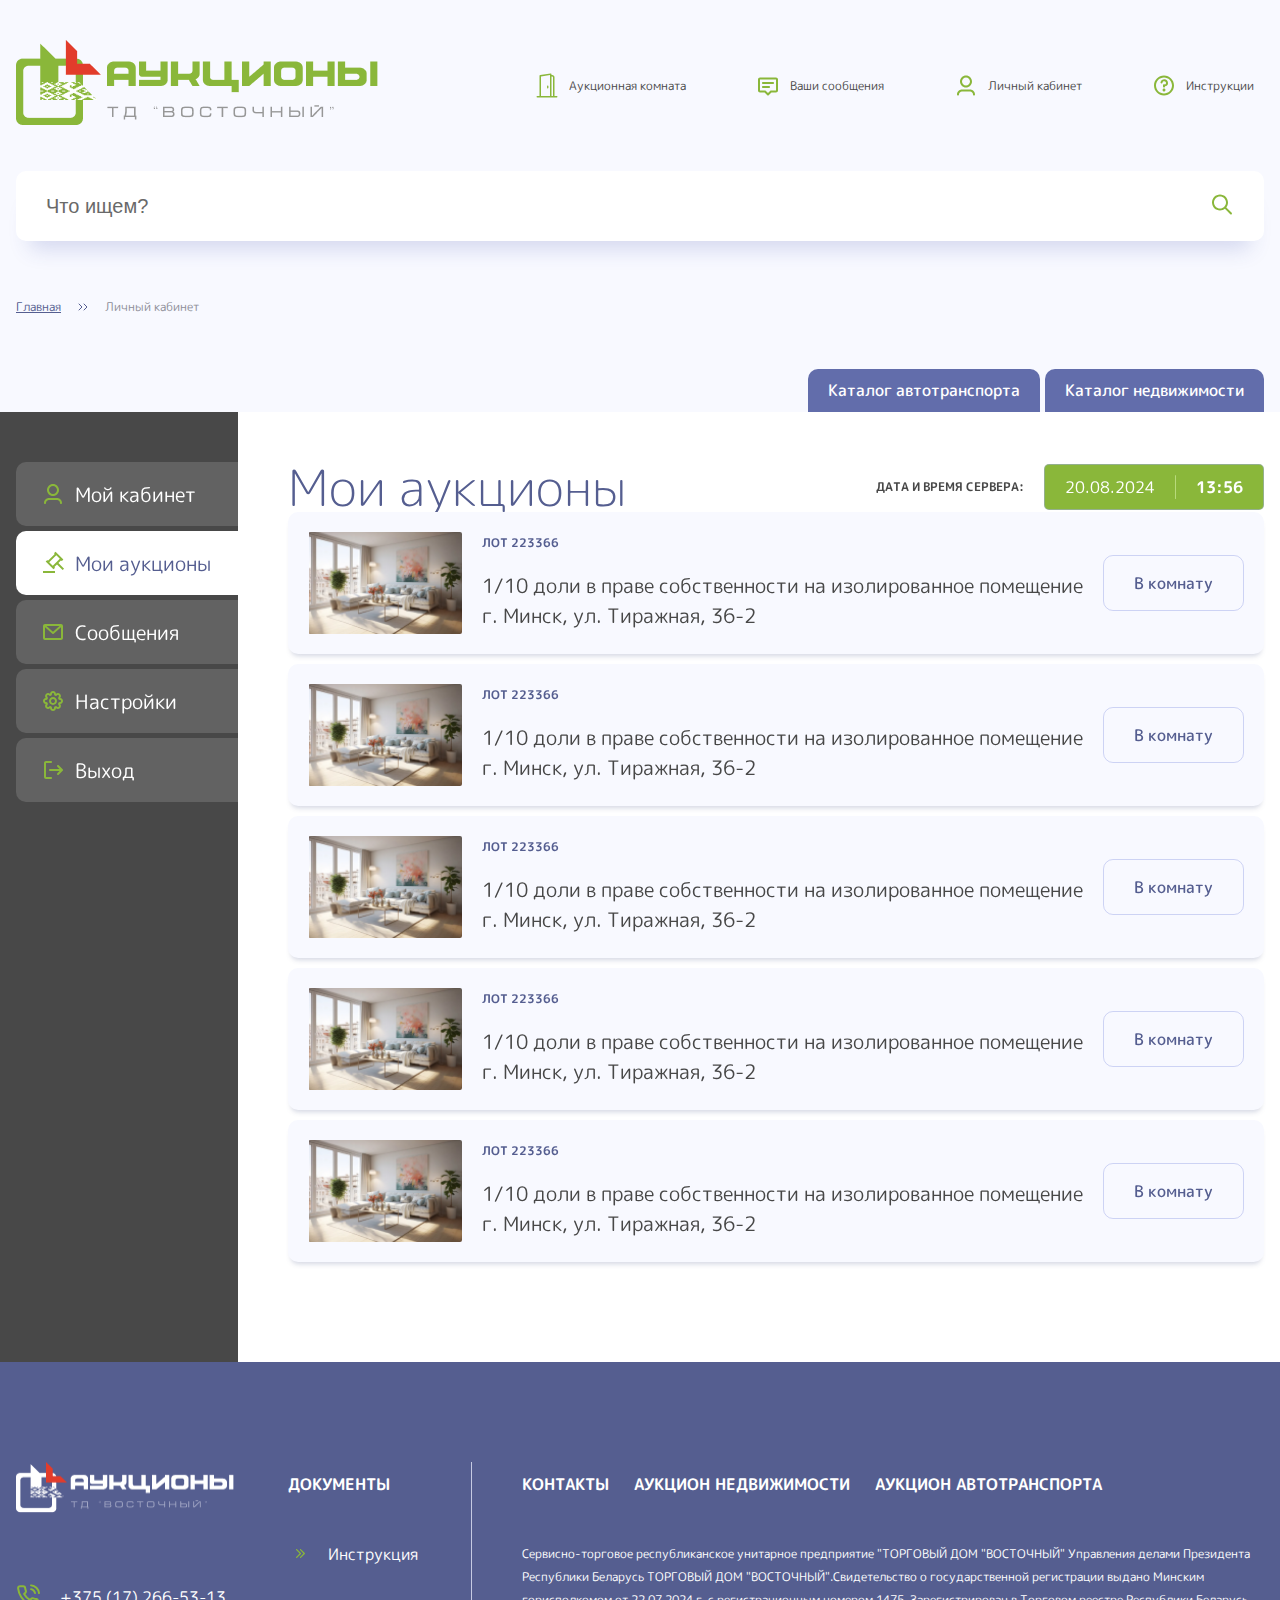
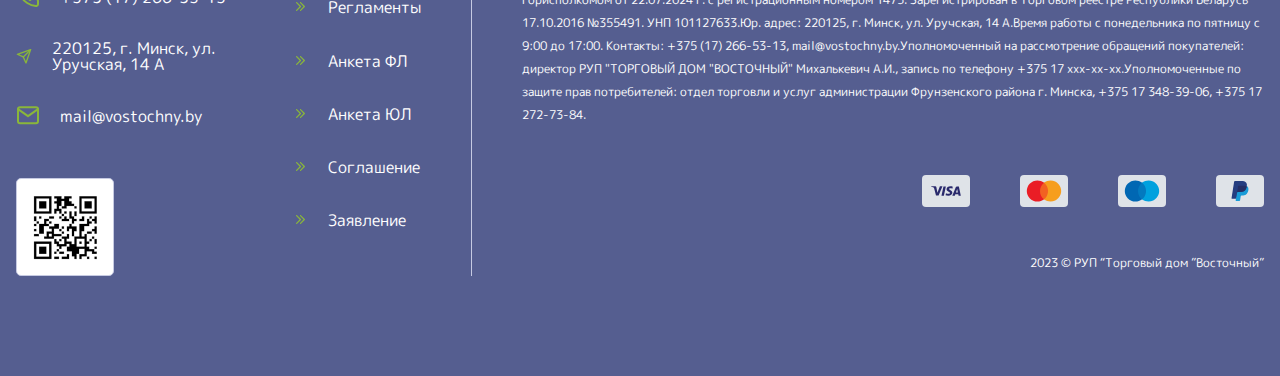
==== commit bb05c806: "end" ====
--- a/src/pages/account/account.html
+++ b/src/pages/account/account.html
@@ -198,7 +198,7 @@
                             </svg>
                             <span>Мой кабинет</span>
                         </li>
-                        <li data-num="1">
+                        <li data-num="1" class="active">
                             <svg xmlns="http://www.w3.org/2000/svg" width="24" height="24" viewBox="0 0 24 24" fill="none">
                                 <g clip-path="url(#clip0_346_2633)">
                                     <path d="M14 20V22H2V20H14ZM14.586 0.686005L22.364 8.464L20.95 9.88L19.89 9.526L17.413 12L23.07 17.657L21.656 19.071L16 13.414L13.596 15.818L13.879 16.95L12.464 18.364L4.686 10.586L6.101 9.172L7.231 9.45401L13.525 3.161L13.172 2.101L14.586 0.686005ZM15.293 4.222L8.222 11.292L11.757 14.828L18.828 7.758L15.293 4.222Z" fill="#8AB73A"/>
@@ -211,13 +211,13 @@
                             </svg>
                             <span>Мои аукционы</span>
                         </li>
-                        <li data-num="2" class="active">
+                        <li data-num="2" >
                             <svg xmlns="http://www.w3.org/2000/svg" width="24" height="24" viewBox="0 0 24 24" fill="none">
                                 <path d="M2 6C2 4.89543 2.89543 4 4 4H20C21.1046 4 22 4.89543 22 6V18C22 19.1046 21.1046 20 20 20H4C2.89543 20 2 19.1046 2 18V6ZM5.51859 6L12 11.6712L18.4814 6H5.51859ZM20 7.32877L12.6585 13.7526C12.2815 14.0825 11.7185 14.0825 11.3415 13.7526L4 7.32877V18H20V7.32877Z" fill="#8AB73A"/>
                             </svg>
                             <span>Сообщения</span>
                         </li>
-                        <li data-num="3" >
+                        <li data-num="3"  >
                             <svg xmlns="http://www.w3.org/2000/svg" width="24" height="24" viewBox="0 0 24 24" fill="none">
                                 <path d="M12 4C11.4477 4 11 4.44772 11 5C11 6.69226 8.95399 7.53974 7.75738 6.34314C7.36686 5.95261 6.73369 5.95261 6.34317 6.34314C5.95265 6.73366 5.95265 7.36683 6.34317 7.75735C7.53982 8.954 6.69223 11 5 11C4.44772 11 4 11.4477 4 12C4 12.5523 4.44772 13 5 13C6.69236 13 7.53964 15.0461 6.34311 16.2426C5.95258 16.6332 5.95258 17.2663 6.34311 17.6569C6.73363 18.0474 7.3668 18.0474 7.75732 17.6569C8.9539 16.4603 11 17.3077 11 19C11 19.5523 11.4477 20 12 20C12.5523 20 13 19.5523 13 19C13 17.3077 15.046 16.4602 16.2427 17.6568C16.6332 18.0474 17.2664 18.0474 17.6569 17.6568C18.0474 17.2663 18.0474 16.6332 17.6569 16.2426C16.4603 15.0461 17.3077 13 19 13C19.5523 13 20 12.5523 20 12C20 11.4477 19.5523 11 19 11C17.3078 11 16.4601 8.95405 17.6568 7.75737C18.0473 7.36684 18.0473 6.73368 17.6568 6.34315C17.2663 5.95263 16.6331 5.95263 16.2426 6.34315C15.046 7.53979 13 6.69219 13 5C13 4.44772 12.5523 4 12 4ZM9.00816 4.77703C9.12224 3.2243 10.4181 2 12 2C13.5819 2 14.8778 3.2243 14.9918 4.77703C16.1704 3.75977 17.9525 3.8104 19.071 4.92894C20.1896 6.04748 20.2402 7.82955 19.2229 9.00816C20.7757 9.12221 22 10.4181 22 12C22 13.5819 20.7757 14.8778 19.223 14.9918C20.2403 16.1704 20.1896 17.9525 19.0711 19.0711C17.9525 20.1896 16.1705 20.2402 14.9918 19.2229C14.8778 20.7757 13.5819 22 12 22C10.4181 22 9.12221 20.7757 9.00816 19.2229C7.82955 20.2402 6.04745 20.1896 4.92889 19.0711C3.81034 17.9525 3.75972 16.1704 4.77702 14.9918C3.2243 14.8778 2 13.5819 2 12C2 10.4181 3.22433 9.12221 4.77709 9.00816C3.75978 7.82955 3.81041 6.04747 4.92896 4.92892C6.0475 3.81038 7.82955 3.75975 9.00816 4.77703Z" fill="#8AB73A"/>
                                 <path d="M12 10C11.4696 10 10.9609 10.2107 10.5858 10.5858C10.2107 10.9609 10 11.4696 10 12C10 12.5304 10.2107 13.0391 10.5858 13.4142C10.9609 13.7893 11.4696 14 12 14C12.5304 14 13.0391 13.7893 13.4142 13.4142C13.7893 13.0391 14 12.5304 14 12C14 11.4696 13.7893 10.9609 13.4142 10.5858C13.0391 10.2107 12.5304 10 12 10ZM9.17157 9.17157C9.92172 8.42143 10.9391 8 12 8C13.0609 8 14.0783 8.42143 14.8284 9.17157C15.5786 9.92172 16 10.9391 16 12C16 13.0609 15.5786 14.0783 14.8284 14.8284C14.0783 15.5786 13.0609 16 12 16C10.9391 16 9.92172 15.5786 9.17157 14.8284C8.42143 14.0783 8 13.0609 8 12C8 10.9391 8.42143 9.92172 9.17157 9.17157Z" fill="#8AB73A"/>
@@ -338,10 +338,88 @@
 
                         </div>
                     </div>
-                    <div data-num="1" class="tab-content">
-                        2
+                    <div data-num="1" class="tab-content active">
+                        <div class="tab-inner">
+                            <div class="auction-inner">
+                                <div class="title-row">
+                                    <h2>Мои аукционы</h2>
+                                    <div class="server-time">
+                                        <p>Дата и время сервера:</p>
+                                        <div>
+                                            <span class="date">20.08.2024</span>
+                                            <div class="separator"></div>
+                                            <span class="time">13:56</span>
+                                        </div>
+                                    </div>
+                                </div>
+                                <div class="auction-cards">
+                                    <div class="auction-card">
+                                        <div class="auction-image">
+                                            <img src="../../assets/images/auctionimage.png" alt="auction-image">
+                                        </div>
+                                        <div class="auction-info">
+                                            <p class="lot">Лот <span>223366</span> </p>
+                                            <p class="auction-title">1/10 доли в праве собственности на изолированное помещение
+                                                г. Минск, ул. Тиражная, 36-2</p>
+                                        </div>
+                                        <a href="#" >В комнату</a>
+                                    </div>
+                                    <div class="auction-card">
+                                        <div class="auction-image">
+                                            <img src="../../assets/images/auctionimage.png" alt="auction-image">
+                                        </div>
+                                        <div class="auction-info">
+                                            <p class="lot">Лот <span>223366</span> </p>
+                                            <p class="auction-title">1/10 доли в праве собственности на изолированное помещение
+                                                г. Минск, ул. Тиражная, 36-2</p>
+                                        </div>
+                                        <a href="#" >В комнату</a>
+                                    </div>
+                                    <div class="auction-card">
+                                        <div class="auction-image">
+                                            <img src="../../assets/images/auctionimage.png" alt="auction-image">
+                                        </div>
+                                        <div class="auction-info">
+                                            <p class="lot">Лот <span>223366</span> </p>
+                                            <p class="auction-title">1/10 доли в праве собственности на изолированное помещение
+                                                г. Минск, ул. Тиражная, 36-2</p>
+                                        </div>
+                                        <a href="#" >В комнату</a>
+                                    </div>
+                                    <div class="auction-card">
+                                        <div class="auction-image">
+                                            <img src="../../assets/images/auctionimage.png" alt="auction-image">
+                                        </div>
+                                        <div class="auction-info">
+                                            <p class="lot">Лот <span>223366</span> </p>
+                                            <p class="auction-title">1/10 доли в праве собственности на изолированное помещение
+                                                г. Минск, ул. Тиражная, 36-2</p>
+                                        </div>
+                                        <a href="#" >В комнату</a>
+                                    </div>
+                                    <div class="auction-card">
+                                        <div class="auction-image">
+                                            <img src="../../assets/images/auctionimage.png" alt="auction-image">
+                                        </div>
+                                        <div class="auction-info">
+                                            <p class="lot">Лот <span>223366</span> </p>
+                                            <p class="auction-title">1/10 доли в праве собственности на изолированное помещение
+                                                г. Минск, ул. Тиражная, 36-2</p>
+                                        </div>
+                                        <a href="#" >В комнату</a>
+                                    </div>
+                                </div>
+                            </div>
+
+                            <div class="auction-card-full">
+                                <div class="back">
+
+                                </div>
+                            </div>
+
+                        </div>
                     </div>
-                    <div data-num="2" class="tab-content active">
+                    <div data-num="2" class="tab-content ">
                         <div class="tab-inner">
                             <div class="title-row">
                                 <h2>Сообщения</h2>
@@ -581,10 +659,103 @@
                                     </div>
                                     <div data-num="2" class="settings-tab-content active">
                                         <div class="settings-tab-inner">
-                                            <p class="cab-subtitle">Изменение пароля</p>
-
+                                            <p class="cab-subtitle">Аккредитация</p>
+                                            <div class="accreditation-cards">
+                                                <div class="accreditation-card">
+                                                    <p>Анкета для юр лица</p>
+                                                    <div class="file-input-wrapper">
+                                                        <span class="file-name"></span>
+                                                        <div class="separator"></div>
+                                                        <div class="custom-fileform">
+                                                            <div class="selectbutton">
+                                                                <svg xmlns="http://www.w3.org/2000/svg" width="24" height="24" viewBox="0 0 24 24" fill="none">
+                                                                    <path d="M19.463 5.57573C18.7758 4.82597 17.5346 4.77977 16.7073 5.60711L8.6073 13.7071C8.39783 13.9166 8.39783 14.1834 8.6073 14.3929C8.81678 14.6024 9.08361 14.6024 9.29309 14.3929L15.9931 7.6929C16.3836 7.30238 17.0168 7.30238 17.4073 7.6929C17.7978 8.08342 17.7978 8.71659 17.4073 9.10711L10.7073 15.8071C9.71678 16.7976 8.18361 16.7976 7.19309 15.8071C6.20256 14.8166 6.20256 13.2834 7.19309 12.2929L15.2931 4.1929C16.8606 2.62537 19.408 2.57436 20.9225 4.20821C22.4748 5.77662 22.5205 8.31157 20.8931 9.82133L11.4073 19.3071C9.21678 21.4976 5.78361 21.4976 3.59309 19.3071C1.40256 17.1166 1.40256 13.6834 3.59309 11.4929L11.6931 3.3929C12.0836 3.00238 12.7168 3.00238 13.1073 3.3929C13.4978 3.78342 13.4978 4.41659 13.1073 4.80711L5.0073 12.9071C3.59783 14.3166 3.59783 16.4834 5.0073 17.8929C6.41678 19.3024 8.58361 19.3024 9.99309 17.8929L19.4931 8.3929C19.5033 8.38266 19.5138 8.37264 19.5245 8.36285C20.2742 7.67557 20.3204 6.43446 19.4931 5.60711C19.4828 5.59687 19.4728 5.58641 19.463 5.57573Z" fill="#8AB73A"/>
+                                                                </svg>
+                                                                <span>Прикрепить файл</span>
+
+                                                            </div>
+                                                            <input  type="file" name="upload" class="input-file"/>
+                                                        </div>
+                                                        <div class="delete-btn">
+                                                            <svg xmlns="http://www.w3.org/2000/svg" width="24" height="24" viewBox="0 0 24 24" fill="none">
+                                                                <path d="M7 4C7 2.89543 7.89543 2 9 2H15C16.1046 2 17 2.89543 17 4V6H18.9897C18.9959 5.99994 19.0021 5.99994 19.0083 6H21C21.5523 6 22 6.44772 22 7C22 7.55228 21.5523 8 21 8H19.9311L19.0638 20.1425C18.989 21.1891 18.1182 22 17.0689 22H6.93112C5.88184 22 5.01096 21.1891 4.9362 20.1425L4.06888 8H3C2.44772 8 2 7.55228 2 7C2 6.44772 2.44772 6 3 6H4.99174C4.99795 5.99994 5.00414 5.99994 5.01032 6H7V4ZM9 6H15V4H9V6ZM6.07398 8L6.93112 20H17.0689L17.926 8H6.07398Z" fill="#F26122"/>
+                                                            </svg>
+                                                            <span>Удалить</span>
+                                                        </div>
+                                                    </div>
+                                                </div>
+                                                <div class="accreditation-card">
+                                                    <p>Копия устава (учредительного договора)</p>
+                                                    <div class="file-input-wrapper">
+                                                        <span class="file-name"></span>
+                                                        <div class="separator"></div>
+                                                        <div class="custom-fileform">
+                                                            <div class="selectbutton">
+                                                                <svg xmlns="http://www.w3.org/2000/svg" width="24" height="24" viewBox="0 0 24 24" fill="none">
+                                                                    <path d="M19.463 5.57573C18.7758 4.82597 17.5346 4.77977 16.7073 5.60711L8.6073 13.7071C8.39783 13.9166 8.39783 14.1834 8.6073 14.3929C8.81678 14.6024 9.08361 14.6024 9.29309 14.3929L15.9931 7.6929C16.3836 7.30238 17.0168 7.30238 17.4073 7.6929C17.7978 8.08342 17.7978 8.71659 17.4073 9.10711L10.7073 15.8071C9.71678 16.7976 8.18361 16.7976 7.19309 15.8071C6.20256 14.8166 6.20256 13.2834 7.19309 12.2929L15.2931 4.1929C16.8606 2.62537 19.408 2.57436 20.9225 4.20821C22.4748 5.77662 22.5205 8.31157 20.8931 9.82133L11.4073 19.3071C9.21678 21.4976 5.78361 21.4976 3.59309 19.3071C1.40256 17.1166 1.40256 13.6834 3.59309 11.4929L11.6931 3.3929C12.0836 3.00238 12.7168 3.00238 13.1073 3.3929C13.4978 3.78342 13.4978 4.41659 13.1073 4.80711L5.0073 12.9071C3.59783 14.3166 3.59783 16.4834 5.0073 17.8929C6.41678 19.3024 8.58361 19.3024 9.99309 17.8929L19.4931 8.3929C19.5033 8.38266 19.5138 8.37264 19.5245 8.36285C20.2742 7.67557 20.3204 6.43446 19.4931 5.60711C19.4828 5.59687 19.4728 5.58641 19.463 5.57573Z" fill="#8AB73A"/>
+                                                                </svg>
+                                                                <span>Прикрепить файл</span>
+
+                                                            </div>
+                                                            <input  type="file" name="upload" class="input-file"/>
+                                                        </div>
+                                                        <div class="delete-btn">
+                                                            <svg xmlns="http://www.w3.org/2000/svg" width="24" height="24" viewBox="0 0 24 24" fill="none">
+                                                                <path d="M7 4C7 2.89543 7.89543 2 9 2H15C16.1046 2 17 2.89543 17 4V6H18.9897C18.9959 5.99994 19.0021 5.99994 19.0083 6H21C21.5523 6 22 6.44772 22 7C22 7.55228 21.5523 8 21 8H19.9311L19.0638 20.1425C18.989 21.1891 18.1182 22 17.0689 22H6.93112C5.88184 22 5.01096 21.1891 4.9362 20.1425L4.06888 8H3C2.44772 8 2 7.55228 2 7C2 6.44772 2.44772 6 3 6H4.99174C4.99795 5.99994 5.00414 5.99994 5.01032 6H7V4ZM9 6H15V4H9V6ZM6.07398 8L6.93112 20H17.0689L17.926 8H6.07398Z" fill="#F26122"/>
+                                                            </svg>
+                                                            <span>Удалить</span>
+                                                        </div>
+                                                    </div>
+                                                </div>
+                                                <div class="accreditation-card">
+                                                    <p>Анкета для юр лица</p>
+                                                    <div class="file-input-wrapper">
+                                                        <span class="file-name"></span>
+                                                        <div class="separator"></div>
+                                                        <div class="custom-fileform">
+                                                            <div class="selectbutton">
+                                                                <svg xmlns="http://www.w3.org/2000/svg" width="24" height="24" viewBox="0 0 24 24" fill="none">
+                                                                    <path d="M19.463 5.57573C18.7758 4.82597 17.5346 4.77977 16.7073 5.60711L8.6073 13.7071C8.39783 13.9166 8.39783 14.1834 8.6073 14.3929C8.81678 14.6024 9.08361 14.6024 9.29309 14.3929L15.9931 7.6929C16.3836 7.30238 17.0168 7.30238 17.4073 7.6929C17.7978 8.08342 17.7978 8.71659 17.4073 9.10711L10.7073 15.8071C9.71678 16.7976 8.18361 16.7976 7.19309 15.8071C6.20256 14.8166 6.20256 13.2834 7.19309 12.2929L15.2931 4.1929C16.8606 2.62537 19.408 2.57436 20.9225 4.20821C22.4748 5.77662 22.5205 8.31157 20.8931 9.82133L11.4073 19.3071C9.21678 21.4976 5.78361 21.4976 3.59309 19.3071C1.40256 17.1166 1.40256 13.6834 3.59309 11.4929L11.6931 3.3929C12.0836 3.00238 12.7168 3.00238 13.1073 3.3929C13.4978 3.78342 13.4978 4.41659 13.1073 4.80711L5.0073 12.9071C3.59783 14.3166 3.59783 16.4834 5.0073 17.8929C6.41678 19.3024 8.58361 19.3024 9.99309 17.8929L19.4931 8.3929C19.5033 8.38266 19.5138 8.37264 19.5245 8.36285C20.2742 7.67557 20.3204 6.43446 19.4931 5.60711C19.4828 5.59687 19.4728 5.58641 19.463 5.57573Z" fill="#8AB73A"/>
+                                                                </svg>
+                                                                <span>Прикрепить файл</span>
+
+                                                            </div>
+                                                            <input  type="file" name="upload" class="input-file"/>
+                                                        </div>
+                                                        <div class="delete-btn">
+                                                            <svg xmlns="http://www.w3.org/2000/svg" width="24" height="24" viewBox="0 0 24 24" fill="none">
+                                                                <path d="M7 4C7 2.89543 7.89543 2 9 2H15C16.1046 2 17 2.89543 17 4V6H18.9897C18.9959 5.99994 19.0021 5.99994 19.0083 6H21C21.5523 6 22 6.44772 22 7C22 7.55228 21.5523 8 21 8H19.9311L19.0638 20.1425C18.989 21.1891 18.1182 22 17.0689 22H6.93112C5.88184 22 5.01096 21.1891 4.9362 20.1425L4.06888 8H3C2.44772 8 2 7.55228 2 7C2 6.44772 2.44772 6 3 6H4.99174C4.99795 5.99994 5.00414 5.99994 5.01032 6H7V4ZM9 6H15V4H9V6ZM6.07398 8L6.93112 20H17.0689L17.926 8H6.07398Z" fill="#F26122"/>
+                                                            </svg>
+                                                            <span>Удалить</span>
+                                                        </div>
+                                                    </div>
+                                                </div>
+                                                <div class="accreditation-card">
+                                                    <p>Копия устава (учредительного договора)</p>
+                                                    <div class="file-input-wrapper">
+                                                        <span class="file-name"></span>
+                                                        <div class="separator"></div>
+                                                        <div class="custom-fileform">
+                                                            <div class="selectbutton">
+                                                                <svg xmlns="http://www.w3.org/2000/svg" width="24" height="24" viewBox="0 0 24 24" fill="none">
+                                                                    <path d="M19.463 5.57573C18.7758 4.82597 17.5346 4.77977 16.7073 5.60711L8.6073 13.7071C8.39783 13.9166 8.39783 14.1834 8.6073 14.3929C8.81678 14.6024 9.08361 14.6024 9.29309 14.3929L15.9931 7.6929C16.3836 7.30238 17.0168 7.30238 17.4073 7.6929C17.7978 8.08342 17.7978 8.71659 17.4073 9.10711L10.7073 15.8071C9.71678 16.7976 8.18361 16.7976 7.19309 15.8071C6.20256 14.8166 6.20256 13.2834 7.19309 12.2929L15.2931 4.1929C16.8606 2.62537 19.408 2.57436 20.9225 4.20821C22.4748 5.77662 22.5205 8.31157 20.8931 9.82133L11.4073 19.3071C9.21678 21.4976 5.78361 21.4976 3.59309 19.3071C1.40256 17.1166 1.40256 13.6834 3.59309 11.4929L11.6931 3.3929C12.0836 3.00238 12.7168 3.00238 13.1073 3.3929C13.4978 3.78342 13.4978 4.41659 13.1073 4.80711L5.0073 12.9071C3.59783 14.3166 3.59783 16.4834 5.0073 17.8929C6.41678 19.3024 8.58361 19.3024 9.99309 17.8929L19.4931 8.3929C19.5033 8.38266 19.5138 8.37264 19.5245 8.36285C20.2742 7.67557 20.3204 6.43446 19.4931 5.60711C19.4828 5.59687 19.4728 5.58641 19.463 5.57573Z" fill="#8AB73A"/>
+                                                                </svg>
+                                                                <span>Прикрепить файл</span>
+
+                                                            </div>
+                                                            <input  type="file" name="upload" class="input-file"/>
+                                                        </div>
+                                                        <div class="delete-btn">
+                                                            <svg xmlns="http://www.w3.org/2000/svg" width="24" height="24" viewBox="0 0 24 24" fill="none">
+                                                                <path d="M7 4C7 2.89543 7.89543 2 9 2H15C16.1046 2 17 2.89543 17 4V6H18.9897C18.9959 5.99994 19.0021 5.99994 19.0083 6H21C21.5523 6 22 6.44772 22 7C22 7.55228 21.5523 8 21 8H19.9311L19.0638 20.1425C18.989 21.1891 18.1182 22 17.0689 22H6.93112C5.88184 22 5.01096 21.1891 4.9362 20.1425L4.06888 8H3C2.44772 8 2 7.55228 2 7C2 6.44772 2.44772 6 3 6H4.99174C4.99795 5.99994 5.00414 5.99994 5.01032 6H7V4ZM9 6H15V4H9V6ZM6.07398 8L6.93112 20H17.0689L17.926 8H6.07398Z" fill="#F26122"/>
+                                                            </svg>
+                                                            <span>Удалить</span>
+                                                        </div>
+                                                    </div>
+                                                </div>
+                                            </div>
                                             <div class="btns-wrapper">
-                                                <button class="save-changes disabled-btn">Сохранить изменения</button>
+                                                <button class="save-changes">Отправить</button>
                                                 <button class="delete-changes">Отмена</button>
                                             </div>
                                         </div>
--- a/src/assets/styles/style.css
+++ b/src/assets/styles/style.css
@@ -3426,6 +3426,59 @@
   font-weight: 800;
   line-height: 150%;
 }
+.account-body .content .right-side .tab-container .tab-content .tab-inner .title-row .server-time {
+  padding: 0;
+  display: flex;
+  align-items: center;
+  gap: 20px;
+  border: none;
+}
+@media (max-width: 768px) {
+  .account-body .content .right-side .tab-container .tab-content .tab-inner .title-row .server-time {
+    flex-direction: column;
+    gap: 10px;
+    align-items: flex-start;
+  }
+}
+.account-body .content .right-side .tab-container .tab-content .tab-inner .title-row .server-time p {
+  color: #484848;
+  font-size: 12px;
+  font-style: normal;
+  font-weight: 800;
+  line-height: 120%; /* 14.4px */
+  text-transform: uppercase;
+}
+.account-body .content .right-side .tab-container .tab-content .tab-inner .title-row .server-time div {
+  display: flex;
+  padding: 10px 20px;
+  align-items: flex-start;
+  gap: 20px;
+  border-radius: 5px;
+  background: #8AB73A;
+}
+.account-body .content .right-side .tab-container .tab-content .tab-inner .title-row .server-time div .date {
+  color: #FFF;
+  font-family: Rounded Mplus 1c;
+  font-size: 16px;
+  font-style: normal;
+  font-weight: 400;
+  line-height: 150%; /* 24px */
+}
+.account-body .content .right-side .tab-container .tab-content .tab-inner .title-row .server-time div .separator {
+  width: 1px;
+  height: 24px;
+  background: #B8DA7B;
+  padding: 0;
+  border: none;
+}
+.account-body .content .right-side .tab-container .tab-content .tab-inner .title-row .server-time div .time {
+  color: #FFF;
+  font-family: Rounded Mplus 1c;
+  font-size: 16px;
+  font-style: normal;
+  font-weight: 800;
+  line-height: 150%; /* 24px */
+}
 .account-body .content .right-side .tab-container .tab-content .tab-inner .cab-subtitle {
   color: #555E90;
   font-size: 35px;
@@ -4098,6 +4151,8 @@
   gap: 30px;
   border-radius: 10px;
   border: 1px solid rgba(159, 170, 233, 0.37);
+  transition: 0.3s ease;
+  cursor: pointer;
 }
 @media (max-width: 768px) {
   .account-body .content .right-side .tab-container .tab-content .tab-inner .messages-panel .messages-wrapper .message-card {
@@ -4191,9 +4246,237 @@
   content: url("data:image/svg+xml,%3Csvg xmlns='http://www.w3.org/2000/svg' width='24' height='24' viewBox='0 0 24 24' fill='none'%3E%3Cpath d='M17.5303 9.53033C17.8232 9.23744 17.8232 8.76256 17.5303 8.46967C17.2374 8.17678 16.7626 8.17678 16.4697 8.46967L17.5303 9.53033ZM9.99998 16L9.46965 16.5304C9.76255 16.8232 10.2374 16.8232 10.5303 16.5303L9.99998 16ZM7.53027 12.4697C7.23737 12.1768 6.7625 12.1768 6.46961 12.4697C6.17671 12.7626 6.17672 13.2374 6.46961 13.5303L7.53027 12.4697ZM16.4697 8.46967L9.46965 15.4697L10.5303 16.5303L17.5303 9.53033L16.4697 8.46967ZM6.46961 13.5303L9.46965 16.5304L10.5303 15.4697L7.53027 12.4697L6.46961 13.5303ZM20.25 12C20.25 16.5563 16.5563 20.25 12 20.25V21.75C17.3848 21.75 21.75 17.3848 21.75 12H20.25ZM12 20.25C7.44365 20.25 3.75 16.5563 3.75 12H2.25C2.25 17.3848 6.61522 21.75 12 21.75V20.25ZM3.75 12C3.75 7.44365 7.44365 3.75 12 3.75V2.25C6.61522 2.25 2.25 6.61522 2.25 12H3.75ZM12 3.75C16.5563 3.75 20.25 7.44365 20.25 12H21.75C21.75 6.61522 17.3848 2.25 12 2.25V3.75Z' fill='%238AB73A'/%3E%3C/svg%3E");
   display: block;
 }
+.account-body .content .right-side .tab-container .tab-content .tab-inner .messages-panel .messages-wrapper .message-card:hover {
+  border: 1px solid #fff;
+  border-radius: 10px;
+  background: #FFF;
+  box-shadow: 0px 13px 16px -12px rgba(85, 94, 144, 0.28);
+}
+.account-body .content .right-side .tab-container .tab-content .tab-inner .accreditation-cards {
+  display: flex;
+  flex-direction: column;
+  gap: 10px;
+}
+.account-body .content .right-side .tab-container .tab-content .tab-inner .accreditation-cards .accreditation-card {
+  display: flex;
+  width: 100%;
+  padding: 15px 30px;
+  align-items: center;
+  gap: 30px;
+  border-radius: 10px;
+  border: 1px solid rgba(159, 170, 233, 0.37);
+  transition: 0.3s ease;
+  cursor: pointer;
+  justify-content: space-between;
+}
+@media (max-width: 1024px) {
+  .account-body .content .right-side .tab-container .tab-content .tab-inner .accreditation-cards .accreditation-card {
+    padding: 15px 10px;
+  }
+}
+@media (max-width: 768px) {
+  .account-body .content .right-side .tab-container .tab-content .tab-inner .accreditation-cards .accreditation-card {
+    flex-direction: column;
+    gap: 20px;
+    align-items: flex-start;
+  }
+}
+.account-body .content .right-side .tab-container .tab-content .tab-inner .accreditation-cards .accreditation-card:hover {
+  border: 1px solid #fff;
+  border-radius: 10px;
+  background: #FFF;
+  box-shadow: 0px 13px 16px -12px rgba(85, 94, 144, 0.28);
+}
+.account-body .content .right-side .tab-container .tab-content .tab-inner .accreditation-cards .accreditation-card p {
+  color: #484848;
+  font-family: Rounded Mplus 1c;
+  font-size: 12px;
+  font-style: normal;
+  font-weight: 800;
+  line-height: 120%; /* 14.4px */
+  text-transform: uppercase;
+}
+.account-body .content .right-side .tab-container .tab-content .tab-inner .accreditation-cards .accreditation-card .file-input-wrapper {
+  display: flex;
+  gap: 20px;
+  align-items: center;
+}
+@media (max-width: 768px) {
+  .account-body .content .right-side .tab-container .tab-content .tab-inner .accreditation-cards .accreditation-card .file-input-wrapper {
+    flex-direction: column;
+    gap: 20px;
+    align-items: flex-start;
+  }
+}
+.account-body .content .right-side .tab-container .tab-content .tab-inner .accreditation-cards .accreditation-card .file-input-wrapper .separator {
+  width: 1px;
+  height: 30px;
+  background: rgba(159, 170, 233, 0.48);
+}
+@media (max-width: 768px) {
+  .account-body .content .right-side .tab-container .tab-content .tab-inner .accreditation-cards .accreditation-card .file-input-wrapper .separator {
+    display: none;
+  }
+}
+.account-body .content .right-side .tab-container .tab-content .tab-inner .accreditation-cards .accreditation-card .file-input-wrapper .file-name {
+  color: #555E90;
+  font-size: 20px;
+  font-style: normal;
+  font-weight: 400;
+  line-height: 150%; /* 30px */
+}
+@media (max-width: 1024px) {
+  .account-body .content .right-side .tab-container .tab-content .tab-inner .accreditation-cards .accreditation-card .file-input-wrapper .file-name {
+    font-size: 16px;
+  }
+}
+.account-body .content .right-side .tab-container .tab-content .tab-inner .accreditation-cards .accreditation-card .file-input-wrapper .custom-fileform {
+  cursor: pointer;
+  transition: 0.3s ease;
+  position: relative;
+}
+.account-body .content .right-side .tab-container .tab-content .tab-inner .accreditation-cards .accreditation-card .file-input-wrapper .custom-fileform .selectbutton {
+  display: flex;
+  height: 25px;
+  align-items: center;
+  gap: 10px;
+  color: #8AB73A;
+  font-size: 12px;
+  font-style: normal;
+  font-weight: 800;
+  line-height: 120%; /* 14.4px */
+  text-transform: uppercase;
+  cursor: pointer;
+  transition: 0.3s ease;
+}
+.account-body .content .right-side .tab-container .tab-content .tab-inner .accreditation-cards .accreditation-card .file-input-wrapper .custom-fileform .selectbutton:hover svg path {
+  fill: #B8DA7B;
+}
+.account-body .content .right-side .tab-container .tab-content .tab-inner .accreditation-cards .accreditation-card .file-input-wrapper .custom-fileform input[type=file] {
+  cursor: pointer;
+  position: absolute;
+  top: 0;
+  left: 0;
+  width: 100%;
+  -moz-opacity: 0;
+  filter: alpha(opacity=0);
+  opacity: 0;
+  height: 25px;
+  z-index: 20;
+}
+.account-body .content .right-side .tab-container .tab-content .tab-inner .accreditation-cards .accreditation-card .file-input-wrapper .custom-fileform:hover .selectbutton {
+  color: #B8DA7B;
+}
+.account-body .content .right-side .tab-container .tab-content .tab-inner .accreditation-cards .accreditation-card .file-input-wrapper .custom-fileform:hover .selectbutton svg path {
+  fill: #B8DA7B;
+}
+.account-body .content .right-side .tab-container .tab-content .tab-inner .accreditation-cards .accreditation-card .file-input-wrapper .delete-btn {
+  display: flex;
+  align-items: center;
+  gap: 15px;
+  transition: 0.3s ease;
+}
+.account-body .content .right-side .tab-container .tab-content .tab-inner .accreditation-cards .accreditation-card .file-input-wrapper .delete-btn:hover svg path {
+  fill: #FF9263;
+}
+.account-body .content .right-side .tab-container .tab-content .tab-inner .accreditation-cards .accreditation-card .file-input-wrapper .delete-btn:hover span {
+  color: #FF9263;
+}
+.account-body .content .right-side .tab-container .tab-content .tab-inner .accreditation-cards .accreditation-card .file-input-wrapper .delete-btn span {
+  color: #F26122;
+  font-size: 12px;
+  font-style: normal;
+  font-weight: 800;
+  line-height: 120%; /* 14.4px */
+  text-transform: uppercase;
+  transition: 0.3s ease;
+}
 .account-body .content .right-side .tab-container .tab-content .tab-inner .controls {
   margin-top: 20px;
 }
+.account-body .content .right-side .tab-container .tab-content .tab-inner .auction-cards {
+  display: flex;
+  flex-direction: column;
+  gap: 10px;
+}
+.account-body .content .right-side .tab-container .tab-content .tab-inner .auction-cards .auction-card {
+  display: flex;
+  width: 100%;
+  padding: 20px;
+  align-items: center;
+  gap: 20px;
+  border-radius: 10px;
+  background: #F8F9FF;
+  box-shadow: 0px 5px 5px -3px rgba(85, 94, 144, 0.25);
+}
+@media (max-width: 768px) {
+  .account-body .content .right-side .tab-container .tab-content .tab-inner .auction-cards .auction-card {
+    flex-direction: column;
+    align-items: flex-start;
+  }
+}
+.account-body .content .right-side .tab-container .tab-content .tab-inner .auction-cards .auction-card:hover {
+  border-radius: 10px;
+  background: #FCFCFF;
+  box-shadow: 0px 21px 18px -16px rgba(85, 94, 144, 0.25);
+}
+.account-body .content .right-side .tab-container .tab-content .tab-inner .auction-cards .auction-card .auction-image {
+  width: 154px;
+  height: 102px;
+  border-radius: 2px;
+  flex-shrink: 0;
+  overflow: hidden;
+}
+.account-body .content .right-side .tab-container .tab-content .tab-inner .auction-cards .auction-card .auction-image img {
+  width: 100%;
+  height: 100%;
+  object-fit: contain;
+}
+.account-body .content .right-side .tab-container .tab-content .tab-inner .auction-cards .auction-card .auction-info {
+  display: flex;
+  flex-direction: column;
+  gap: 20px;
+}
+.account-body .content .right-side .tab-container .tab-content .tab-inner .auction-cards .auction-card .auction-info .lot {
+  color: #555E90;
+  font-size: 12px;
+  font-style: normal;
+  font-weight: 800;
+  line-height: 120%; /* 14.4px */
+  text-transform: uppercase;
+}
+.account-body .content .right-side .tab-container .tab-content .tab-inner .auction-cards .auction-card .auction-info .auction-title {
+  color: #484848;
+  font-size: 20px;
+  font-style: normal;
+  font-weight: 400;
+  line-height: normal;
+}
+@media (max-width: 1024px) {
+  .account-body .content .right-side .tab-container .tab-content .tab-inner .auction-cards .auction-card .auction-info .auction-title {
+    font-size: 16px;
+  }
+}
+.account-body .content .right-side .tab-container .tab-content .tab-inner .auction-cards .auction-card a {
+  display: flex;
+  padding: 15px 30px;
+  justify-content: center;
+  align-items: center;
+  gap: 20px;
+  border-radius: 10px;
+  border: 1px solid rgba(159, 170, 233, 0.48);
+  color: #555E90;
+  font-size: 16px;
+  font-style: normal;
+  font-weight: 500;
+  line-height: 150%; /* 24px */
+  transition: 0.3s ease;
+  flex-shrink: 0;
+}
+.account-body .content .right-side .tab-container .tab-content .tab-inner .auction-cards .auction-card a:hover {
+  background: #9FAAE9;
+  color: #fff;
+}
 .account-body .content .right-side .tab-container .tab-content.active {
   display: block;
 }
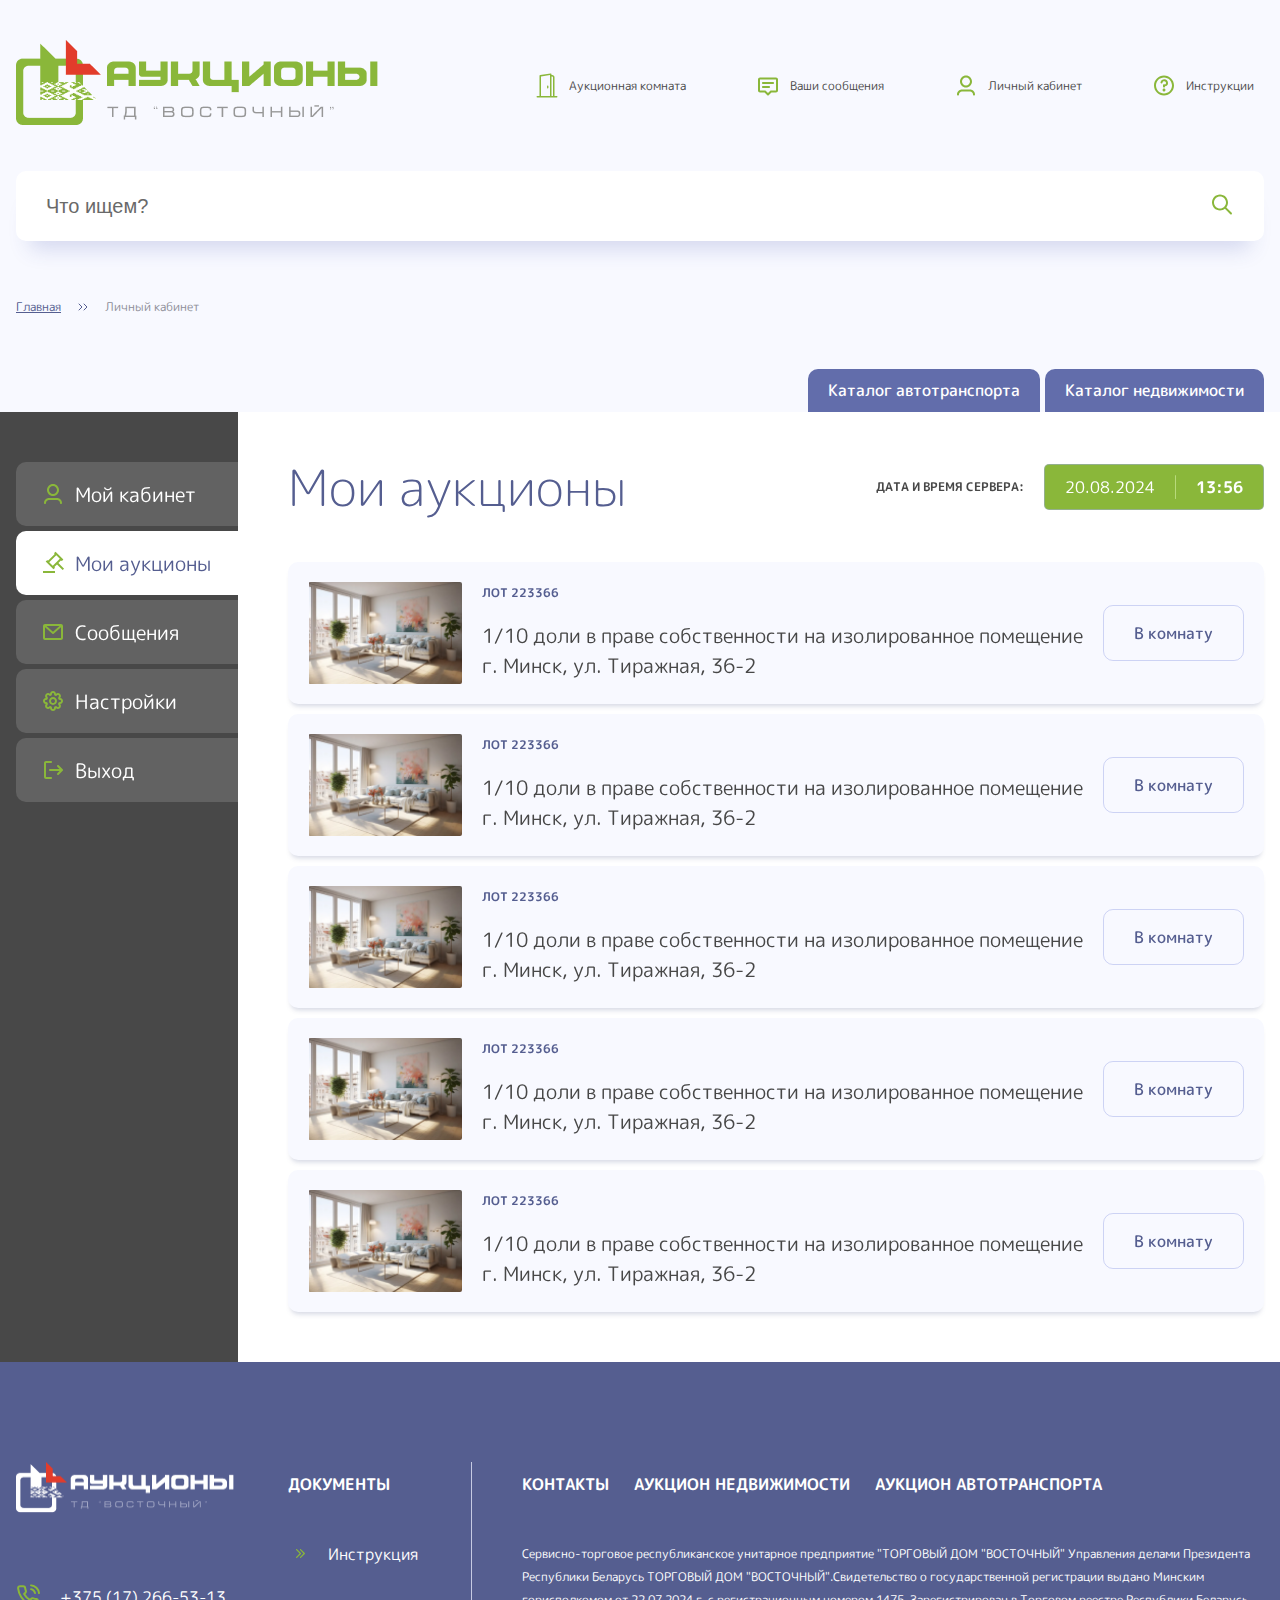
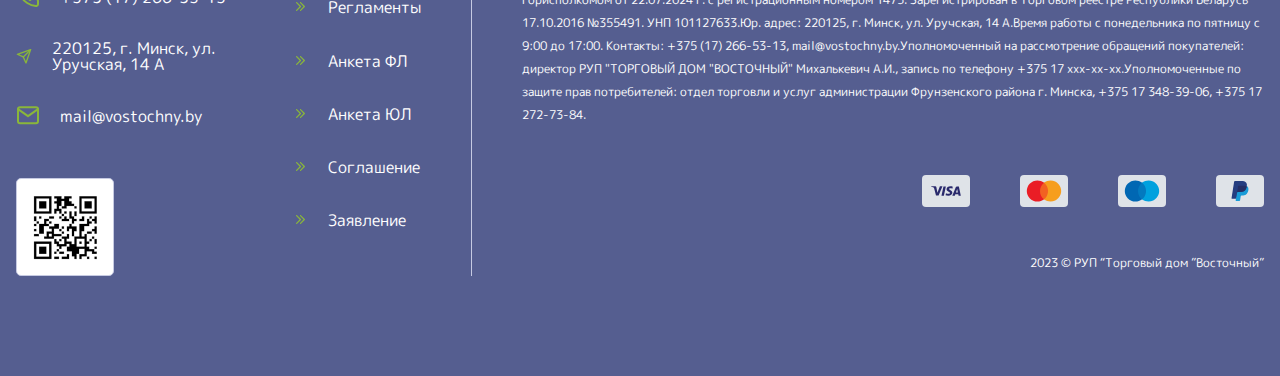
==== commit b4d6c7bc: "end" ====
--- a/src/pages/account/account.html
+++ b/src/pages/account/account.html
@@ -362,7 +362,7 @@
                                             <p class="auction-title">1/10 доли в праве собственности на изолированное помещение
                                                 г. Минск, ул. Тиражная, 36-2</p>
                                         </div>
-                                        <a href="#" >В комнату</a>
+                                        <a class="to-room" href="#" >В комнату</a>
                                     </div>
                                     <div class="auction-card">
                                         <div class="auction-image">
@@ -373,7 +373,7 @@
                                             <p class="auction-title">1/10 доли в праве собственности на изолированное помещение
                                                 г. Минск, ул. Тиражная, 36-2</p>
                                         </div>
-                                        <a href="#" >В комнату</a>
+                                        <a class="to-room" href="#" >В комнату</a>
                                     </div>
                                     <div class="auction-card">
                                         <div class="auction-image">
@@ -384,7 +384,7 @@
                                             <p class="auction-title">1/10 доли в праве собственности на изолированное помещение
                                                 г. Минск, ул. Тиражная, 36-2</p>
                                         </div>
-                                        <a href="#" >В комнату</a>
+                                        <a class="to-room" href="#" >В комнату</a>
                                     </div>
                                     <div class="auction-card">
                                         <div class="auction-image">
@@ -395,7 +395,7 @@
                                             <p class="auction-title">1/10 доли в праве собственности на изолированное помещение
                                                 г. Минск, ул. Тиражная, 36-2</p>
                                         </div>
-                                        <a href="#" >В комнату</a>
+                                        <a class="to-room" href="#" >В комнату</a>
                                     </div>
                                     <div class="auction-card">
                                         <div class="auction-image">
@@ -406,15 +406,183 @@
                                             <p class="auction-title">1/10 доли в праве собственности на изолированное помещение
                                                 г. Минск, ул. Тиражная, 36-2</p>
                                         </div>
-                                        <a href="#" >В комнату</a>
+                                        <a class="to-room" href="#" >В комнату</a>
                                     </div>
                                 </div>
                             </div>
 
                             <div class="auction-card-full">
                                 <div class="back">
-
+                                    <svg xmlns="http://www.w3.org/2000/svg" width="24" height="24" viewBox="0 0 24 24" fill="none">
+                                        <path d="M11.7071 5.29289C12.0976 5.68342 12.0976 6.31658 11.7071 6.70711L7.41421 11H19C19.5523 11 20 11.4477 20 12C20 12.5523 19.5523 13 19 13H7.41421L11.7071 17.2929C12.0976 17.6834 12.0976 18.3166 11.7071 18.7071C11.3166 19.0976 10.6834 19.0976 10.2929 18.7071L4.29289 12.7071C4.10536 12.5196 4 12.2652 4 12C4 11.7348 4.10536 11.4804 4.29289 11.2929L10.2929 5.29289C10.6834 4.90237 11.3166 4.90237 11.7071 5.29289Z" fill="#555E90"/>
+                                    </svg>
+                                    <span>Вернуться</span>
                                 </div>
+                                <div class="title-row">
+                                    <h2>Hyundai Creta 1.6 AT, 2021, 56 650 км</h2>
+                                    <div class="server-time">
+                                        <p>Дата и время сервера:</p>
+                                        <div>
+                                            <span class="date">20.08.2024</span>
+                                            <div class="separator"></div>
+                                            <span class="time">13:56</span>
+                                        </div>
+                                    </div>
+                                </div>
+                                <p class="articul">Лот 223669</p>
+                                <div class="lot-info">
+                                    <div class="general-info">
+                                        <ul>
+                                            <li>
+                                                <span>Количество товара:</span>
+                                                <span>1 шт.</span>
+                                            </li>
+                                            <li>
+                                                <span>Количество участников:</span>
+                                                <span>25</span>
+                                            </li>
+                                            <li>
+                                                <span>ваш код участника:</span>
+                                                <span>316549331</span>
+                                            </li>
+                                            <li>
+                                                <span>сумма последней ставки:</span>
+                                                <span>3 320 BYN</span>
+                                            </li>
+                                            <li>
+                                                <span>текущий статус аукциона:</span>
+                                                <span>Равные ставки</span>
+                                            </li>
+                                        </ul>
+                                        <div class="image-wrapper">
+                                            <img src="../../assets/images/car.png" alt="lot-image">
+                                        </div>
+                                    </div>
+                                    <div class="bet">
+                                        <form>
+                                            <div class="time-to-bet">
+                                                <p>Оставшееся время на ставку</p>
+                                                <div class="timer">
+                                                    <div class="timer-hours"><span>12</span></div>
+                                                    <div class="timer-separator"></div>
+                                                    <div class="timer-minutes"><span>34</span></div>
+                                                    <div class="timer-separator"></div>
+                                                    <div class="timer-seconds"><span>55</span></div>
+                                                </div>
+                                            </div>
+                                            <div class="column">
+                                                <p>Предложить новую ставку с учетом шага аукциона</p>
+                                                <input type="tel" placeholder="10 000 BYN">
+                                            </div>
+                                            <button type="submit">Сделать ставку</button>
+                                        </form>
+                                    </div>
+                                    <div class="bargaining">
+                                        <p class="bargaining-title">Ход торгов</p>
+                                        <div class="bargaining-body">
+                                            <div class="bargaining-head">
+                                                <span>Шаг</span>
+                                                <span>Код<br>участника</span>
+                                                <span>Дата и время подачи <br>предложения</span>
+                                                <span>Предложенная<br>цена BYN</span>
+                                                <span>Эквивалент $ <br> по курсу НБ РБ</span>
+                                            </div>
+                                            <div class="bargaining-card">
+                                                <div>
+                                                    <span>Шаг</span>
+                                                    <span>1</span>
+                                                </div>
+                                                <div>
+                                                    <span>Код<br>участника</span>
+                                                    <span>233651</span>
+                                                </div>
+                                                <div>
+                                                    <span>Дата и время подачи <br>предложения</span>
+                                                    <span>29.09.2023 16:11</span>
+                                                </div>
+                                                <div>
+                                                    <span>Предложенная<br>цена BYN</span>
+                                                    <span>10 250</span>
+                                                </div>
+                                                <div>
+                                                    <span>Эквивалент $ <br> по курсу НБ РБ</span>
+                                                    <span>3 118</span>
+                                                </div>
+
+                                            </div>
+                                            <div class="bargaining-card">
+                                                <div>
+                                                    <span>Шаг</span>
+                                                    <span>1</span>
+                                                </div>
+                                                <div>
+                                                    <span>Код<br>участника</span>
+                                                    <span>233651</span>
+                                                </div>
+                                                <div>
+                                                    <span>Дата и время подачи <br>предложения</span>
+                                                    <span>29.09.2023 16:11</span>
+                                                </div>
+                                                <div>
+                                                    <span>Предложенная<br>цена BYN</span>
+                                                    <span>10 250</span>
+                                                </div>
+                                                <div>
+                                                    <span>Эквивалент $ <br> по курсу НБ РБ</span>
+                                                    <span>3 118</span>
+                                                </div>
+
+                                            </div>
+                                            <div class="bargaining-card">
+                                                <div>
+                                                    <span>Шаг</span>
+                                                    <span>1</span>
+                                                </div>
+                                                <div>
+                                                    <span>Код<br>участника</span>
+                                                    <span>233651</span>
+                                                </div>
+                                                <div>
+                                                    <span>Дата и время подачи <br>предложения</span>
+                                                    <span>29.09.2023 16:11</span>
+                                                </div>
+                                                <div>
+                                                    <span>Предложенная<br>цена BYN</span>
+                                                    <span>10 250</span>
+                                                </div>
+                                                <div>
+                                                    <span>Эквивалент $ <br> по курсу НБ РБ</span>
+                                                    <span>3 118</span>
+                                                </div>
+
+                                            </div>
+                                            <div class="bargaining-card">
+                                                <div>
+                                                    <span>Шаг</span>
+                                                    <span>1</span>
+                                                </div>
+                                                <div>
+                                                    <span>Код<br>участника</span>
+                                                    <span>233651</span>
+                                                </div>
+                                                <div>
+                                                    <span>Дата и время подачи <br>предложения</span>
+                                                    <span>29.09.2023 16:11</span>
+                                                </div>
+                                                <div>
+                                                    <span>Предложенная<br>цена BYN</span>
+                                                    <span>10 250</span>
+                                                </div>
+                                                <div>
+                                                    <span>Эквивалент $ <br> по курсу НБ РБ</span>
+                                                    <span>3 118</span>
+                                                </div>
+
+                                            </div>
+                                        </div>
+                                    </div>
+                                </div>
+
                             </div>
 
                         </div>
--- a/src/assets/styles/style.css
+++ b/src/assets/styles/style.css
@@ -3344,6 +3344,7 @@
   width: 100%;
 }
 .account-body .content .right-side .tab-container .tab-content {
+  position: relative;
   width: 100%;
   display: none;
 }
@@ -3447,6 +3448,7 @@
   font-weight: 800;
   line-height: 120%; /* 14.4px */
   text-transform: uppercase;
+  white-space: nowrap;
 }
 .account-body .content .right-side .tab-container .tab-content .tab-inner .title-row .server-time div {
   display: flex;
@@ -3644,7 +3646,9 @@
 }
 .account-body .content .right-side .tab-container .tab-content .tab-inner .user-data li span.clicable-span {
   display: flex;
-  max-width: 424px;
+  justify-content: space-between;
+  align-items: center;
+  max-width: 380px;
   width: 100%;
   padding: 3px;
   gap: 20px;
@@ -3657,11 +3661,14 @@
   border: 1px solid transparent;
   transition: 0.3s ease;
   border-radius: 5px;
+  margin-right: 30px;
 }
 @media (max-width: 768px) {
   .account-body .content .right-side .tab-container .tab-content .tab-inner .user-data li span.clicable-span {
     font-size: 15px;
     gap: 10px;
+    margin-right: 0;
+    max-width: 100%;
   }
 }
 .account-body .content .right-side .tab-container .tab-content .tab-inner .user-data li span.clicable-span:after {
@@ -3866,6 +3873,7 @@
   .account-body .content .right-side .tab-container .tab-content .tab-inner .settings-tabs .settings-tab-container .settings-tab-content .settings-tab-inner .user-data li {
     border: none;
     flex-direction: column;
+    align-items: flex-start;
   }
 }
 .account-body .content .right-side .tab-container .tab-content .tab-inner .settings-tabs .settings-tab-container .settings-tab-content .settings-tab-inner .user-data li:hover {
@@ -4477,6 +4485,462 @@
   background: #9FAAE9;
   color: #fff;
 }
+.account-body .content .right-side .tab-container .tab-content .tab-inner .auction-inner {
+  display: flex;
+  flex-direction: column;
+  gap: 50px;
+}
+.account-body .content .right-side .tab-container .tab-content .tab-inner .auction-inner.hide {
+  display: none;
+}
+.account-body .content .right-side .tab-container .tab-content .tab-inner .auction-card-full {
+  display: flex;
+  flex-direction: column;
+  gap: 50px;
+  display: none;
+}
+.account-body .content .right-side .tab-container .tab-content .tab-inner .auction-card-full.active {
+  display: flex;
+}
+.account-body .content .right-side .tab-container .tab-content .tab-inner .auction-card-full .back {
+  display: flex;
+  gap: 20px;
+  align-items: center;
+  transition: 0.3s ease;
+  cursor: pointer;
+}
+.account-body .content .right-side .tab-container .tab-content .tab-inner .auction-card-full .back span {
+  color: #555E90;
+  font-size: 12px;
+  font-style: normal;
+  font-weight: 800;
+  line-height: 120%; /* 14.4px */
+  text-transform: uppercase;
+  transition: 0.3s ease;
+}
+.account-body .content .right-side .tab-container .tab-content .tab-inner .auction-card-full .back:hover svg path {
+  fill: #9FAAE9;
+}
+.account-body .content .right-side .tab-container .tab-content .tab-inner .auction-card-full .back:hover span {
+  color: #9FAAE9;
+}
+.account-body .content .right-side .tab-container .tab-content .tab-inner .auction-card-full .articul {
+  color: #555E90;
+  font-size: 12px;
+  font-style: normal;
+  font-weight: 800;
+  line-height: 120%; /* 14.4px */
+  text-transform: uppercase;
+}
+.account-body .content .right-side .tab-container .tab-content .tab-inner .auction-card-full .lot-info {
+  border-radius: 10px;
+  background: #F8F9FF;
+  padding: 50px;
+  display: flex;
+  flex-direction: column;
+  gap: 50px;
+}
+@media (max-width: 1200px) {
+  .account-body .content .right-side .tab-container .tab-content .tab-inner .auction-card-full .lot-info {
+    padding: 25px;
+  }
+}
+@media (max-width: 768px) {
+  .account-body .content .right-side .tab-container .tab-content .tab-inner .auction-card-full .lot-info {
+    padding: 10px;
+  }
+}
+.account-body .content .right-side .tab-container .tab-content .tab-inner .auction-card-full .lot-info .general-info {
+  display: flex;
+  gap: 50px;
+}
+@media (max-width: 1024px) {
+  .account-body .content .right-side .tab-container .tab-content .tab-inner .auction-card-full .lot-info .general-info {
+    flex-direction: column-reverse;
+  }
+}
+.account-body .content .right-side .tab-container .tab-content .tab-inner .auction-card-full .lot-info .general-info ul {
+  display: flex;
+  flex-direction: column;
+  justify-content: space-between;
+  width: 100%;
+}
+.account-body .content .right-side .tab-container .tab-content .tab-inner .auction-card-full .lot-info .general-info ul li {
+  display: flex;
+  padding: 15px 0px;
+  justify-content: space-between;
+  align-items: center;
+  align-self: stretch;
+  border-top: 1px solid rgba(159, 170, 233, 0.28);
+}
+.account-body .content .right-side .tab-container .tab-content .tab-inner .auction-card-full .lot-info .general-info ul li:last-child {
+  border-bottom: 1px solid rgba(159, 170, 233, 0.28);
+}
+@media (max-width: 460px) {
+  .account-body .content .right-side .tab-container .tab-content .tab-inner .auction-card-full .lot-info .general-info ul li {
+    flex-direction: column;
+    gap: 5px;
+    align-items: flex-start;
+  }
+}
+.account-body .content .right-side .tab-container .tab-content .tab-inner .auction-card-full .lot-info .general-info ul li span:first-child {
+  color: #484848;
+  font-size: 12px;
+  font-style: normal;
+  font-weight: 800;
+  line-height: 120%; /* 14.4px */
+  text-transform: uppercase;
+}
+.account-body .content .right-side .tab-container .tab-content .tab-inner .auction-card-full .lot-info .general-info ul li span:last-child {
+  color: #555E90;
+  font-size: 20px;
+  font-style: normal;
+  font-weight: 400;
+  line-height: 150%; /* 30px */
+}
+@media (max-width: 1024px) {
+  .account-body .content .right-side .tab-container .tab-content .tab-inner .auction-card-full .lot-info .general-info ul li span:last-child {
+    font-size: 16px;
+  }
+}
+.account-body .content .right-side .tab-container .tab-content .tab-inner .auction-card-full .lot-info .general-info .image-wrapper {
+  max-width: 535px;
+  height: 355px;
+  width: 100%;
+  border-radius: 5.74px;
+  background: lightgray 50%/cover no-repeat;
+  overflow: hidden;
+}
+@media (max-width: 1024px) {
+  .account-body .content .right-side .tab-container .tab-content .tab-inner .auction-card-full .lot-info .general-info .image-wrapper {
+    max-width: 100%;
+    height: 555px;
+  }
+}
+@media (max-width: 768px) {
+  .account-body .content .right-side .tab-container .tab-content .tab-inner .auction-card-full .lot-info .general-info .image-wrapper {
+    height: 275px;
+  }
+}
+@media (max-width: 460px) {
+  .account-body .content .right-side .tab-container .tab-content .tab-inner .auction-card-full .lot-info .general-info .image-wrapper {
+    height: 205px;
+  }
+}
+.account-body .content .right-side .tab-container .tab-content .tab-inner .auction-card-full .lot-info .general-info .image-wrapper img {
+  width: 100%;
+  height: 100%;
+  object-fit: cover;
+}
+.account-body .content .right-side .tab-container .tab-content .tab-inner .auction-card-full .lot-info .bet {
+  display: flex;
+  padding: 30px 50px;
+  justify-content: space-between;
+  align-items: center;
+  align-self: stretch;
+  width: 100%;
+  border-radius: 10px;
+  background: #555E90;
+}
+@media (max-width: 1375px) {
+  .account-body .content .right-side .tab-container .tab-content .tab-inner .auction-card-full .lot-info .bet {
+    padding: 30px 20px;
+  }
+}
+@media (max-width: 768px) {
+  .account-body .content .right-side .tab-container .tab-content .tab-inner .auction-card-full .lot-info .bet {
+    padding: 20px 10px;
+  }
+}
+.account-body .content .right-side .tab-container .tab-content .tab-inner .auction-card-full .lot-info .bet form {
+  width: 100%;
+  display: flex;
+  align-items: flex-start;
+  justify-content: space-between;
+  gap: 10px;
+}
+@media (max-width: 1250px) {
+  .account-body .content .right-side .tab-container .tab-content .tab-inner .auction-card-full .lot-info .bet form {
+    flex-direction: column;
+    gap: 30px;
+    align-items: center;
+  }
+}
+.account-body .content .right-side .tab-container .tab-content .tab-inner .auction-card-full .lot-info .bet form .time-to-bet {
+  display: flex;
+  flex-direction: column;
+  gap: 10px;
+}
+.account-body .content .right-side .tab-container .tab-content .tab-inner .auction-card-full .lot-info .bet form .time-to-bet p {
+  color: #FFF;
+  font-family: Rounded Mplus 1c;
+  font-size: 12px;
+  font-style: normal;
+  font-weight: 800;
+  line-height: 100%; /* 12px */
+  text-transform: uppercase;
+}
+.account-body .content .right-side .tab-container .tab-content .tab-inner .auction-card-full .lot-info .bet form .time-to-bet .timer {
+  display: flex;
+  gap: 10px;
+  justify-content: center;
+  align-items: center;
+  transition: 0.3s ease;
+}
+.account-body .content .right-side .tab-container .tab-content .tab-inner .auction-card-full .lot-info .bet form .time-to-bet .timer .timer-hours, .account-body .content .right-side .tab-container .tab-content .tab-inner .auction-card-full .lot-info .bet form .time-to-bet .timer .timer-minutes, .account-body .content .right-side .tab-container .tab-content .tab-inner .auction-card-full .lot-info .bet form .time-to-bet .timer .timer-seconds {
+  display: flex;
+  height: 60px;
+  padding: 5px;
+  justify-content: center;
+  align-items: center;
+  gap: 10px;
+  border-radius: 5px;
+  transition: 0.3s ease;
+}
+.account-body .content .right-side .tab-container .tab-content .tab-inner .auction-card-full .lot-info .bet form .time-to-bet .timer .timer-hours span, .account-body .content .right-side .tab-container .tab-content .tab-inner .auction-card-full .lot-info .bet form .time-to-bet .timer .timer-minutes span, .account-body .content .right-side .tab-container .tab-content .tab-inner .auction-card-full .lot-info .bet form .time-to-bet .timer .timer-seconds span {
+  color: #FFF;
+  font-size: 35px;
+  font-style: normal;
+  font-weight: 800;
+  line-height: 100%; /* 35px */
+  transition: 0.3s ease;
+}
+@media (max-width: 1024px) {
+  .account-body .content .right-side .tab-container .tab-content .tab-inner .auction-card-full .lot-info .bet form .time-to-bet .timer .timer-hours span, .account-body .content .right-side .tab-container .tab-content .tab-inner .auction-card-full .lot-info .bet form .time-to-bet .timer .timer-minutes span, .account-body .content .right-side .tab-container .tab-content .tab-inner .auction-card-full .lot-info .bet form .time-to-bet .timer .timer-seconds span {
+    font-size: 25px;
+  }
+}
+.account-body .content .right-side .tab-container .tab-content .tab-inner .auction-card-full .lot-info .bet form .time-to-bet .timer .timer-separator::after {
+  content: url("data:image/svg+xml,%3Csvg xmlns='http://www.w3.org/2000/svg' width='3' height='18' viewBox='0 0 3 18' fill='none'%3E%3Cpath d='M2.53846 4.5418C2.26346 4.83795 1.91442 4.98603 1.49135 4.98603C1.06827 4.98603 0.708654 4.83795 0.4125 4.5418C0.1375 4.24565 0 3.89661 0 3.49469V2.13026C0 1.70719 0.1375 1.35815 0.4125 1.08315C0.708654 0.786993 1.06827 0.638916 1.49135 0.638916C1.91442 0.638916 2.26346 0.786993 2.53846 1.08315C2.83462 1.35815 2.98269 1.70719 2.98269 2.13026V3.49469C2.98269 3.89661 2.83462 4.24565 2.53846 4.5418ZM2.53846 16.9168C2.26346 17.213 1.91442 17.361 1.49135 17.361C1.06827 17.361 0.708654 17.213 0.4125 16.9168C0.1375 16.6206 0 16.2716 0 15.8697V14.5053C0 14.0822 0.1375 13.7331 0.4125 13.4581C0.708654 13.162 1.06827 13.0139 1.49135 13.0139C1.91442 13.0139 2.26346 13.162 2.53846 13.4581C2.83462 13.7331 2.98269 14.0822 2.98269 14.5053V15.8697C2.98269 16.2716 2.83462 16.6206 2.53846 16.9168Z' fill='white'/%3E%3C/svg%3E");
+  display: block;
+  transition: 0.3s ease;
+}
+.account-body .content .right-side .tab-container .tab-content .tab-inner .auction-card-full .lot-info .bet form .column {
+  display: flex;
+  flex-direction: column;
+  gap: 10px;
+}
+.account-body .content .right-side .tab-container .tab-content .tab-inner .auction-card-full .lot-info .bet form .column p {
+  color: #FFF;
+  font-family: Rounded Mplus 1c;
+  font-size: 12px;
+  font-style: normal;
+  font-weight: 800;
+  line-height: 100%; /* 12px */
+  text-transform: uppercase;
+}
+.account-body .content .right-side .tab-container .tab-content .tab-inner .auction-card-full .lot-info .bet form .column input {
+  display: flex;
+  padding: 15px 20px;
+  align-items: center;
+  gap: 624px;
+  align-self: stretch;
+  border-radius: 10px;
+  border: 1px solid #C6CAE2;
+  background: #FFF;
+  outline: none;
+  height: 60px;
+}
+.account-body .content .right-side .tab-container .tab-content .tab-inner .auction-card-full .lot-info .bet form .column input::placeholder {
+  color: #C6CAE2;
+  font-size: 20px;
+  font-style: normal;
+  font-weight: 400;
+  line-height: 150%; /* 30px */
+}
+.account-body .content .right-side .tab-container .tab-content .tab-inner .auction-card-full .lot-info .bet form button {
+  display: flex;
+  padding: 15px 40px;
+  justify-content: center;
+  align-items: center;
+  gap: 20px;
+  align-self: stretch;
+  border-radius: 10px;
+  background: #8AB73A;
+  color: #FFF;
+  font-size: 25px;
+  font-style: normal;
+  font-weight: 400;
+  line-height: 170%; /* 42.5px */
+  border: none;
+  cursor: pointer;
+  transition: 0.3s ease;
+}
+.account-body .content .right-side .tab-container .tab-content .tab-inner .auction-card-full .lot-info .bet form button:hover {
+  background: #B8DA7B;
+}
+@media (max-width: 1375px) {
+  .account-body .content .right-side .tab-container .tab-content .tab-inner .auction-card-full .lot-info .bet form button {
+    padding: 15px;
+  }
+}
+@media (max-width: 768px) {
+  .account-body .content .right-side .tab-container .tab-content .tab-inner .auction-card-full .lot-info .bet form button {
+    font-size: 20px;
+    height: fit-content;
+    padding: 10px 20px;
+  }
+}
+.account-body .content .right-side .tab-container .tab-content .tab-inner .auction-card-full .lot-info .bargaining {
+  display: flex;
+  flex-direction: column;
+  gap: 10px;
+}
+.account-body .content .right-side .tab-container .tab-content .tab-inner .auction-card-full .lot-info .bargaining .bargaining-title {
+  color: #555E90;
+  font-family: Rounded Mplus 1c;
+  font-size: 20px;
+  font-style: normal;
+  font-weight: 800;
+  line-height: normal;
+  text-transform: uppercase;
+}
+.account-body .content .right-side .tab-container .tab-content .tab-inner .auction-card-full .lot-info .bargaining .bargaining-body {
+  display: flex;
+  gap: 10px;
+  flex-direction: column;
+}
+.account-body .content .right-side .tab-container .tab-content .tab-inner .auction-card-full .lot-info .bargaining .bargaining-body .bargaining-head {
+  display: flex;
+  padding: 15px 20px;
+  justify-content: space-between;
+  align-items: center;
+  align-self: stretch;
+  border-radius: 10px;
+  background: #DEE2F6;
+}
+@media (max-width: 768px) {
+  .account-body .content .right-side .tab-container .tab-content .tab-inner .auction-card-full .lot-info .bargaining .bargaining-body .bargaining-head {
+    display: none;
+  }
+}
+.account-body .content .right-side .tab-container .tab-content .tab-inner .auction-card-full .lot-info .bargaining .bargaining-body .bargaining-head span {
+  color: #555E90;
+  text-align: center;
+  font-family: Rounded Mplus 1c;
+  font-size: 16px;
+  font-style: normal;
+  font-weight: 800;
+  line-height: 120%; /* 19.2px */
+}
+@media (max-width: 1024px) {
+  .account-body .content .right-side .tab-container .tab-content .tab-inner .auction-card-full .lot-info .bargaining .bargaining-body .bargaining-head span {
+    font-size: 14px;
+  }
+}
+.account-body .content .right-side .tab-container .tab-content .tab-inner .auction-card-full .lot-info .bargaining .bargaining-body .bargaining-head span:first-child {
+  width: 34px;
+}
+.account-body .content .right-side .tab-container .tab-content .tab-inner .auction-card-full .lot-info .bargaining .bargaining-body .bargaining-head span:nth-child(2) {
+  width: 84px;
+}
+.account-body .content .right-side .tab-container .tab-content .tab-inner .auction-card-full .lot-info .bargaining .bargaining-body .bargaining-head span:nth-child(3) {
+  width: 175px;
+}
+.account-body .content .right-side .tab-container .tab-content .tab-inner .auction-card-full .lot-info .bargaining .bargaining-body .bargaining-head span:nth-child(4) {
+  width: 120px;
+}
+.account-body .content .right-side .tab-container .tab-content .tab-inner .auction-card-full .lot-info .bargaining .bargaining-body .bargaining-head span:last-child {
+  width: 122px;
+}
+.account-body .content .right-side .tab-container .tab-content .tab-inner .auction-card-full .lot-info .bargaining .bargaining-body .bargaining-card {
+  display: flex;
+  padding: 15px 20px;
+  justify-content: space-between;
+  align-items: center;
+  align-self: stretch;
+  border-top: 1px solid rgba(159, 170, 233, 0.28);
+}
+@media (max-width: 768px) {
+  .account-body .content .right-side .tab-container .tab-content .tab-inner .auction-card-full .lot-info .bargaining .bargaining-body .bargaining-card {
+    flex-direction: column;
+    gap: 10px;
+    padding: 15px 0;
+  }
+}
+.account-body .content .right-side .tab-container .tab-content .tab-inner .auction-card-full .lot-info .bargaining .bargaining-body .bargaining-card:last-child {
+  border-bottom: 1px solid rgba(159, 170, 233, 0.28);
+}
+.account-body .content .right-side .tab-container .tab-content .tab-inner .auction-card-full .lot-info .bargaining .bargaining-body .bargaining-card div {
+  display: flex;
+  gap: 15px;
+  justify-content: space-between;
+}
+.account-body .content .right-side .tab-container .tab-content .tab-inner .auction-card-full .lot-info .bargaining .bargaining-body .bargaining-card div span {
+  color: #484848;
+  text-align: center;
+  font-family: Rounded Mplus 1c;
+  font-size: 16px;
+  font-style: normal;
+  font-weight: 400;
+  line-height: 120%; /* 19.2px */
+  text-transform: uppercase;
+}
+@media (max-width: 1024px) {
+  .account-body .content .right-side .tab-container .tab-content .tab-inner .auction-card-full .lot-info .bargaining .bargaining-body .bargaining-card div span {
+    font-size: 14px;
+  }
+}
+@media (max-width: 768px) {
+  .account-body .content .right-side .tab-container .tab-content .tab-inner .auction-card-full .lot-info .bargaining .bargaining-body .bargaining-card div span {
+    text-align: right;
+  }
+}
+.account-body .content .right-side .tab-container .tab-content .tab-inner .auction-card-full .lot-info .bargaining .bargaining-body .bargaining-card div span:first-child {
+  color: #555E90;
+  text-align: left;
+  font-family: Rounded Mplus 1c;
+  font-size: 14px;
+  font-style: normal;
+  font-weight: 800;
+  line-height: 120%; /* 19.2px */
+  display: none;
+}
+@media (max-width: 768px) {
+  .account-body .content .right-side .tab-container .tab-content .tab-inner .auction-card-full .lot-info .bargaining .bargaining-body .bargaining-card div span:first-child {
+    display: block;
+  }
+}
+.account-body .content .right-side .tab-container .tab-content .tab-inner .auction-card-full .lot-info .bargaining .bargaining-body .bargaining-card div:first-child {
+  width: 34px;
+}
+@media (max-width: 768px) {
+  .account-body .content .right-side .tab-container .tab-content .tab-inner .auction-card-full .lot-info .bargaining .bargaining-body .bargaining-card div:first-child {
+    width: 100%;
+  }
+}
+.account-body .content .right-side .tab-container .tab-content .tab-inner .auction-card-full .lot-info .bargaining .bargaining-body .bargaining-card div:nth-child(2) {
+  width: 84px;
+}
+@media (max-width: 768px) {
+  .account-body .content .right-side .tab-container .tab-content .tab-inner .auction-card-full .lot-info .bargaining .bargaining-body .bargaining-card div:nth-child(2) {
+    width: 100%;
+  }
+}
+.account-body .content .right-side .tab-container .tab-content .tab-inner .auction-card-full .lot-info .bargaining .bargaining-body .bargaining-card div:nth-child(3) {
+  width: 175px;
+}
+@media (max-width: 768px) {
+  .account-body .content .right-side .tab-container .tab-content .tab-inner .auction-card-full .lot-info .bargaining .bargaining-body .bargaining-card div:nth-child(3) {
+    width: 100%;
+  }
+}
+.account-body .content .right-side .tab-container .tab-content .tab-inner .auction-card-full .lot-info .bargaining .bargaining-body .bargaining-card div:nth-child(4) {
+  width: 120px;
+}
+@media (max-width: 768px) {
+  .account-body .content .right-side .tab-container .tab-content .tab-inner .auction-card-full .lot-info .bargaining .bargaining-body .bargaining-card div:nth-child(4) {
+    width: 100%;
+  }
+}
+.account-body .content .right-side .tab-container .tab-content .tab-inner .auction-card-full .lot-info .bargaining .bargaining-body .bargaining-card div:last-child {
+  width: 122px;
+}
+@media (max-width: 768px) {
+  .account-body .content .right-side .tab-container .tab-content .tab-inner .auction-card-full .lot-info .bargaining .bargaining-body .bargaining-card div:last-child {
+    width: 100%;
+  }
+}
 .account-body .content .right-side .tab-container .tab-content.active {
   display: block;
 }
